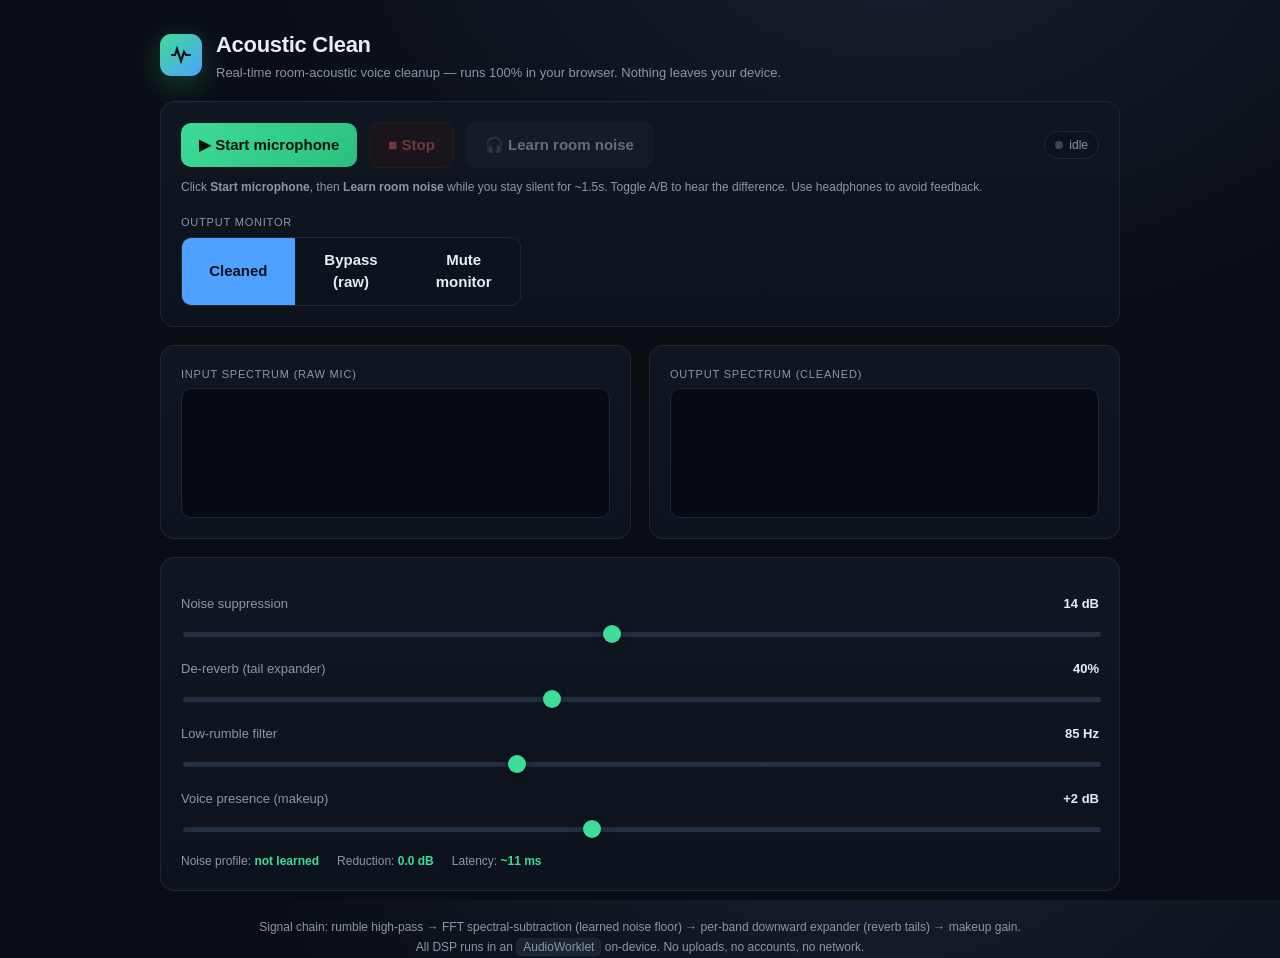
==== index.html @ f669481c "Add files via upload" ====
<!DOCTYPE html>
<html lang="en">
<head>
<meta charset="UTF-8">
<meta name="viewport" content="width=device-width, initial-scale=1.0">
<title>Acoustic Clean — Browser Room-Acoustic Voice Cleanup</title>
<style>
  :root{
    --bg:#0a0e14; --panel:#111722; --panel2:#0d131c; --line:#1e2836;
    --txt:#e6edf3; --dim:#8b97a7; --accent:#3ddc97; --accent2:#4ea1ff;
    --warn:#ff6b6b; --radius:14px;
  }
  *{box-sizing:border-box}
  html,body{margin:0;height:100%}
  body{
    background:radial-gradient(1200px 800px at 70% -10%, #16202e 0%, var(--bg) 55%);
    color:var(--txt); font:15px/1.5 -apple-system,BlinkMacSystemFont,"Segoe UI",Roboto,Helvetica,Arial,sans-serif;
    -webkit-font-smoothing:antialiased; padding:28px 20px 60px;
  }
  .wrap{max-width:960px;margin:0 auto}
  header{display:flex;align-items:center;gap:14px;margin-bottom:6px}
  .logo{width:42px;height:42px;border-radius:11px;background:linear-gradient(135deg,var(--accent),var(--accent2));
    display:grid;place-items:center;box-shadow:0 8px 30px rgba(61,220,151,.25)}
  .logo svg{width:24px;height:24px}
  h1{font-size:22px;margin:0;letter-spacing:-.3px}
  .sub{color:var(--dim);font-size:13px;margin:2px 0 0}
  .card{background:linear-gradient(180deg,var(--panel),var(--panel2));border:1px solid var(--line);
    border-radius:var(--radius);padding:20px;margin-top:18px}
  .row{display:flex;gap:12px;flex-wrap:wrap;align-items:center}
  button{font:inherit;color:var(--txt);background:#1a2432;border:1px solid var(--line);
    padding:11px 18px;border-radius:10px;cursor:pointer;transition:.15s;font-weight:600}
  button:hover{border-color:#2f3e52;transform:translateY(-1px)}
  button:disabled{opacity:.4;cursor:not-allowed;transform:none}
  button.primary{background:linear-gradient(135deg,var(--accent),#2bbf80);color:#04120b;border:none}
  button.danger{background:#2a1518;border-color:#4a2226;color:var(--warn)}
  button.on{outline:2px solid var(--accent);outline-offset:1px}
  .grid{display:grid;grid-template-columns:1fr 1fr;gap:18px}
  @media(max-width:720px){.grid{grid-template-columns:1fr}}
  label.ctl{display:block;margin:16px 0 0}
  label.ctl .lab{display:flex;justify-content:space-between;font-size:13px;color:var(--dim);margin-bottom:7px}
  label.ctl .lab b{color:var(--txt);font-variant-numeric:tabular-nums}
  input[type=range]{width:100%;-webkit-appearance:none;height:5px;border-radius:5px;
    background:#233042;outline:none}
  input[type=range]::-webkit-slider-thumb{-webkit-appearance:none;width:18px;height:18px;border-radius:50%;
    background:var(--accent);cursor:pointer;box-shadow:0 2px 8px rgba(0,0,0,.4)}
  .viz{width:100%;height:130px;background:#070b11;border:1px solid var(--line);border-radius:10px;display:block}
  .vlabel{font-size:11px;color:var(--dim);text-transform:uppercase;letter-spacing:.8px;margin:0 0 6px}
  .toggle{display:flex;background:#0d131c;border:1px solid var(--line);border-radius:10px;overflow:hidden}
  .toggle button{flex:1;border:none;border-radius:0;background:transparent;font-weight:600}
  .toggle button.active{background:var(--accent2);color:#04101f}
  .stat{font-size:12px;color:var(--dim);margin-top:14px;display:flex;gap:18px;flex-wrap:wrap}
  .stat b{color:var(--accent)}
  .pill{display:inline-flex;align-items:center;gap:6px;font-size:12px;color:var(--dim);
    background:#0d131c;border:1px solid var(--line);padding:4px 10px;border-radius:20px}
  .dot{width:8px;height:8px;border-radius:50%;background:#3a4657}
  .dot.live{background:var(--warn);animation:pulse 1.2s infinite}
  @keyframes pulse{0%,100%{opacity:1}50%{opacity:.3}}
  footer{color:var(--dim);font-size:12px;margin-top:26px;text-align:center;line-height:1.7}
  a{color:var(--accent2);text-decoration:none}
  .note{font-size:12px;color:var(--dim);margin-top:10px}
  .kbd{background:#1a2432;border:1px solid var(--line);border-radius:5px;padding:1px 6px;font-size:12px}
</style>
</head>
<body>
<div class="wrap">
  <header>
    <div class="logo">
      <svg viewBox="0 0 24 24" fill="none" stroke="#04120b" stroke-width="2.2" stroke-linecap="round">
        <path d="M3 12h3l2-6 4 12 3-9 2 3h4"/>
      </svg>
    </div>
    <div>
      <h1>Acoustic Clean</h1>
      <p class="sub">Real-time room-acoustic voice cleanup — runs 100% in your browser. Nothing leaves your device.</p>
    </div>
  </header>

  <div class="card">
    <div class="row" style="justify-content:space-between">
      <div class="row">
        <button id="startBtn" class="primary">▶ Start microphone</button>
        <button id="stopBtn" class="danger" disabled>■ Stop</button>
        <button id="learnBtn" disabled title="Stay quiet for a moment while it samples your room's noise floor">🎧 Learn room noise</button>
      </div>
      <span class="pill"><span id="liveDot" class="dot"></span><span id="liveTxt">idle</span></span>
    </div>
    <div class="note" id="hint">Click <b>Start microphone</b>, then <b>Learn room noise</b> while you stay silent for ~1.5s. Toggle A/B to hear the difference. Use headphones to avoid feedback.</div>

    <div style="margin-top:18px">
      <p class="vlabel">Output monitor</p>
      <div class="toggle" style="max-width:340px">
        <button id="btnClean" class="active">Cleaned</button>
        <button id="btnRaw">Bypass (raw)</button>
        <button id="btnMute">Mute monitor</button>
      </div>
    </div>
  </div>

  <div class="grid">
    <div class="card">
      <p class="vlabel">Input spectrum (raw mic)</p>
      <canvas id="vizIn" class="viz"></canvas>
    </div>
    <div class="card">
      <p class="vlabel">Output spectrum (cleaned)</p>
      <canvas id="vizOut" class="viz"></canvas>
    </div>
  </div>

  <div class="card">
    <label class="ctl">
      <span class="lab">Noise suppression <b><span id="vSuppress">14</span> dB</b></span>
      <input id="suppress" type="range" min="0" max="30" step="1" value="14">
    </label>
    <label class="ctl">
      <span class="lab">De-reverb (tail expander) <b><span id="vReverb">40</span>%</b></span>
      <input id="reverb" type="range" min="0" max="100" step="1" value="40">
    </label>
    <label class="ctl">
      <span class="lab">Low-rumble filter <b><span id="vHp">85</span> Hz</b></span>
      <input id="hp" type="range" min="20" max="200" step="5" value="85">
    </label>
    <label class="ctl">
      <span class="lab">Voice presence (makeup) <b><span id="vGain">+2</span> dB</b></span>
      <input id="gain" type="range" min="-6" max="12" step="1" value="2">
    </label>
    <div class="stat">
      <span>Noise profile: <b id="statProfile">not learned</b></span>
      <span>Reduction: <b id="statReduce">0.0 dB</b></span>
      <span>Latency: <b id="statLat">~11 ms</b></span>
    </div>
  </div>

  <footer>
    Signal chain: rumble high-pass → FFT spectral-subtraction (learned noise floor) → per-band downward expander (reverb tails) → makeup gain.<br>
    All DSP runs in an <span class="kbd">AudioWorklet</span> on-device. No uploads, no accounts, no network.
  </footer>
</div>

<script>
// ============ AudioWorklet DSP (STFT spectral subtraction + per-bin expander) ============
const workletCode = `
class SpectralClean extends AudioWorkletProcessor {
  static get parameterDescriptors(){ return []; }
  constructor(){
    super();
    this.N = 1024;                       // FFT size
    this.hop = this.N/4;                  // 75% overlap
    this.win = new Float32Array(this.N);
    for(let i=0;i<this.N;i++) this.win[i] = 0.5-0.5*Math.cos(2*Math.PI*i/this.N); // Hann
    this.inBuf = new Float32Array(this.N);
    this.inPos = 0;
    this.outBuf = new Float32Array(this.N*2);
    this.outPos = 0;
    this.re = new Float32Array(this.N);
    this.im = new Float32Array(this.N);
    this.noiseMag = new Float32Array(this.N/2+1); // learned noise floor
    this.prevGain = new Float32Array(this.N/2+1).fill(1);
    this.learned = false;
    this.learning = false;
    this.learnCount = 0;
    this.learnFrames = 0;
    // controls
    this.suppressDb = 14; this.reverbAmt = 0.4; this.makeup = 1.0; this.bypass = false;
    this.reduceAccum = 0; this.reduceFrames = 0;
    this.port.onmessage = (e)=>{
      const d = e.data;
      if(d.type==='ctl'){
        this.suppressDb = d.suppressDb; this.reverbAmt = d.reverbAmt;
        this.makeup = d.makeup; this.bypass = d.bypass;
      } else if(d.type==='learn'){
        this.learning = true; this.learnCount = 0; this.learnFrames = 0;
        this.noiseMag.fill(0);
      }
    };
    // bit-reversal + trig tables
    this._buildFFT();
  }
  _buildFFT(){
    const N=this.N; this.rev=new Uint32Array(N);
    for(let i=0;i<N;i++){ let x=i,r=0; for(let j=0;j<Math.log2(N);j++){ r=(r<<1)|(x&1); x>>=1;} this.rev[i]=r; }
    this.cos=new Float32Array(N/2); this.sin=new Float32Array(N/2);
    for(let i=0;i<N/2;i++){ this.cos[i]=Math.cos(-2*Math.PI*i/N); this.sin[i]=Math.sin(-2*Math.PI*i/N); }
  }
  _fft(re,im,inv){
    const N=this.N, rev=this.rev;
    for(let i=0;i<N;i++){ const j=rev[i]; if(j>i){ let t=re[i];re[i]=re[j];re[j]=t; t=im[i];im[i]=im[j];im[j]=t; } }
    for(let len=2;len<=N;len<<=1){
      const half=len>>1, step=N/len;
      for(let i=0;i<N;i+=len){
        for(let k=0,idx=0;k<half;k++,idx+=step){
          let c=this.cos[idx], s=this.sin[idx]; if(inv) s=-s;
          const a=i+k, b=i+k+half;
          const tr=re[b]*c-im[b]*s, ti=re[b]*s+im[b]*c;
          re[b]=re[a]-tr; im[b]=im[a]-ti; re[a]+=tr; im[a]+=ti;
        }
      }
    }
    if(inv){ for(let i=0;i<N;i++){ re[i]/=N; im[i]/=N; } }
  }
  _frame(){
    const N=this.N, H=N/2;
    for(let i=0;i<N;i++){ this.re[i]=this.inBuf[i]*this.win[i]; this.im[i]=0; }
    this._fft(this.re,this.im,false);
    const suppLin = Math.pow(10, this.suppressDb/20);
    let reduceSum=0, reduceN=0;
    if(this.learning){
      for(let k=0;k<=H;k++){ this.noiseMag[k]+=Math.hypot(this.re[k],this.im[k]); }
      this.learnCount++;
    } else if(this.learned){
      for(let k=0;k<=H;k++){
        const mag=Math.hypot(this.re[k],this.im[k]);
        const floor=this.noiseMag[k]*suppLin;
        // spectral subtraction gain (Wiener-ish)
        let g = mag>1e-9 ? Math.max(0, (mag-floor)/mag) : 0;
        // per-bin downward expander for reverb tails: pull down low-energy bins further
        const rel = mag/(floor+1e-9);
        if(rel<1.5){ g *= Math.max(0, 1 - this.reverbAmt*(1 - rel/1.5)); }
        // smoothing to reduce musical noise
        g = 0.6*g + 0.4*this.prevGain[k];
        this.prevGain[k]=g;
        if(mag>floor*0.5){ reduceSum += (1-g); reduceN++; }
        this.re[k]*=g; this.im[k]*=g;
        if(k>0&&k<H){ this.re[N-k]=this.re[k]; this.im[N-k]=-this.im[k]; }
      }
      this.re[H]*=this.prevGain[H]; this.im[H]*=this.prevGain[H];
    }
    if(reduceN>0){ this.reduceAccum += reduceSum/reduceN; this.reduceFrames++; }
    this._fft(this.re,this.im,true);
    for(let i=0;i<N;i++){ this.outBuf[(this.outPos+i)%(N*2)] += this.re[i]*this.win[i]*this.makeup; }
  }
  process(inputs,outputs){
    const inp=inputs[0], out=outputs[0];
    if(!inp||!inp[0]){ if(out&&out[0]) out[0].fill(0); return true; }
    const x=inp[0], y=out[0], n=x.length;
    if(this.bypass){ y.set(x); return true; }
    for(let s=0;s<n;s++){
      this.inBuf[this.inPos]=x[s]; this.inPos++;
      // emit
      y[s]=this.outBuf[this.readPos||0];
      this.outBuf[this.readPos||0]=0;
      this.readPos=((this.readPos||0)+1)%(this.N*2);
      if(this.inPos>=this.N){
        // shift by hop
        this._frame();
        this.outPos=(this.outPos+this.hop)%(this.N*2);
        this.inBuf.copyWithin(0,this.hop);
        this.inPos=this.N-this.hop;
      }
    }
    if(this.learning && this.learnCount>=40){
      const inv=1/this.learnCount;
      for(let k=0;k<this.noiseMag.length;k++) this.noiseMag[k]*=inv;
      this.learning=false; this.learned=true;
      this.port.postMessage({type:'learned'});
    }
    if(this.reduceFrames>=20){
      const avg=this.reduceAccum/this.reduceFrames;
      const db=-20*Math.log10(Math.max(1e-3,1-avg));
      this.port.postMessage({type:'reduce', db});
      this.reduceAccum=0; this.reduceFrames=0;
    }
    return true;
  }
}
registerProcessor('spectral-clean', SpectralClean);
`;

// ============ Main thread ============
let ctx, stream, node, srcNode, hpFilter, analyserIn, analyserOut, monitorGain;
let monitor='clean';
const $ = id=>document.getElementById(id);

async function start(){
  ctx = new (window.AudioContext||window.webkitAudioContext)({latencyHint:'interactive'});
  const blob = new Blob([workletCode],{type:'application/javascript'});
  await ctx.audioWorklet.addModule(URL.createObjectURL(blob));
  stream = await navigator.mediaDevices.getUserMedia({audio:{
    echoCancellation:false, noiseSuppression:false, autoGainControl:false
  }});
  srcNode = ctx.createMediaStreamSource(stream);
  hpFilter = ctx.createBiquadFilter(); hpFilter.type='highpass';
  hpFilter.frequency.value = +$('hp').value;
  node = new AudioWorkletNode(ctx,'spectral-clean',{numberOfInputs:1,numberOfOutputs:1});
  analyserIn = ctx.createAnalyser(); analyserIn.fftSize=2048;
  analyserOut = ctx.createAnalyser(); analyserOut.fftSize=2048;
  monitorGain = ctx.createGain(); monitorGain.gain.value=1;

  srcNode.connect(analyserIn);
  srcNode.connect(hpFilter);
  hpFilter.connect(node);
  node.connect(analyserOut);
  node.connect(monitorGain);
  monitorGain.connect(ctx.destination);

  node.port.onmessage = (e)=>{
    const d=e.data;
    if(d.type==='learned'){ $('statProfile').textContent='learned ✓'; $('hint').innerHTML='Noise profile captured. Now talk normally — toggle <b>Bypass</b> to A/B the difference.'; }
    if(d.type==='reduce'){ $('statReduce').textContent = d.db.toFixed(1)+' dB'; }
  };
  pushCtl();
  $('startBtn').disabled=true; $('stopBtn').disabled=false; $('learnBtn').disabled=false;
  $('liveDot').className='dot live'; $('liveTxt').textContent='live';
  const sr=ctx.sampleRate; $('statLat').textContent='~'+Math.round(1024/sr*1000)+' ms';
  draw();
}

function stop(){
  if(stream) stream.getTracks().forEach(t=>t.stop());
  if(ctx) ctx.close();
  ctx=null;
  $('startBtn').disabled=false; $('stopBtn').disabled=true; $('learnBtn').disabled=true;
  $('liveDot').className='dot'; $('liveTxt').textContent='idle';
  $('statProfile').textContent='not learned'; $('statReduce').textContent='0.0 dB';
}

function pushCtl(){
  if(!node) return;
  node.port.postMessage({type:'ctl',
    suppressDb:+$('suppress').value,
    reverbAmt:+$('reverb').value/100,
    makeup:Math.pow(10,(+$('gain').value)/20),
    bypass: monitor==='raw'
  });
  if(hpFilter) hpFilter.frequency.value=+$('hp').value;
}

function setMonitor(m){
  monitor=m;
  $('btnClean').classList.toggle('active',m==='clean');
  $('btnRaw').classList.toggle('active',m==='raw');
  $('btnMute').classList.toggle('active',m==='mute');
  if(monitorGain) monitorGain.gain.value = m==='mute'?0:1;
  pushCtl();
}

// visualizers
function draw(){
  if(!ctx) return;
  requestAnimationFrame(draw);
  spectrum($('vizIn'), analyserIn, '#4ea1ff');
  spectrum($('vizOut'), analyserOut, '#3ddc97');
}
function spectrum(cv, an, color){
  if(!an) return;
  const dpr=window.devicePixelRatio||1;
  const w=cv.clientWidth, h=cv.clientHeight;
  if(cv.width!==w*dpr){ cv.width=w*dpr; cv.height=h*dpr; }
  const g=cv.getContext('2d'); g.setTransform(dpr,0,0,dpr,0,0);
  g.clearRect(0,0,w,h);
  const N=an.frequencyBinCount, data=new Uint8Array(N);
  an.getByteFrequencyData(data);
  const bars=96, step=Math.floor(N*0.6/bars);
  g.fillStyle=color;
  for(let i=0;i<bars;i++){
    let v=0; for(let j=0;j<step;j++) v=Math.max(v,data[i*step+j]);
    const bh=(v/255)*(h-8);
    const x=i*(w/bars);
    g.globalAlpha=0.35+0.65*(v/255);
    g.fillRect(x+1,h-bh,(w/bars)-2,bh);
  }
  g.globalAlpha=1;
}

// wire up
$('startBtn').onclick=()=>start().catch(e=>{$('hint').innerHTML='<span style="color:#ff6b6b">Mic error: '+e.message+'</span>';});
$('stopBtn').onclick=stop;
$('learnBtn').onclick=()=>{ node.port.postMessage({type:'learn'}); $('statProfile').textContent='learning…'; $('hint').textContent='Stay quiet — sampling room noise…'; };
$('btnClean').onclick=()=>setMonitor('clean');
$('btnRaw').onclick=()=>setMonitor('raw');
$('btnMute').onclick=()=>setMonitor('mute');
['suppress','reverb','hp','gain'].forEach(id=>{
  $(id).oninput=()=>{
    $('v'+id.charAt(0).toUpperCase()+id.slice(1)).textContent =
      id==='reverb'?$(id).value : id==='hp'?$(id).value : id==='gain'?(($(id).value>0?'+':'')+$(id).value):$(id).value;
    pushCtl();
  };
});
</script>
</body>
</html>
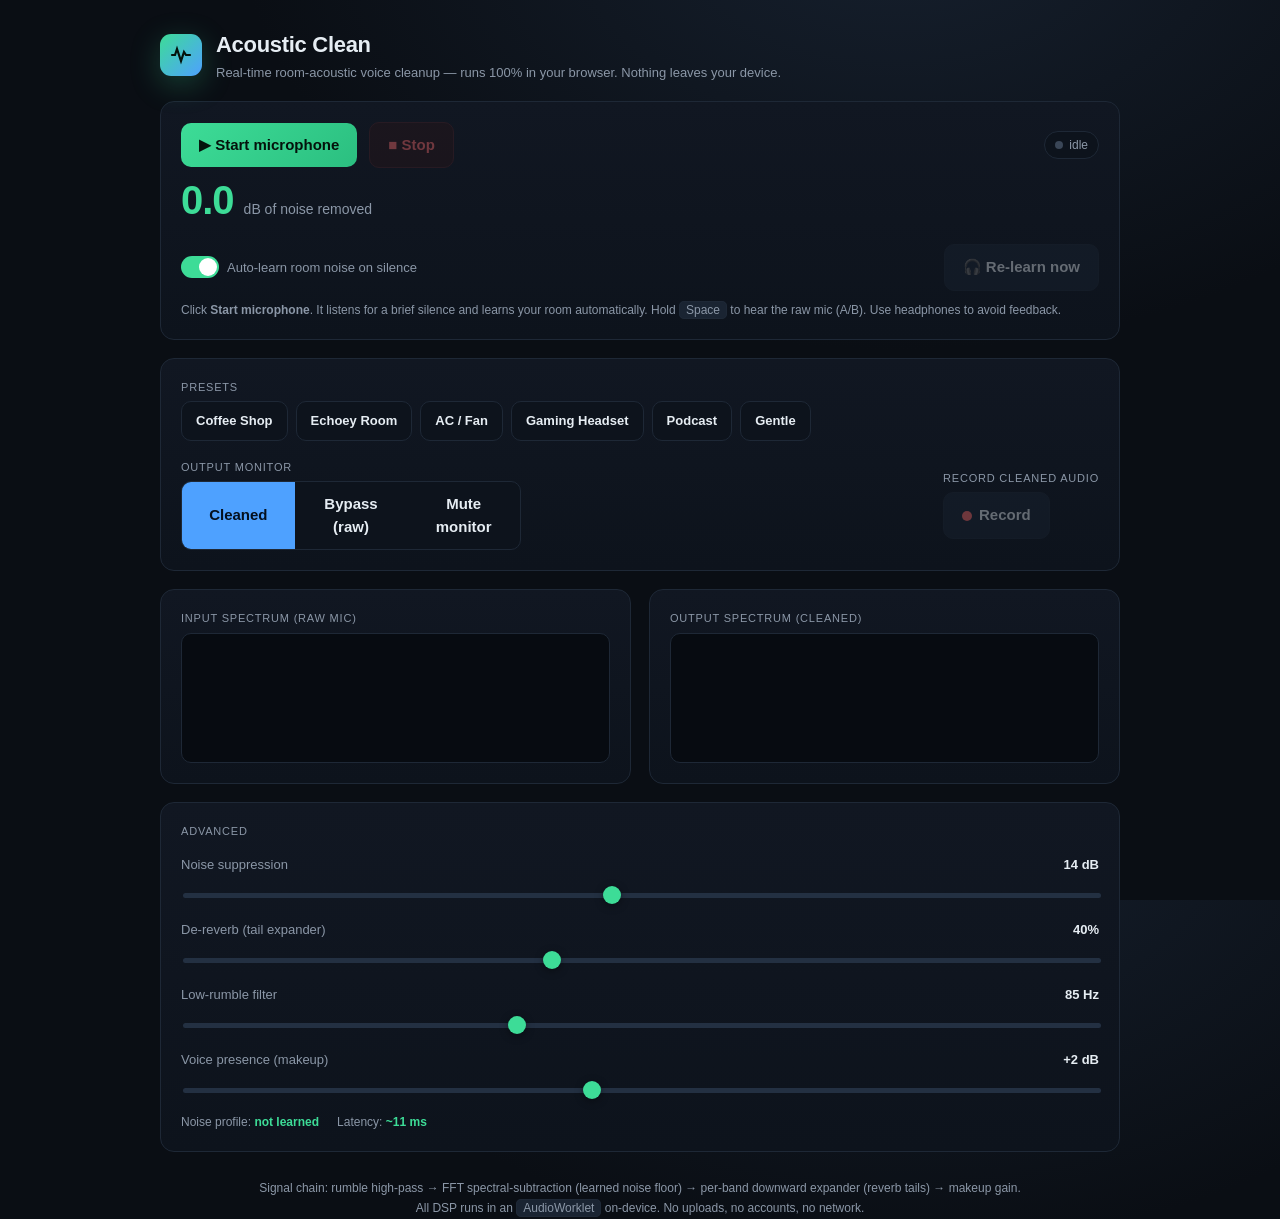
==== commit fdb68925: "Add files via upload" ====
--- a/index.html
+++ b/index.html
@@ -29,18 +29,16 @@
   .row{display:flex;gap:12px;flex-wrap:wrap;align-items:center}
   button{font:inherit;color:var(--txt);background:#1a2432;border:1px solid var(--line);
     padding:11px 18px;border-radius:10px;cursor:pointer;transition:.15s;font-weight:600}
-  button:hover{border-color:#2f3e52;transform:translateY(-1px)}
+  button:hover:not(:disabled){border-color:#2f3e52;transform:translateY(-1px)}
   button:disabled{opacity:.4;cursor:not-allowed;transform:none}
   button.primary{background:linear-gradient(135deg,var(--accent),#2bbf80);color:#04120b;border:none}
   button.danger{background:#2a1518;border-color:#4a2226;color:var(--warn)}
-  button.on{outline:2px solid var(--accent);outline-offset:1px}
   .grid{display:grid;grid-template-columns:1fr 1fr;gap:18px}
   @media(max-width:720px){.grid{grid-template-columns:1fr}}
   label.ctl{display:block;margin:16px 0 0}
   label.ctl .lab{display:flex;justify-content:space-between;font-size:13px;color:var(--dim);margin-bottom:7px}
   label.ctl .lab b{color:var(--txt);font-variant-numeric:tabular-nums}
-  input[type=range]{width:100%;-webkit-appearance:none;height:5px;border-radius:5px;
-    background:#233042;outline:none}
+  input[type=range]{width:100%;-webkit-appearance:none;height:5px;border-radius:5px;background:#233042;outline:none}
   input[type=range]::-webkit-slider-thumb{-webkit-appearance:none;width:18px;height:18px;border-radius:50%;
     background:var(--accent);cursor:pointer;box-shadow:0 2px 8px rgba(0,0,0,.4)}
   .viz{width:100%;height:130px;background:#070b11;border:1px solid var(--line);border-radius:10px;display:block}
@@ -59,6 +57,21 @@
   a{color:var(--accent2);text-decoration:none}
   .note{font-size:12px;color:var(--dim);margin-top:10px}
   .kbd{background:#1a2432;border:1px solid var(--line);border-radius:5px;padding:1px 6px;font-size:12px}
+  .presets{display:flex;gap:8px;flex-wrap:wrap;margin-top:4px}
+  .preset{padding:9px 14px;font-size:13px;background:#0d131c}
+  .preset.active{outline:2px solid var(--accent);outline-offset:1px;background:#132018}
+  .hero{display:flex;align-items:baseline;gap:10px;margin-top:2px}
+  .hero .big{font-size:40px;font-weight:800;color:var(--accent);font-variant-numeric:tabular-nums;letter-spacing:-1px}
+  .hero .unit{color:var(--dim);font-size:14px}
+  .switch{display:inline-flex;align-items:center;gap:8px;font-size:13px;color:var(--dim);cursor:pointer;user-select:none}
+  .switch input{display:none}
+  .track{width:38px;height:22px;border-radius:20px;background:#233042;position:relative;transition:.15s}
+  .track::after{content:"";position:absolute;top:2px;left:2px;width:18px;height:18px;border-radius:50%;background:#fff;transition:.15s}
+  .switch input:checked + .track{background:var(--accent)}
+  .switch input:checked + .track::after{transform:translateX(16px)}
+  .rec{display:inline-flex;align-items:center;gap:7px}
+  .rec .rd{width:10px;height:10px;border-radius:50%;background:var(--warn)}
+  .recording .rd{animation:pulse 1s infinite}
 </style>
 </head>
 <body>
@@ -80,18 +93,40 @@
       <div class="row">
         <button id="startBtn" class="primary">▶ Start microphone</button>
         <button id="stopBtn" class="danger" disabled>■ Stop</button>
-        <button id="learnBtn" disabled title="Stay quiet for a moment while it samples your room's noise floor">🎧 Learn room noise</button>
       </div>
       <span class="pill"><span id="liveDot" class="dot"></span><span id="liveTxt">idle</span></span>
     </div>
-    <div class="note" id="hint">Click <b>Start microphone</b>, then <b>Learn room noise</b> while you stay silent for ~1.5s. Toggle A/B to hear the difference. Use headphones to avoid feedback.</div>
-
-    <div style="margin-top:18px">
-      <p class="vlabel">Output monitor</p>
-      <div class="toggle" style="max-width:340px">
-        <button id="btnClean" class="active">Cleaned</button>
-        <button id="btnRaw">Bypass (raw)</button>
-        <button id="btnMute">Mute monitor</button>
+
+    <div class="hero">
+      <span class="big" id="heroDb">0.0</span><span class="unit">dB of noise removed</span>
+    </div>
+
+    <div class="row" style="justify-content:space-between;margin-top:14px">
+      <label class="switch"><input type="checkbox" id="autoLearn" checked><span class="track"></span>Auto-learn room noise on silence</label>
+      <button id="learnBtn" disabled title="Manually resample the room noise floor">🎧 Re-learn now</button>
+    </div>
+    <div class="note" id="hint">Click <b>Start microphone</b>. It listens for a brief silence and learns your room automatically. Hold <span class="kbd">Space</span> to hear the raw mic (A/B). Use headphones to avoid feedback.</div>
+  </div>
+
+  <div class="card">
+    <p class="vlabel">Presets</p>
+    <div class="presets" id="presets"></div>
+
+    <div style="margin-top:18px" class="row">
+      <div style="flex:1;min-width:240px">
+        <p class="vlabel">Output monitor</p>
+        <div class="toggle" style="max-width:340px">
+          <button id="btnClean" class="active">Cleaned</button>
+          <button id="btnRaw">Bypass (raw)</button>
+          <button id="btnMute">Mute monitor</button>
+        </div>
+      </div>
+      <div>
+        <p class="vlabel">Record cleaned audio</p>
+        <div class="row">
+          <button id="recBtn" class="rec" disabled><span class="rd"></span><span id="recTxt">Record</span></button>
+          <span class="pill" id="recTime" style="display:none">00:00</span>
+        </div>
       </div>
     </div>
   </div>
@@ -108,6 +143,7 @@
   </div>
 
   <div class="card">
+    <p class="vlabel" style="margin-bottom:14px">Advanced</p>
     <label class="ctl">
       <span class="lab">Noise suppression <b><span id="vSuppress">14</span> dB</b></span>
       <input id="suppress" type="range" min="0" max="30" step="1" value="14">
@@ -126,7 +162,6 @@
     </label>
     <div class="stat">
       <span>Noise profile: <b id="statProfile">not learned</b></span>
-      <span>Reduction: <b id="statReduce">0.0 dB</b></span>
       <span>Latency: <b id="statLat">~11 ms</b></span>
     </div>
   </div>
@@ -141,44 +176,30 @@
 // ============ AudioWorklet DSP (STFT spectral subtraction + per-bin expander) ============
 const workletCode = `
 class SpectralClean extends AudioWorkletProcessor {
-  static get parameterDescriptors(){ return []; }
   constructor(){
     super();
-    this.N = 1024;                       // FFT size
-    this.hop = this.N/4;                  // 75% overlap
+    this.N = 1024; this.hop = this.N/4;
     this.win = new Float32Array(this.N);
-    for(let i=0;i<this.N;i++) this.win[i] = 0.5-0.5*Math.cos(2*Math.PI*i/this.N); // Hann
-    this.inBuf = new Float32Array(this.N);
-    this.inPos = 0;
-    this.outBuf = new Float32Array(this.N*2);
-    this.outPos = 0;
-    this.re = new Float32Array(this.N);
-    this.im = new Float32Array(this.N);
-    this.noiseMag = new Float32Array(this.N/2+1); // learned noise floor
+    for(let i=0;i<this.N;i++) this.win[i] = 0.5-0.5*Math.cos(2*Math.PI*i/this.N);
+    this.inBuf = new Float32Array(this.N); this.inPos = 0;
+    this.outBuf = new Float32Array(this.N*2); this.outPos = 0; this.readPos = 0;
+    this.re = new Float32Array(this.N); this.im = new Float32Array(this.N);
+    this.noiseMag = new Float32Array(this.N/2+1);
     this.prevGain = new Float32Array(this.N/2+1).fill(1);
-    this.learned = false;
-    this.learning = false;
-    this.learnCount = 0;
-    this.learnFrames = 0;
-    // controls
-    this.suppressDb = 14; this.reverbAmt = 0.4; this.makeup = 1.0; this.bypass = false;
-    this.reduceAccum = 0; this.reduceFrames = 0;
-    this.port.onmessage = (e)=>{
-      const d = e.data;
-      if(d.type==='ctl'){
-        this.suppressDb = d.suppressDb; this.reverbAmt = d.reverbAmt;
-        this.makeup = d.makeup; this.bypass = d.bypass;
-      } else if(d.type==='learn'){
-        this.learning = true; this.learnCount = 0; this.learnFrames = 0;
-        this.noiseMag.fill(0);
-      }
+    this.learned=false; this.learning=false; this.learnCount=0;
+    this.suppressDb=14; this.reverbAmt=0.4; this.makeup=1.0; this.bypass=false;
+    this.reduceAccum=0; this.reduceFrames=0;
+    this.port.onmessage=(e)=>{
+      const d=e.data;
+      if(d.type==='ctl'){ this.suppressDb=d.suppressDb; this.reverbAmt=d.reverbAmt; this.makeup=d.makeup; this.bypass=d.bypass; }
+      else if(d.type==='learn'){ this.learning=true; this.learnCount=0; this.noiseMag.fill(0); }
     };
-    // bit-reversal + trig tables
     this._buildFFT();
   }
   _buildFFT(){
     const N=this.N; this.rev=new Uint32Array(N);
-    for(let i=0;i<N;i++){ let x=i,r=0; for(let j=0;j<Math.log2(N);j++){ r=(r<<1)|(x&1); x>>=1;} this.rev[i]=r; }
+    const bits=Math.log2(N);
+    for(let i=0;i<N;i++){ let x=i,r=0; for(let j=0;j<bits;j++){ r=(r<<1)|(x&1); x>>=1;} this.rev[i]=r; }
     this.cos=new Float32Array(N/2); this.sin=new Float32Array(N/2);
     for(let i=0;i<N/2;i++){ this.cos[i]=Math.cos(-2*Math.PI*i/N); this.sin[i]=Math.sin(-2*Math.PI*i/N); }
   }
@@ -190,7 +211,7 @@
       for(let i=0;i<N;i+=len){
         for(let k=0,idx=0;k<half;k++,idx+=step){
           let c=this.cos[idx], s=this.sin[idx]; if(inv) s=-s;
-          const a=i+k, b=i+k+half;
+          const a=i+k,b=i+k+half;
           const tr=re[b]*c-im[b]*s, ti=re[b]*s+im[b]*c;
           re[b]=re[a]-tr; im[b]=im[a]-ti; re[a]+=tr; im[a]+=ti;
         }
@@ -202,32 +223,27 @@
     const N=this.N, H=N/2;
     for(let i=0;i<N;i++){ this.re[i]=this.inBuf[i]*this.win[i]; this.im[i]=0; }
     this._fft(this.re,this.im,false);
-    const suppLin = Math.pow(10, this.suppressDb/20);
+    const suppLin=Math.pow(10,this.suppressDb/20);
     let reduceSum=0, reduceN=0;
     if(this.learning){
-      for(let k=0;k<=H;k++){ this.noiseMag[k]+=Math.hypot(this.re[k],this.im[k]); }
+      for(let k=0;k<=H;k++) this.noiseMag[k]+=Math.hypot(this.re[k],this.im[k]);
       this.learnCount++;
     } else if(this.learned){
       for(let k=0;k<=H;k++){
         const mag=Math.hypot(this.re[k],this.im[k]);
         const floor=this.noiseMag[k]*suppLin;
-        // spectral subtraction gain (Wiener-ish)
-        let g = mag>1e-9 ? Math.max(0, (mag-floor)/mag) : 0;
-        // per-bin downward expander for reverb tails: pull down low-energy bins further
-        const rel = mag/(floor+1e-9);
-        if(rel<1.5){ g *= Math.max(0, 1 - this.reverbAmt*(1 - rel/1.5)); }
-        // smoothing to reduce musical noise
-        g = 0.6*g + 0.4*this.prevGain[k];
-        this.prevGain[k]=g;
-        if(mag>floor*0.5){ reduceSum += (1-g); reduceN++; }
+        let g=mag>1e-9?Math.max(0,(mag-floor)/mag):0;
+        const rel=mag/(floor+1e-9);
+        if(rel<1.5) g*=Math.max(0,1-this.reverbAmt*(1-rel/1.5));
+        g=0.6*g+0.4*this.prevGain[k]; this.prevGain[k]=g;
+        if(mag>floor*0.5){ reduceSum+=(1-g); reduceN++; }
         this.re[k]*=g; this.im[k]*=g;
         if(k>0&&k<H){ this.re[N-k]=this.re[k]; this.im[N-k]=-this.im[k]; }
       }
-      this.re[H]*=this.prevGain[H]; this.im[H]*=this.prevGain[H];
     }
-    if(reduceN>0){ this.reduceAccum += reduceSum/reduceN; this.reduceFrames++; }
+    if(reduceN>0){ this.reduceAccum+=reduceSum/reduceN; this.reduceFrames++; }
     this._fft(this.re,this.im,true);
-    for(let i=0;i<N;i++){ this.outBuf[(this.outPos+i)%(N*2)] += this.re[i]*this.win[i]*this.makeup; }
+    for(let i=0;i<N;i++) this.outBuf[(this.outPos+i)%(N*2)] += this.re[i]*this.win[i]*this.makeup;
   }
   process(inputs,outputs){
     const inp=inputs[0], out=outputs[0];
@@ -235,13 +251,10 @@
     const x=inp[0], y=out[0], n=x.length;
     if(this.bypass){ y.set(x); return true; }
     for(let s=0;s<n;s++){
-      this.inBuf[this.inPos]=x[s]; this.inPos++;
-      // emit
-      y[s]=this.outBuf[this.readPos||0];
-      this.outBuf[this.readPos||0]=0;
-      this.readPos=((this.readPos||0)+1)%(this.N*2);
+      this.inBuf[this.inPos++]=x[s];
+      y[s]=this.outBuf[this.readPos]; this.outBuf[this.readPos]=0;
+      this.readPos=(this.readPos+1)%(this.N*2);
       if(this.inPos>=this.N){
-        // shift by hop
         this._frame();
         this.outPos=(this.outPos+this.hop)%(this.N*2);
         this.inBuf.copyWithin(0,this.hop);
@@ -266,116 +279,193 @@
 registerProcessor('spectral-clean', SpectralClean);
 `;
 
+// ============ Presets ============
+const PRESETS = {
+  'Coffee Shop':   {suppress:16, reverb:35, hp:90,  gain:3},
+  'Echoey Room':   {suppress:12, reverb:75, hp:100, gain:2},
+  'AC / Fan':      {suppress:22, reverb:25, hp:120, gain:2},
+  'Gaming Headset':{suppress:18, reverb:30, hp:85,  gain:4},
+  'Podcast':       {suppress:10, reverb:20, hp:75,  gain:2},
+  'Gentle':        {suppress:7,  reverb:15, hp:60,  gain:1},
+};
+
 // ============ Main thread ============
 let ctx, stream, node, srcNode, hpFilter, analyserIn, analyserOut, monitorGain;
-let monitor='clean';
+let recDest, mediaRec, recChunks=[], recTimer, recStart;
+let monitor='clean', heldRaw=false;
+let silenceMs=0, lastLearnT=0;
 const $ = id=>document.getElementById(id);
 
+const pc=$('presets');
+Object.keys(PRESETS).forEach(name=>{
+  const b=document.createElement('button');
+  b.className='preset'; b.textContent=name; b.dataset.name=name;
+  b.onclick=()=>applyPreset(name);
+  pc.appendChild(b);
+});
+function applyPreset(name){
+  const p=PRESETS[name];
+  $('suppress').value=p.suppress; $('reverb').value=p.reverb; $('hp').value=p.hp; $('gain').value=p.gain;
+  syncLabels(); pushCtl();
+  [...pc.children].forEach(c=>c.classList.toggle('active',c.dataset.name===name));
+}
+
 async function start(){
-  ctx = new (window.AudioContext||window.webkitAudioContext)({latencyHint:'interactive'});
-  const blob = new Blob([workletCode],{type:'application/javascript'});
+  ctx=new (window.AudioContext||window.webkitAudioContext)({latencyHint:'interactive'});
+  const blob=new Blob([workletCode],{type:'application/javascript'});
   await ctx.audioWorklet.addModule(URL.createObjectURL(blob));
-  stream = await navigator.mediaDevices.getUserMedia({audio:{
-    echoCancellation:false, noiseSuppression:false, autoGainControl:false
-  }});
-  srcNode = ctx.createMediaStreamSource(stream);
-  hpFilter = ctx.createBiquadFilter(); hpFilter.type='highpass';
-  hpFilter.frequency.value = +$('hp').value;
-  node = new AudioWorkletNode(ctx,'spectral-clean',{numberOfInputs:1,numberOfOutputs:1});
-  analyserIn = ctx.createAnalyser(); analyserIn.fftSize=2048;
-  analyserOut = ctx.createAnalyser(); analyserOut.fftSize=2048;
-  monitorGain = ctx.createGain(); monitorGain.gain.value=1;
+  stream=await navigator.mediaDevices.getUserMedia({audio:{echoCancellation:false,noiseSuppression:false,autoGainControl:false}});
+  srcNode=ctx.createMediaStreamSource(stream);
+  hpFilter=ctx.createBiquadFilter(); hpFilter.type='highpass'; hpFilter.frequency.value=+$('hp').value;
+  node=new AudioWorkletNode(ctx,'spectral-clean',{numberOfInputs:1,numberOfOutputs:1});
+  analyserIn=ctx.createAnalyser(); analyserIn.fftSize=2048;
+  analyserOut=ctx.createAnalyser(); analyserOut.fftSize=2048;
+  monitorGain=ctx.createGain(); monitorGain.gain.value=1;
+  recDest=ctx.createMediaStreamDestination();
 
   srcNode.connect(analyserIn);
   srcNode.connect(hpFilter);
   hpFilter.connect(node);
   node.connect(analyserOut);
   node.connect(monitorGain);
+  node.connect(recDest);        // recording always taps the CLEANED signal
   monitorGain.connect(ctx.destination);
 
-  node.port.onmessage = (e)=>{
+  node.port.onmessage=(e)=>{
     const d=e.data;
-    if(d.type==='learned'){ $('statProfile').textContent='learned ✓'; $('hint').innerHTML='Noise profile captured. Now talk normally — toggle <b>Bypass</b> to A/B the difference.'; }
-    if(d.type==='reduce'){ $('statReduce').textContent = d.db.toFixed(1)+' dB'; }
+    if(d.type==='learned'){ $('statProfile').textContent='learned ✓'; $('hint').innerHTML='Room learned. Talk normally — hold <span class="kbd">Space</span> to A/B against the raw mic.'; }
+    if(d.type==='reduce'){ $('heroDb').textContent=d.db.toFixed(1); }
   };
   pushCtl();
-  $('startBtn').disabled=true; $('stopBtn').disabled=false; $('learnBtn').disabled=false;
+  $('startBtn').disabled=true; $('stopBtn').disabled=false; $('learnBtn').disabled=false; $('recBtn').disabled=false;
   $('liveDot').className='dot live'; $('liveTxt').textContent='live';
-  const sr=ctx.sampleRate; $('statLat').textContent='~'+Math.round(1024/sr*1000)+' ms';
+  $('statLat').textContent='~'+Math.round(1024/ctx.sampleRate*1000)+' ms';
   draw();
 }
 
 function stop(){
+  if(mediaRec && mediaRec.state==='recording') stopRec();
   if(stream) stream.getTracks().forEach(t=>t.stop());
-  if(ctx) ctx.close();
-  ctx=null;
-  $('startBtn').disabled=false; $('stopBtn').disabled=true; $('learnBtn').disabled=true;
+  if(ctx) ctx.close(); ctx=null;
+  $('startBtn').disabled=false; $('stopBtn').disabled=true; $('learnBtn').disabled=true; $('recBtn').disabled=true;
   $('liveDot').className='dot'; $('liveTxt').textContent='idle';
-  $('statProfile').textContent='not learned'; $('statReduce').textContent='0.0 dB';
+  $('statProfile').textContent='not learned'; $('heroDb').textContent='0.0';
 }
 
 function pushCtl(){
   if(!node) return;
   node.port.postMessage({type:'ctl',
-    suppressDb:+$('suppress').value,
-    reverbAmt:+$('reverb').value/100,
+    suppressDb:+$('suppress').value, reverbAmt:+$('reverb').value/100,
     makeup:Math.pow(10,(+$('gain').value)/20),
-    bypass: monitor==='raw'
-  });
+    bypass: (monitor==='raw'||heldRaw)});
   if(hpFilter) hpFilter.frequency.value=+$('hp').value;
 }
+function doLearn(){ node.port.postMessage({type:'learn'}); $('statProfile').textContent='learning…'; }
 
 function setMonitor(m){
   monitor=m;
   $('btnClean').classList.toggle('active',m==='clean');
   $('btnRaw').classList.toggle('active',m==='raw');
   $('btnMute').classList.toggle('active',m==='mute');
-  if(monitorGain) monitorGain.gain.value = m==='mute'?0:1;
+  if(monitorGain) monitorGain.gain.value=m==='mute'?0:1;
   pushCtl();
 }
 
-// visualizers
+// ===== Recording -> WAV =====
+function startRec(){
+  recChunks=[];
+  mediaRec=new MediaRecorder(recDest.stream);
+  mediaRec.ondataavailable=e=>{ if(e.data.size) recChunks.push(e.data); };
+  mediaRec.onstop=encodeAndDownload;
+  mediaRec.start();
+  recStart=Date.now();
+  $('recBtn').classList.add('recording'); $('recTxt').textContent='Stop';
+  $('recTime').style.display='inline-flex';
+  recTimer=setInterval(()=>{
+    const s=Math.floor((Date.now()-recStart)/1000);
+    $('recTime').textContent=String(Math.floor(s/60)).padStart(2,'0')+':'+String(s%60).padStart(2,'0');
+  },500);
+}
+function stopRec(){ clearInterval(recTimer); if(mediaRec&&mediaRec.state==='recording') mediaRec.stop();
+  $('recBtn').classList.remove('recording'); $('recTxt').textContent='Record'; }
+
+async function encodeAndDownload(){
+  const blob=new Blob(recChunks,{type:recChunks[0]?.type||'audio/webm'});
+  const arr=await blob.arrayBuffer();
+  const tmp=new (window.AudioContext||window.webkitAudioContext)();
+  const audio=await tmp.decodeAudioData(arr);
+  const wav=encodeWAV(audio);
+  tmp.close();
+  const url=URL.createObjectURL(new Blob([wav],{type:'audio/wav'}));
+  const a=document.createElement('a');
+  a.href=url; a.download='acoustic-clean-'+Date.now()+'.wav'; a.click();
+  setTimeout(()=>URL.revokeObjectURL(url),1000);
+}
+function encodeWAV(buf){
+  const numCh=buf.numberOfChannels, sr=buf.sampleRate, len=buf.length;
+  const data=new Float32Array(len*numCh);
+  for(let c=0;c<numCh;c++){ const ch=buf.getChannelData(c); for(let i=0;i<len;i++) data[i*numCh+c]=ch[i]; }
+  const ab=new ArrayBuffer(44+data.length*2), v=new DataView(ab);
+  const wr=(o,s)=>{ for(let i=0;i<s.length;i++) v.setUint8(o+i,s.charCodeAt(i)); };
+  wr(0,'RIFF'); v.setUint32(4,36+data.length*2,true); wr(8,'WAVE'); wr(12,'fmt ');
+  v.setUint32(16,16,true); v.setUint16(20,1,true); v.setUint16(22,numCh,true);
+  v.setUint32(24,sr,true); v.setUint32(28,sr*numCh*2,true); v.setUint16(32,numCh*2,true);
+  v.setUint16(34,16,true); wr(36,'data'); v.setUint32(40,data.length*2,true);
+  let o=44; for(let i=0;i<data.length;i++){ let s=Math.max(-1,Math.min(1,data[i])); v.setInt16(o,s<0?s*0x8000:s*0x7FFF,true); o+=2; }
+  return ab;
+}
+
+// ===== visualizers + auto-learn silence detection =====
 function draw(){
   if(!ctx) return;
   requestAnimationFrame(draw);
-  spectrum($('vizIn'), analyserIn, '#4ea1ff');
-  spectrum($('vizOut'), analyserOut, '#3ddc97');
-}
-function spectrum(cv, an, color){
-  if(!an) return;
-  const dpr=window.devicePixelRatio||1;
-  const w=cv.clientWidth, h=cv.clientHeight;
+  const rms=spectrum($('vizIn'),analyserIn,'#4ea1ff',true);
+  spectrum($('vizOut'),analyserOut,'#3ddc97',false);
+  if($('autoLearn').checked && node){
+    if(rms<0.012){ silenceMs+=16; } else { silenceMs=0; }
+    const now=performance.now();
+    if(silenceMs>1200 && now-lastLearnT>8000){ doLearn(); lastLearnT=now; silenceMs=0; }
+  }
+}
+function spectrum(cv,an,color,returnRms){
+  if(!an) return 0;
+  const dpr=window.devicePixelRatio||1, w=cv.clientWidth, h=cv.clientHeight;
   if(cv.width!==w*dpr){ cv.width=w*dpr; cv.height=h*dpr; }
-  const g=cv.getContext('2d'); g.setTransform(dpr,0,0,dpr,0,0);
-  g.clearRect(0,0,w,h);
-  const N=an.frequencyBinCount, data=new Uint8Array(N);
-  an.getByteFrequencyData(data);
-  const bars=96, step=Math.floor(N*0.6/bars);
-  g.fillStyle=color;
+  const g=cv.getContext('2d'); g.setTransform(dpr,0,0,dpr,0,0); g.clearRect(0,0,w,h);
+  const N=an.frequencyBinCount, data=new Uint8Array(N); an.getByteFrequencyData(data);
+  const bars=96, step=Math.floor(N*0.6/bars); g.fillStyle=color;
   for(let i=0;i<bars;i++){
-    let v=0; for(let j=0;j<step;j++) v=Math.max(v,data[i*step+j]);
-    const bh=(v/255)*(h-8);
-    const x=i*(w/bars);
-    g.globalAlpha=0.35+0.65*(v/255);
-    g.fillRect(x+1,h-bh,(w/bars)-2,bh);
+    let vv=0; for(let j=0;j<step;j++) vv=Math.max(vv,data[i*step+j]);
+    const bh=(vv/255)*(h-8), x=i*(w/bars);
+    g.globalAlpha=0.35+0.65*(vv/255); g.fillRect(x+1,h-bh,(w/bars)-2,bh);
   }
   g.globalAlpha=1;
-}
-
-// wire up
+  if(returnRms){ const td=new Uint8Array(an.fftSize); an.getByteTimeDomainData(td);
+    let s=0; for(let i=0;i<td.length;i++){ const x=(td[i]-128)/128; s+=x*x; } return Math.sqrt(s/td.length); }
+  return 0;
+}
+
+// ===== labels + wiring =====
+function syncLabels(){
+  $('vSuppress').textContent=$('suppress').value;
+  $('vReverb').textContent=$('reverb').value;
+  $('vHp').textContent=$('hp').value;
+  $('vGain').textContent=($('gain').value>0?'+':'')+$('gain').value;
+}
 $('startBtn').onclick=()=>start().catch(e=>{$('hint').innerHTML='<span style="color:#ff6b6b">Mic error: '+e.message+'</span>';});
 $('stopBtn').onclick=stop;
-$('learnBtn').onclick=()=>{ node.port.postMessage({type:'learn'}); $('statProfile').textContent='learning…'; $('hint').textContent='Stay quiet — sampling room noise…'; };
+$('learnBtn').onclick=()=>{ doLearn(); lastLearnT=performance.now(); };
 $('btnClean').onclick=()=>setMonitor('clean');
 $('btnRaw').onclick=()=>setMonitor('raw');
 $('btnMute').onclick=()=>setMonitor('mute');
+$('recBtn').onclick=()=>{ if(mediaRec&&mediaRec.state==='recording') stopRec(); else startRec(); };
 ['suppress','reverb','hp','gain'].forEach(id=>{
-  $(id).oninput=()=>{
-    $('v'+id.charAt(0).toUpperCase()+id.slice(1)).textContent =
-      id==='reverb'?$(id).value : id==='hp'?$(id).value : id==='gain'?(($(id).value>0?'+':'')+$(id).value):$(id).value;
-    pushCtl();
-  };
+  $(id).oninput=()=>{ syncLabels(); pushCtl(); [...pc.children].forEach(c=>c.classList.remove('active')); };
 });
+// hold-Space to A/B raw
+addEventListener('keydown',e=>{ if(e.code==='Space'&&!heldRaw&&node&&e.target.tagName!=='INPUT'){ e.preventDefault(); heldRaw=true; pushCtl(); $('liveTxt').textContent='RAW'; }});
+addEventListener('keyup',e=>{ if(e.code==='Space'&&heldRaw){ heldRaw=false; pushCtl(); $('liveTxt').textContent='live'; }});
+syncLabels();
 </script>
 </body>
 </html>
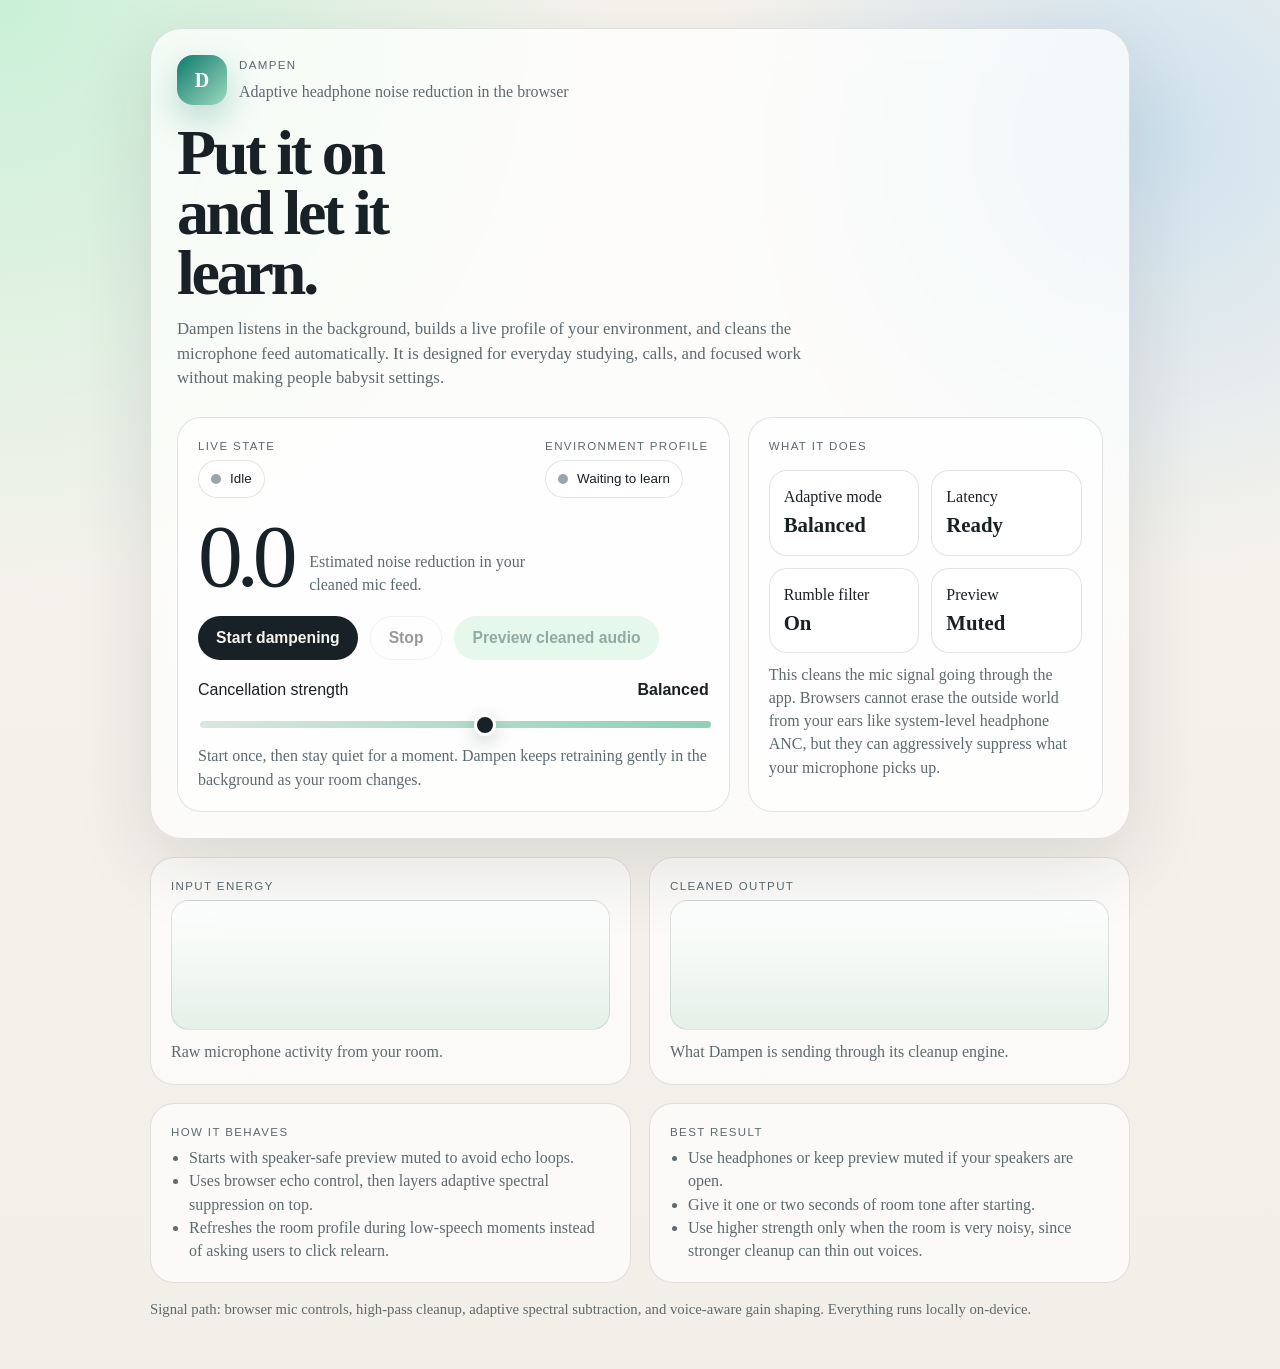
==== commit 720c3b8d: "Add files via upload" ====
--- a/index.html
+++ b/index.html
@@ -3,469 +3,717 @@
 <head>
 <meta charset="UTF-8">
 <meta name="viewport" content="width=device-width, initial-scale=1.0">
-<title>Acoustic Clean — Browser Room-Acoustic Voice Cleanup</title>
+<title>Dampen — Adaptive Headphone Noise Reduction</title>
 <style>
   :root{
-    --bg:#0a0e14; --panel:#111722; --panel2:#0d131c; --line:#1e2836;
-    --txt:#e6edf3; --dim:#8b97a7; --accent:#3ddc97; --accent2:#4ea1ff;
-    --warn:#ff6b6b; --radius:14px;
+    --bg:#f2efe8;
+    --ink:#172126;
+    --muted:#5d6a6f;
+    --panel:rgba(255,255,255,0.72);
+    --line:rgba(23,33,38,0.12);
+    --accent:#0f7b6c;
+    --accent-2:#c7f0d6;
+    --danger:#c45151;
+    --shadow:0 24px 80px rgba(23,33,38,0.12);
+    --radius:24px;
   }
   *{box-sizing:border-box}
-  html,body{margin:0;height:100%}
+  html,body{margin:0;min-height:100%}
   body{
-    background:radial-gradient(1200px 800px at 70% -10%, #16202e 0%, var(--bg) 55%);
-    color:var(--txt); font:15px/1.5 -apple-system,BlinkMacSystemFont,"Segoe UI",Roboto,Helvetica,Arial,sans-serif;
-    -webkit-font-smoothing:antialiased; padding:28px 20px 60px;
-  }
-  .wrap{max-width:960px;margin:0 auto}
-  header{display:flex;align-items:center;gap:14px;margin-bottom:6px}
-  .logo{width:42px;height:42px;border-radius:11px;background:linear-gradient(135deg,var(--accent),var(--accent2));
-    display:grid;place-items:center;box-shadow:0 8px 30px rgba(61,220,151,.25)}
-  .logo svg{width:24px;height:24px}
-  h1{font-size:22px;margin:0;letter-spacing:-.3px}
-  .sub{color:var(--dim);font-size:13px;margin:2px 0 0}
-  .card{background:linear-gradient(180deg,var(--panel),var(--panel2));border:1px solid var(--line);
-    border-radius:var(--radius);padding:20px;margin-top:18px}
-  .row{display:flex;gap:12px;flex-wrap:wrap;align-items:center}
-  button{font:inherit;color:var(--txt);background:#1a2432;border:1px solid var(--line);
-    padding:11px 18px;border-radius:10px;cursor:pointer;transition:.15s;font-weight:600}
-  button:hover:not(:disabled){border-color:#2f3e52;transform:translateY(-1px)}
-  button:disabled{opacity:.4;cursor:not-allowed;transform:none}
-  button.primary{background:linear-gradient(135deg,var(--accent),#2bbf80);color:#04120b;border:none}
-  button.danger{background:#2a1518;border-color:#4a2226;color:var(--warn)}
-  .grid{display:grid;grid-template-columns:1fr 1fr;gap:18px}
-  @media(max-width:720px){.grid{grid-template-columns:1fr}}
-  label.ctl{display:block;margin:16px 0 0}
-  label.ctl .lab{display:flex;justify-content:space-between;font-size:13px;color:var(--dim);margin-bottom:7px}
-  label.ctl .lab b{color:var(--txt);font-variant-numeric:tabular-nums}
-  input[type=range]{width:100%;-webkit-appearance:none;height:5px;border-radius:5px;background:#233042;outline:none}
-  input[type=range]::-webkit-slider-thumb{-webkit-appearance:none;width:18px;height:18px;border-radius:50%;
-    background:var(--accent);cursor:pointer;box-shadow:0 2px 8px rgba(0,0,0,.4)}
-  .viz{width:100%;height:130px;background:#070b11;border:1px solid var(--line);border-radius:10px;display:block}
-  .vlabel{font-size:11px;color:var(--dim);text-transform:uppercase;letter-spacing:.8px;margin:0 0 6px}
-  .toggle{display:flex;background:#0d131c;border:1px solid var(--line);border-radius:10px;overflow:hidden}
-  .toggle button{flex:1;border:none;border-radius:0;background:transparent;font-weight:600}
-  .toggle button.active{background:var(--accent2);color:#04101f}
-  .stat{font-size:12px;color:var(--dim);margin-top:14px;display:flex;gap:18px;flex-wrap:wrap}
-  .stat b{color:var(--accent)}
-  .pill{display:inline-flex;align-items:center;gap:6px;font-size:12px;color:var(--dim);
-    background:#0d131c;border:1px solid var(--line);padding:4px 10px;border-radius:20px}
-  .dot{width:8px;height:8px;border-radius:50%;background:#3a4657}
-  .dot.live{background:var(--warn);animation:pulse 1.2s infinite}
-  @keyframes pulse{0%,100%{opacity:1}50%{opacity:.3}}
-  footer{color:var(--dim);font-size:12px;margin-top:26px;text-align:center;line-height:1.7}
-  a{color:var(--accent2);text-decoration:none}
-  .note{font-size:12px;color:var(--dim);margin-top:10px}
-  .kbd{background:#1a2432;border:1px solid var(--line);border-radius:5px;padding:1px 6px;font-size:12px}
-  .presets{display:flex;gap:8px;flex-wrap:wrap;margin-top:4px}
-  .preset{padding:9px 14px;font-size:13px;background:#0d131c}
-  .preset.active{outline:2px solid var(--accent);outline-offset:1px;background:#132018}
-  .hero{display:flex;align-items:baseline;gap:10px;margin-top:2px}
-  .hero .big{font-size:40px;font-weight:800;color:var(--accent);font-variant-numeric:tabular-nums;letter-spacing:-1px}
-  .hero .unit{color:var(--dim);font-size:14px}
-  .switch{display:inline-flex;align-items:center;gap:8px;font-size:13px;color:var(--dim);cursor:pointer;user-select:none}
-  .switch input{display:none}
-  .track{width:38px;height:22px;border-radius:20px;background:#233042;position:relative;transition:.15s}
-  .track::after{content:"";position:absolute;top:2px;left:2px;width:18px;height:18px;border-radius:50%;background:#fff;transition:.15s}
-  .switch input:checked + .track{background:var(--accent)}
-  .switch input:checked + .track::after{transform:translateX(16px)}
-  .rec{display:inline-flex;align-items:center;gap:7px}
-  .rec .rd{width:10px;height:10px;border-radius:50%;background:var(--warn)}
-  .recording .rd{animation:pulse 1s infinite}
+    font:16px/1.45 Georgia, "Times New Roman", serif;
+    color:var(--ink);
+    background:
+      radial-gradient(circle at top left, rgba(199,240,214,0.95), transparent 32%),
+      radial-gradient(circle at 90% 10%, rgba(203,224,239,0.9), transparent 26%),
+      linear-gradient(180deg, #f7f4ee 0%, var(--bg) 100%);
+    padding:28px 18px 48px;
+  }
+  .shell{max-width:980px;margin:0 auto}
+  .hero{
+    padding:26px;
+    border:1px solid var(--line);
+    border-radius:32px;
+    background:var(--panel);
+    box-shadow:var(--shadow);
+    backdrop-filter:blur(18px);
+  }
+  .brand{
+    display:inline-flex;
+    align-items:center;
+    gap:12px;
+    margin-bottom:18px;
+  }
+  .mark{
+    width:50px;
+    height:50px;
+    border-radius:16px;
+    background:linear-gradient(135deg, var(--accent), #9dd8bf);
+    display:grid;
+    place-items:center;
+    color:white;
+    box-shadow:0 14px 35px rgba(15,123,108,0.28);
+    font:700 20px/1 Georgia, serif;
+  }
+  h1{
+    margin:0;
+    font-size:clamp(2.4rem, 5vw, 4.7rem);
+    line-height:0.94;
+    letter-spacing:-0.05em;
+    max-width:8ch;
+  }
+  .lede{
+    max-width:42rem;
+    margin:14px 0 0;
+    color:var(--muted);
+    font-size:1.05rem;
+  }
+  .hero-grid{
+    display:grid;
+    grid-template-columns:1.4fr 0.9fr;
+    gap:18px;
+    margin-top:26px;
+  }
+  .panel{
+    border:1px solid var(--line);
+    border-radius:var(--radius);
+    background:rgba(255,255,255,0.68);
+    padding:20px;
+  }
+  .status-row{
+    display:flex;
+    align-items:center;
+    justify-content:space-between;
+    gap:14px;
+    flex-wrap:wrap;
+  }
+  .eyebrow{
+    margin:0 0 6px;
+    color:var(--muted);
+    text-transform:uppercase;
+    letter-spacing:0.12em;
+    font-size:0.72rem;
+    font-family:"Trebuchet MS", sans-serif;
+  }
+  .state{
+    display:inline-flex;
+    align-items:center;
+    gap:9px;
+    border-radius:999px;
+    padding:8px 12px;
+    border:1px solid var(--line);
+    background:rgba(255,255,255,0.84);
+    font-family:"Trebuchet MS", sans-serif;
+    font-size:0.84rem;
+  }
+  .dot{
+    width:10px;
+    height:10px;
+    border-radius:50%;
+    background:#98a6ab;
+  }
+  .dot.live{background:var(--accent); animation:pulse 1.2s infinite}
+  .dot.warn{background:var(--danger)}
+  @keyframes pulse{50%{opacity:.35}}
+  .meter{
+    display:flex;
+    align-items:flex-end;
+    gap:18px;
+    margin-top:18px;
+  }
+  .db{
+    font-size:clamp(3rem, 8vw, 5.6rem);
+    line-height:0.9;
+    letter-spacing:-0.07em;
+  }
+  .db-note{
+    max-width:16rem;
+    color:var(--muted);
+  }
+  .buttons{
+    display:flex;
+    gap:12px;
+    flex-wrap:wrap;
+    margin-top:20px;
+  }
+  button{
+    appearance:none;
+    border:none;
+    border-radius:999px;
+    padding:13px 18px;
+    font:600 0.98rem/1 "Trebuchet MS", sans-serif;
+    cursor:pointer;
+    transition:transform .15s ease, opacity .15s ease, background .15s ease;
+  }
+  button:hover:not(:disabled){transform:translateY(-1px)}
+  button:disabled{opacity:.45;cursor:not-allowed;transform:none}
+  .primary{background:var(--ink);color:#f7f4ee}
+  .secondary{background:transparent;color:var(--ink);border:1px solid var(--line)}
+  .soft{background:var(--accent-2);color:#0a433a}
+  .section{
+    margin-top:18px;
+    display:grid;
+    grid-template-columns:1fr 1fr;
+    gap:18px;
+  }
+  .slider-wrap{margin-top:18px}
+  .slider-row{
+    display:flex;
+    justify-content:space-between;
+    align-items:center;
+    gap:12px;
+    margin-bottom:10px;
+    font-family:"Trebuchet MS", sans-serif;
+  }
+  input[type=range]{
+    width:100%;
+    -webkit-appearance:none;
+    appearance:none;
+    height:7px;
+    border-radius:999px;
+    background:linear-gradient(90deg, #d9e7df, #8fd0b4);
+    outline:none;
+  }
+  input[type=range]::-webkit-slider-thumb{
+    -webkit-appearance:none;
+    width:22px;
+    height:22px;
+    border-radius:50%;
+    background:var(--ink);
+    border:3px solid #fff;
+    box-shadow:0 6px 18px rgba(23,33,38,0.2);
+  }
+  .mini{
+    color:var(--muted);
+    margin:10px 0 0;
+  }
+  .stat-list{
+    display:grid;
+    grid-template-columns:repeat(2,minmax(0,1fr));
+    gap:12px;
+    margin-top:16px;
+  }
+  .stat{
+    padding:14px;
+    border-radius:18px;
+    background:rgba(255,255,255,0.74);
+    border:1px solid var(--line);
+  }
+  .stat b{
+    display:block;
+    font-size:1.3rem;
+    margin-top:2px;
+  }
+  .canvas{
+    width:100%;
+    height:130px;
+    display:block;
+    border-radius:18px;
+    border:1px solid var(--line);
+    background:linear-gradient(180deg, rgba(255,255,255,0.92), rgba(221,236,227,0.72));
+  }
+  .tips{
+    margin:0;
+    padding-left:18px;
+    color:var(--muted);
+  }
+  footer{
+    margin-top:16px;
+    color:var(--muted);
+    font-size:0.92rem;
+  }
+  @media (max-width:820px){
+    .hero-grid,.section{grid-template-columns:1fr}
+    .db-note{max-width:none}
+  }
 </style>
 </head>
 <body>
-<div class="wrap">
-  <header>
-    <div class="logo">
-      <svg viewBox="0 0 24 24" fill="none" stroke="#04120b" stroke-width="2.2" stroke-linecap="round">
-        <path d="M3 12h3l2-6 4 12 3-9 2 3h4"/>
-      </svg>
+<div class="shell">
+  <section class="hero">
+    <div class="brand">
+      <div class="mark">D</div>
+      <div>
+        <p class="eyebrow">Dampen</p>
+        <p style="margin:0;color:var(--muted)">Adaptive headphone noise reduction in the browser</p>
+      </div>
     </div>
-    <div>
-      <h1>Acoustic Clean</h1>
-      <p class="sub">Real-time room-acoustic voice cleanup — runs 100% in your browser. Nothing leaves your device.</p>
-    </div>
-  </header>
-
-  <div class="card">
-    <div class="row" style="justify-content:space-between">
-      <div class="row">
-        <button id="startBtn" class="primary">▶ Start microphone</button>
-        <button id="stopBtn" class="danger" disabled>■ Stop</button>
-      </div>
-      <span class="pill"><span id="liveDot" class="dot"></span><span id="liveTxt">idle</span></span>
-    </div>
-
-    <div class="hero">
-      <span class="big" id="heroDb">0.0</span><span class="unit">dB of noise removed</span>
-    </div>
-
-    <div class="row" style="justify-content:space-between;margin-top:14px">
-      <label class="switch"><input type="checkbox" id="autoLearn" checked><span class="track"></span>Auto-learn room noise on silence</label>
-      <button id="learnBtn" disabled title="Manually resample the room noise floor">🎧 Re-learn now</button>
-    </div>
-    <div class="note" id="hint">Click <b>Start microphone</b>. It listens for a brief silence and learns your room automatically. Hold <span class="kbd">Space</span> to hear the raw mic (A/B). Use headphones to avoid feedback.</div>
-  </div>
-
-  <div class="card">
-    <p class="vlabel">Presets</p>
-    <div class="presets" id="presets"></div>
-
-    <div style="margin-top:18px" class="row">
-      <div style="flex:1;min-width:240px">
-        <p class="vlabel">Output monitor</p>
-        <div class="toggle" style="max-width:340px">
-          <button id="btnClean" class="active">Cleaned</button>
-          <button id="btnRaw">Bypass (raw)</button>
-          <button id="btnMute">Mute monitor</button>
+
+    <h1>Put it on and let it learn.</h1>
+    <p class="lede">Dampen listens in the background, builds a live profile of your environment, and cleans the microphone feed automatically. It is designed for everyday studying, calls, and focused work without making people babysit settings.</p>
+
+    <div class="hero-grid">
+      <div class="panel">
+        <div class="status-row">
+          <div>
+            <p class="eyebrow">Live state</p>
+            <div class="state"><span id="liveDot" class="dot"></span><span id="liveText">Idle</span></div>
+          </div>
+          <div>
+            <p class="eyebrow">Environment profile</p>
+            <div class="state"><span id="learnDot" class="dot"></span><span id="learnText">Waiting to learn</span></div>
+          </div>
+        </div>
+
+        <div class="meter">
+          <div class="db" id="heroDb">0.0</div>
+          <div class="db-note">Estimated noise reduction in your cleaned mic feed.</div>
+        </div>
+
+        <div class="buttons">
+          <button id="startBtn" class="primary">Start dampening</button>
+          <button id="stopBtn" class="secondary" disabled>Stop</button>
+          <button id="monitorBtn" class="soft" disabled>Preview cleaned audio</button>
+        </div>
+
+        <div class="slider-wrap">
+          <div class="slider-row">
+            <span>Cancellation strength</span>
+            <strong id="strengthLabel">Balanced</strong>
+          </div>
+          <input id="strength" type="range" min="0" max="100" step="1" value="56">
+          <p class="mini" id="hint">Start once, then stay quiet for a moment. Dampen keeps retraining gently in the background as your room changes.</p>
         </div>
       </div>
-      <div>
-        <p class="vlabel">Record cleaned audio</p>
-        <div class="row">
-          <button id="recBtn" class="rec" disabled><span class="rd"></span><span id="recTxt">Record</span></button>
-          <span class="pill" id="recTime" style="display:none">00:00</span>
+
+      <div class="panel">
+        <p class="eyebrow">What it does</p>
+        <div class="stat-list">
+          <div class="stat">Adaptive mode<b id="modeText">Balanced</b></div>
+          <div class="stat">Latency<b id="latencyText">Ready</b></div>
+          <div class="stat">Rumble filter<b id="filterText">On</b></div>
+          <div class="stat">Preview<b id="previewText">Muted</b></div>
         </div>
+        <p class="mini">This cleans the mic signal going through the app. Browsers cannot erase the outside world from your ears like system-level headphone ANC, but they can aggressively suppress what your microphone picks up.</p>
       </div>
     </div>
-  </div>
-
-  <div class="grid">
-    <div class="card">
-      <p class="vlabel">Input spectrum (raw mic)</p>
-      <canvas id="vizIn" class="viz"></canvas>
+  </section>
+
+  <section class="section">
+    <div class="panel">
+      <p class="eyebrow">Input energy</p>
+      <canvas id="vizIn" class="canvas"></canvas>
+      <p class="mini">Raw microphone activity from your room.</p>
     </div>
-    <div class="card">
-      <p class="vlabel">Output spectrum (cleaned)</p>
-      <canvas id="vizOut" class="viz"></canvas>
+    <div class="panel">
+      <p class="eyebrow">Cleaned output</p>
+      <canvas id="vizOut" class="canvas"></canvas>
+      <p class="mini">What Dampen is sending through its cleanup engine.</p>
     </div>
-  </div>
-
-  <div class="card">
-    <p class="vlabel" style="margin-bottom:14px">Advanced</p>
-    <label class="ctl">
-      <span class="lab">Noise suppression <b><span id="vSuppress">14</span> dB</b></span>
-      <input id="suppress" type="range" min="0" max="30" step="1" value="14">
-    </label>
-    <label class="ctl">
-      <span class="lab">De-reverb (tail expander) <b><span id="vReverb">40</span>%</b></span>
-      <input id="reverb" type="range" min="0" max="100" step="1" value="40">
-    </label>
-    <label class="ctl">
-      <span class="lab">Low-rumble filter <b><span id="vHp">85</span> Hz</b></span>
-      <input id="hp" type="range" min="20" max="200" step="5" value="85">
-    </label>
-    <label class="ctl">
-      <span class="lab">Voice presence (makeup) <b><span id="vGain">+2</span> dB</b></span>
-      <input id="gain" type="range" min="-6" max="12" step="1" value="2">
-    </label>
-    <div class="stat">
-      <span>Noise profile: <b id="statProfile">not learned</b></span>
-      <span>Latency: <b id="statLat">~11 ms</b></span>
+  </section>
+
+  <section class="section">
+    <div class="panel">
+      <p class="eyebrow">How it behaves</p>
+      <ul class="tips">
+        <li>Starts with speaker-safe preview muted to avoid echo loops.</li>
+        <li>Uses browser echo control, then layers adaptive spectral suppression on top.</li>
+        <li>Refreshes the room profile during low-speech moments instead of asking users to click relearn.</li>
+      </ul>
     </div>
-  </div>
+    <div class="panel">
+      <p class="eyebrow">Best result</p>
+      <ul class="tips">
+        <li>Use headphones or keep preview muted if your speakers are open.</li>
+        <li>Give it one or two seconds of room tone after starting.</li>
+        <li>Use higher strength only when the room is very noisy, since stronger cleanup can thin out voices.</li>
+      </ul>
+    </div>
+  </section>
 
   <footer>
-    Signal chain: rumble high-pass → FFT spectral-subtraction (learned noise floor) → per-band downward expander (reverb tails) → makeup gain.<br>
-    All DSP runs in an <span class="kbd">AudioWorklet</span> on-device. No uploads, no accounts, no network.
+    Signal path: browser mic controls, high-pass cleanup, adaptive spectral subtraction, and voice-aware gain shaping. Everything runs locally on-device.
   </footer>
 </div>
 
 <script>
-// ============ AudioWorklet DSP (STFT spectral subtraction + per-bin expander) ============
 const workletCode = `
-class SpectralClean extends AudioWorkletProcessor {
+class AdaptiveDampen extends AudioWorkletProcessor {
   constructor(){
     super();
-    this.N = 1024; this.hop = this.N/4;
+    this.N = 1024;
+    this.hop = this.N / 4;
     this.win = new Float32Array(this.N);
-    for(let i=0;i<this.N;i++) this.win[i] = 0.5-0.5*Math.cos(2*Math.PI*i/this.N);
-    this.inBuf = new Float32Array(this.N); this.inPos = 0;
-    this.outBuf = new Float32Array(this.N*2); this.outPos = 0; this.readPos = 0;
-    this.re = new Float32Array(this.N); this.im = new Float32Array(this.N);
-    this.noiseMag = new Float32Array(this.N/2+1);
-    this.prevGain = new Float32Array(this.N/2+1).fill(1);
-    this.learned=false; this.learning=false; this.learnCount=0;
-    this.suppressDb=14; this.reverbAmt=0.4; this.makeup=1.0; this.bypass=false;
-    this.reduceAccum=0; this.reduceFrames=0;
-    this.port.onmessage=(e)=>{
-      const d=e.data;
-      if(d.type==='ctl'){ this.suppressDb=d.suppressDb; this.reverbAmt=d.reverbAmt; this.makeup=d.makeup; this.bypass=d.bypass; }
-      else if(d.type==='learn'){ this.learning=true; this.learnCount=0; this.noiseMag.fill(0); }
+    for (let i = 0; i < this.N; i++) this.win[i] = 0.5 - 0.5 * Math.cos(2 * Math.PI * i / this.N);
+
+    this.inBuf = new Float32Array(this.N);
+    this.inPos = 0;
+    this.outBuf = new Float32Array(this.N * 2);
+    this.readPos = 0;
+    this.writePos = 0;
+
+    this.re = new Float32Array(this.N);
+    this.im = new Float32Array(this.N);
+    this.noiseMag = new Float32Array(this.N / 2 + 1);
+    this.prevGain = new Float32Array(this.N / 2 + 1).fill(1);
+
+    this.learned = false;
+    this.learningFrames = 0;
+    this.silentFrames = 0;
+    this.minFloor = 1e-6;
+
+    this.strength = 0.56;
+    this.suppressDb = 15;
+    this.reverbAmt = 0.42;
+    this.makeup = 1.09;
+    this.reduceAccum = 0;
+    this.reduceFrames = 0;
+
+    this.port.onmessage = (event) => {
+      const data = event.data;
+      if (data.type === 'ctl') {
+        this.strength = data.strength;
+        this.suppressDb = 8 + this.strength * 18;
+        this.reverbAmt = 0.18 + this.strength * 0.62;
+        this.makeup = 1 + this.strength * 0.18;
+      }
     };
-    this._buildFFT();
-  }
-  _buildFFT(){
-    const N=this.N; this.rev=new Uint32Array(N);
-    const bits=Math.log2(N);
-    for(let i=0;i<N;i++){ let x=i,r=0; for(let j=0;j<bits;j++){ r=(r<<1)|(x&1); x>>=1;} this.rev[i]=r; }
-    this.cos=new Float32Array(N/2); this.sin=new Float32Array(N/2);
-    for(let i=0;i<N/2;i++){ this.cos[i]=Math.cos(-2*Math.PI*i/N); this.sin[i]=Math.sin(-2*Math.PI*i/N); }
-  }
-  _fft(re,im,inv){
-    const N=this.N, rev=this.rev;
-    for(let i=0;i<N;i++){ const j=rev[i]; if(j>i){ let t=re[i];re[i]=re[j];re[j]=t; t=im[i];im[i]=im[j];im[j]=t; } }
-    for(let len=2;len<=N;len<<=1){
-      const half=len>>1, step=N/len;
-      for(let i=0;i<N;i+=len){
-        for(let k=0,idx=0;k<half;k++,idx+=step){
-          let c=this.cos[idx], s=this.sin[idx]; if(inv) s=-s;
-          const a=i+k,b=i+k+half;
-          const tr=re[b]*c-im[b]*s, ti=re[b]*s+im[b]*c;
-          re[b]=re[a]-tr; im[b]=im[a]-ti; re[a]+=tr; im[a]+=ti;
+
+    this.buildFFT();
+  }
+
+  buildFFT(){
+    const N = this.N;
+    this.rev = new Uint32Array(N);
+    const bits = Math.log2(N);
+    for (let i = 0; i < N; i++) {
+      let x = i;
+      let r = 0;
+      for (let j = 0; j < bits; j++) {
+        r = (r << 1) | (x & 1);
+        x >>= 1;
+      }
+      this.rev[i] = r;
+    }
+    this.cos = new Float32Array(N / 2);
+    this.sin = new Float32Array(N / 2);
+    for (let i = 0; i < N / 2; i++) {
+      this.cos[i] = Math.cos(-2 * Math.PI * i / N);
+      this.sin[i] = Math.sin(-2 * Math.PI * i / N);
+    }
+  }
+
+  fft(re, im, inv){
+    const N = this.N;
+    for (let i = 0; i < N; i++) {
+      const j = this.rev[i];
+      if (j > i) {
+        let t = re[i]; re[i] = re[j]; re[j] = t;
+        t = im[i]; im[i] = im[j]; im[j] = t;
+      }
+    }
+    for (let len = 2; len <= N; len <<= 1) {
+      const half = len >> 1;
+      const step = N / len;
+      for (let i = 0; i < N; i += len) {
+        for (let k = 0, idx = 0; k < half; k++, idx += step) {
+          let c = this.cos[idx];
+          let s = this.sin[idx];
+          if (inv) s = -s;
+          const a = i + k;
+          const b = i + k + half;
+          const tr = re[b] * c - im[b] * s;
+          const ti = re[b] * s + im[b] * c;
+          re[b] = re[a] - tr;
+          im[b] = im[a] - ti;
+          re[a] += tr;
+          im[a] += ti;
         }
       }
     }
-    if(inv){ for(let i=0;i<N;i++){ re[i]/=N; im[i]/=N; } }
-  }
-  _frame(){
-    const N=this.N, H=N/2;
-    for(let i=0;i<N;i++){ this.re[i]=this.inBuf[i]*this.win[i]; this.im[i]=0; }
-    this._fft(this.re,this.im,false);
-    const suppLin=Math.pow(10,this.suppressDb/20);
-    let reduceSum=0, reduceN=0;
-    if(this.learning){
-      for(let k=0;k<=H;k++) this.noiseMag[k]+=Math.hypot(this.re[k],this.im[k]);
-      this.learnCount++;
-    } else if(this.learned){
-      for(let k=0;k<=H;k++){
-        const mag=Math.hypot(this.re[k],this.im[k]);
-        const floor=this.noiseMag[k]*suppLin;
-        let g=mag>1e-9?Math.max(0,(mag-floor)/mag):0;
-        const rel=mag/(floor+1e-9);
-        if(rel<1.5) g*=Math.max(0,1-this.reverbAmt*(1-rel/1.5));
-        g=0.6*g+0.4*this.prevGain[k]; this.prevGain[k]=g;
-        if(mag>floor*0.5){ reduceSum+=(1-g); reduceN++; }
-        this.re[k]*=g; this.im[k]*=g;
-        if(k>0&&k<H){ this.re[N-k]=this.re[k]; this.im[N-k]=-this.im[k]; }
+    if (inv) {
+      for (let i = 0; i < N; i++) {
+        re[i] /= N;
+        im[i] /= N;
       }
     }
-    if(reduceN>0){ this.reduceAccum+=reduceSum/reduceN; this.reduceFrames++; }
-    this._fft(this.re,this.im,true);
-    for(let i=0;i<N;i++) this.outBuf[(this.outPos+i)%(N*2)] += this.re[i]*this.win[i]*this.makeup;
-  }
-  process(inputs,outputs){
-    const inp=inputs[0], out=outputs[0];
-    if(!inp||!inp[0]){ if(out&&out[0]) out[0].fill(0); return true; }
-    const x=inp[0], y=out[0], n=x.length;
-    if(this.bypass){ y.set(x); return true; }
-    for(let s=0;s<n;s++){
-      this.inBuf[this.inPos++]=x[s];
-      y[s]=this.outBuf[this.readPos]; this.outBuf[this.readPos]=0;
-      this.readPos=(this.readPos+1)%(this.N*2);
-      if(this.inPos>=this.N){
-        this._frame();
-        this.outPos=(this.outPos+this.hop)%(this.N*2);
-        this.inBuf.copyWithin(0,this.hop);
-        this.inPos=this.N-this.hop;
+  }
+
+  updateNoiseProfile(magnitudes, frameEnergy){
+    const alpha = this.learned ? 0.985 : 0.9;
+    const noiseAlpha = frameEnergy < 0.0018 ? alpha : 0.9995;
+    for (let k = 0; k < magnitudes.length; k++) {
+      const current = magnitudes[k];
+      const existing = this.noiseMag[k] || current;
+      const blended = existing * noiseAlpha + current * (1 - noiseAlpha);
+      this.noiseMag[k] = Math.max(this.minFloor, blended);
+    }
+    this.learningFrames++;
+    if (!this.learned && this.learningFrames > 20) {
+      this.learned = true;
+      this.port.postMessage({ type: 'learned' });
+    }
+  }
+
+  processFrame(){
+    const N = this.N;
+    const H = N / 2;
+    let frameEnergy = 0;
+    for (let i = 0; i < N; i++) {
+      const sample = this.inBuf[i] * this.win[i];
+      this.re[i] = sample;
+      this.im[i] = 0;
+      frameEnergy += sample * sample;
+    }
+    frameEnergy /= N;
+
+    this.fft(this.re, this.im, false);
+
+    const mags = new Float32Array(H + 1);
+    for (let k = 0; k <= H; k++) mags[k] = Math.hypot(this.re[k], this.im[k]);
+
+    if (frameEnergy < 0.0018) this.silentFrames++;
+    else this.silentFrames = 0;
+
+    if (this.silentFrames > 1 || !this.learned) this.updateNoiseProfile(mags, frameEnergy);
+
+    const floorBoost = Math.pow(10, this.suppressDb / 20);
+    let reduceSum = 0;
+    let reduceCount = 0;
+
+    for (let k = 0; k <= H; k++) {
+      const mag = mags[k];
+      const noiseFloor = Math.max(this.minFloor, this.noiseMag[k] * floorBoost);
+      let gain = mag > 1e-9 ? Math.max(0.03, (mag - noiseFloor) / (mag + 1e-9)) : 0.03;
+      const ratio = mag / (noiseFloor + 1e-9);
+      if (ratio < 1.7) gain *= Math.max(0.08, 1 - this.reverbAmt * (1 - ratio / 1.7));
+      gain = 0.72 * gain + 0.28 * this.prevGain[k];
+      this.prevGain[k] = gain;
+
+      this.re[k] *= gain;
+      this.im[k] *= gain;
+      if (k > 0 && k < H) {
+        this.re[N - k] = this.re[k];
+        this.im[N - k] = -this.im[k];
       }
-    }
-    if(this.learning && this.learnCount>=40){
-      const inv=1/this.learnCount;
-      for(let k=0;k<this.noiseMag.length;k++) this.noiseMag[k]*=inv;
-      this.learning=false; this.learned=true;
-      this.port.postMessage({type:'learned'});
-    }
-    if(this.reduceFrames>=20){
-      const avg=this.reduceAccum/this.reduceFrames;
-      const db=-20*Math.log10(Math.max(1e-3,1-avg));
-      this.port.postMessage({type:'reduce', db});
-      this.reduceAccum=0; this.reduceFrames=0;
+
+      if (mag > noiseFloor * 0.45) {
+        reduceSum += 1 - gain;
+        reduceCount++;
+      }
+    }
+
+    if (reduceCount) {
+      this.reduceAccum += reduceSum / reduceCount;
+      this.reduceFrames++;
+    }
+
+    this.fft(this.re, this.im, true);
+    for (let i = 0; i < N; i++) {
+      this.outBuf[(this.writePos + i) % (N * 2)] += this.re[i] * this.win[i] * this.makeup;
+    }
+  }
+
+  process(inputs, outputs){
+    const input = inputs[0];
+    const output = outputs[0];
+    if (!input || !input[0] || !output || !output[0]) return true;
+
+    const x = input[0];
+    const y = output[0];
+    for (let i = 0; i < x.length; i++) {
+      this.inBuf[this.inPos++] = x[i];
+      y[i] = this.outBuf[this.readPos];
+      this.outBuf[this.readPos] = 0;
+      this.readPos = (this.readPos + 1) % (this.N * 2);
+
+      if (this.inPos >= this.N) {
+        this.processFrame();
+        this.writePos = (this.writePos + this.hop) % (this.N * 2);
+        this.inBuf.copyWithin(0, this.hop);
+        this.inPos = this.N - this.hop;
+      }
+    }
+
+    if (this.reduceFrames >= 18) {
+      const avg = this.reduceAccum / this.reduceFrames;
+      const db = -20 * Math.log10(Math.max(1e-3, 1 - avg));
+      this.port.postMessage({ type: 'reduce', db });
+      this.reduceAccum = 0;
+      this.reduceFrames = 0;
     }
     return true;
   }
 }
-registerProcessor('spectral-clean', SpectralClean);
+
+registerProcessor('adaptive-dampen', AdaptiveDampen);
 `;
 
-// ============ Presets ============
-const PRESETS = {
-  'Coffee Shop':   {suppress:16, reverb:35, hp:90,  gain:3},
-  'Echoey Room':   {suppress:12, reverb:75, hp:100, gain:2},
-  'AC / Fan':      {suppress:22, reverb:25, hp:120, gain:2},
-  'Gaming Headset':{suppress:18, reverb:30, hp:85,  gain:4},
-  'Podcast':       {suppress:10, reverb:20, hp:75,  gain:2},
-  'Gentle':        {suppress:7,  reverb:15, hp:60,  gain:1},
+let ctx, stream, sourceNode, hpFilter, workletNode, analyserIn, analyserOut, previewGain;
+let previewEnabled = false;
+
+const $ = (id) => document.getElementById(id);
+
+function strengthProfile(value){
+  if (value < 34) return { label: 'Light', filter: 'Gentle', strength: value / 100 };
+  if (value < 67) return { label: 'Balanced', filter: 'On', strength: value / 100 };
+  return { label: 'Strong', filter: 'Aggressive', strength: value / 100 };
+}
+
+function updateStrengthUI(){
+  const profile = strengthProfile(+$('strength').value);
+  $('strengthLabel').textContent = profile.label;
+  $('modeText').textContent = profile.label;
+  $('filterText').textContent = profile.filter;
+  if (workletNode) {
+    workletNode.port.postMessage({ type: 'ctl', strength: profile.strength });
+  }
+}
+
+function updatePreviewUI(){
+  $('previewText').textContent = previewEnabled ? 'Live' : 'Muted';
+  $('monitorBtn').textContent = previewEnabled ? 'Mute preview' : 'Preview cleaned audio';
+  if (previewGain) previewGain.gain.value = previewEnabled ? 1 : 0;
+}
+
+function updateLiveState(text, dotClass){
+  $('liveText').textContent = text;
+  $('liveDot').className = dotClass;
+}
+
+function updateLearnState(text, dotClass){
+  $('learnText').textContent = text;
+  $('learnDot').className = dotClass;
+}
+
+async function start(){
+  ctx = new (window.AudioContext || window.webkitAudioContext)({ latencyHint: 'interactive' });
+  const blob = new Blob([workletCode], { type: 'application/javascript' });
+  await ctx.audioWorklet.addModule(URL.createObjectURL(blob));
+
+  stream = await navigator.mediaDevices.getUserMedia({
+    audio: {
+      echoCancellation: true,
+      noiseSuppression: true,
+      autoGainControl: true,
+      channelCount: 1
+    }
+  });
+
+  sourceNode = ctx.createMediaStreamSource(stream);
+  hpFilter = ctx.createBiquadFilter();
+  hpFilter.type = 'highpass';
+  hpFilter.frequency.value = 85;
+
+  workletNode = new AudioWorkletNode(ctx, 'adaptive-dampen', {
+    numberOfInputs: 1,
+    numberOfOutputs: 1,
+    channelCount: 1
+  });
+
+  analyserIn = ctx.createAnalyser();
+  analyserOut = ctx.createAnalyser();
+  analyserIn.fftSize = 2048;
+  analyserOut.fftSize = 2048;
+
+  previewGain = ctx.createGain();
+  previewGain.gain.value = 0;
+
+  sourceNode.connect(analyserIn);
+  sourceNode.connect(hpFilter);
+  hpFilter.connect(workletNode);
+  workletNode.connect(analyserOut);
+  workletNode.connect(previewGain);
+  previewGain.connect(ctx.destination);
+
+  workletNode.port.onmessage = (event) => {
+    const data = event.data;
+    if (data.type === 'learned') updateLearnState('Actively adapting', 'dot live');
+    if (data.type === 'reduce') $('heroDb').textContent = data.db.toFixed(1);
+  };
+
+  updateStrengthUI();
+  updatePreviewUI();
+
+  $('startBtn').disabled = true;
+  $('stopBtn').disabled = false;
+  $('monitorBtn').disabled = false;
+  $('strength').disabled = false;
+  $('latencyText').textContent = '~' + Math.round(1024 / ctx.sampleRate * 1000) + ' ms';
+  $('hint').textContent = 'Dampen is learning the room now and will keep refreshing the noise profile quietly in the background.';
+  updateLiveState('Dampening live', 'dot live');
+  updateLearnState('Learning room tone', 'dot warn');
+  draw();
+}
+
+function stop(){
+  previewEnabled = false;
+  updatePreviewUI();
+  if (stream) stream.getTracks().forEach((track) => track.stop());
+  if (ctx) ctx.close();
+
+  ctx = null;
+  stream = null;
+  sourceNode = null;
+  hpFilter = null;
+  workletNode = null;
+  analyserIn = null;
+  analyserOut = null;
+  previewGain = null;
+
+  $('startBtn').disabled = false;
+  $('stopBtn').disabled = true;
+  $('monitorBtn').disabled = true;
+  $('heroDb').textContent = '0.0';
+  $('latencyText').textContent = 'Ready';
+  $('hint').textContent = 'Start once, then stay quiet for a moment. Dampen keeps retraining gently in the background as your room changes.';
+  updateLiveState('Idle', 'dot');
+  updateLearnState('Waiting to learn', 'dot');
+}
+
+function draw(){
+  if (!ctx) return;
+  requestAnimationFrame(draw);
+  spectrum($('vizIn'), analyserIn, '#6da9da');
+  spectrum($('vizOut'), analyserOut, '#0f7b6c');
+}
+
+function spectrum(canvas, analyser, color){
+  if (!analyser) return;
+  const width = canvas.clientWidth;
+  const height = canvas.clientHeight;
+  const dpr = window.devicePixelRatio || 1;
+  if (canvas.width !== width * dpr || canvas.height !== height * dpr) {
+    canvas.width = width * dpr;
+    canvas.height = height * dpr;
+  }
+
+  const ctx2d = canvas.getContext('2d');
+  ctx2d.setTransform(dpr, 0, 0, dpr, 0, 0);
+  ctx2d.clearRect(0, 0, width, height);
+
+  const data = new Uint8Array(analyser.frequencyBinCount);
+  analyser.getByteFrequencyData(data);
+  const bars = 72;
+  const step = Math.max(1, Math.floor((data.length * 0.6) / bars));
+
+  for (let i = 0; i < bars; i++) {
+    let value = 0;
+    for (let j = 0; j < step; j++) value = Math.max(value, data[i * step + j] || 0);
+    const barHeight = (value / 255) * (height - 12);
+    const x = i * (width / bars);
+    ctx2d.fillStyle = color;
+    ctx2d.globalAlpha = 0.22 + (value / 255) * 0.78;
+    ctx2d.fillRect(x + 1.5, height - barHeight - 4, (width / bars) - 3, barHeight);
+  }
+  ctx2d.globalAlpha = 1;
+}
+
+$('startBtn').onclick = () => {
+  start().catch((error) => {
+    $('hint').textContent = 'Microphone access failed: ' + error.message;
+    updateLiveState('Mic blocked', 'dot warn');
+  });
 };
 
-// ============ Main thread ============
-let ctx, stream, node, srcNode, hpFilter, analyserIn, analyserOut, monitorGain;
-let recDest, mediaRec, recChunks=[], recTimer, recStart;
-let monitor='clean', heldRaw=false;
-let silenceMs=0, lastLearnT=0;
-const $ = id=>document.getElementById(id);
-
-const pc=$('presets');
-Object.keys(PRESETS).forEach(name=>{
-  const b=document.createElement('button');
-  b.className='preset'; b.textContent=name; b.dataset.name=name;
-  b.onclick=()=>applyPreset(name);
-  pc.appendChild(b);
-});
-function applyPreset(name){
-  const p=PRESETS[name];
-  $('suppress').value=p.suppress; $('reverb').value=p.reverb; $('hp').value=p.hp; $('gain').value=p.gain;
-  syncLabels(); pushCtl();
-  [...pc.children].forEach(c=>c.classList.toggle('active',c.dataset.name===name));
-}
-
-async function start(){
-  ctx=new (window.AudioContext||window.webkitAudioContext)({latencyHint:'interactive'});
-  const blob=new Blob([workletCode],{type:'application/javascript'});
-  await ctx.audioWorklet.addModule(URL.createObjectURL(blob));
-  stream=await navigator.mediaDevices.getUserMedia({audio:{echoCancellation:false,noiseSuppression:false,autoGainControl:false}});
-  srcNode=ctx.createMediaStreamSource(stream);
-  hpFilter=ctx.createBiquadFilter(); hpFilter.type='highpass'; hpFilter.frequency.value=+$('hp').value;
-  node=new AudioWorkletNode(ctx,'spectral-clean',{numberOfInputs:1,numberOfOutputs:1});
-  analyserIn=ctx.createAnalyser(); analyserIn.fftSize=2048;
-  analyserOut=ctx.createAnalyser(); analyserOut.fftSize=2048;
-  monitorGain=ctx.createGain(); monitorGain.gain.value=1;
-  recDest=ctx.createMediaStreamDestination();
-
-  srcNode.connect(analyserIn);
-  srcNode.connect(hpFilter);
-  hpFilter.connect(node);
-  node.connect(analyserOut);
-  node.connect(monitorGain);
-  node.connect(recDest);        // recording always taps the CLEANED signal
-  monitorGain.connect(ctx.destination);
-
-  node.port.onmessage=(e)=>{
-    const d=e.data;
-    if(d.type==='learned'){ $('statProfile').textContent='learned ✓'; $('hint').innerHTML='Room learned. Talk normally — hold <span class="kbd">Space</span> to A/B against the raw mic.'; }
-    if(d.type==='reduce'){ $('heroDb').textContent=d.db.toFixed(1); }
-  };
-  pushCtl();
-  $('startBtn').disabled=true; $('stopBtn').disabled=false; $('learnBtn').disabled=false; $('recBtn').disabled=false;
-  $('liveDot').className='dot live'; $('liveTxt').textContent='live';
-  $('statLat').textContent='~'+Math.round(1024/ctx.sampleRate*1000)+' ms';
-  draw();
-}
-
-function stop(){
-  if(mediaRec && mediaRec.state==='recording') stopRec();
-  if(stream) stream.getTracks().forEach(t=>t.stop());
-  if(ctx) ctx.close(); ctx=null;
-  $('startBtn').disabled=false; $('stopBtn').disabled=true; $('learnBtn').disabled=true; $('recBtn').disabled=true;
-  $('liveDot').className='dot'; $('liveTxt').textContent='idle';
-  $('statProfile').textContent='not learned'; $('heroDb').textContent='0.0';
-}
-
-function pushCtl(){
-  if(!node) return;
-  node.port.postMessage({type:'ctl',
-    suppressDb:+$('suppress').value, reverbAmt:+$('reverb').value/100,
-    makeup:Math.pow(10,(+$('gain').value)/20),
-    bypass: (monitor==='raw'||heldRaw)});
-  if(hpFilter) hpFilter.frequency.value=+$('hp').value;
-}
-function doLearn(){ node.port.postMessage({type:'learn'}); $('statProfile').textContent='learning…'; }
-
-function setMonitor(m){
-  monitor=m;
-  $('btnClean').classList.toggle('active',m==='clean');
-  $('btnRaw').classList.toggle('active',m==='raw');
-  $('btnMute').classList.toggle('active',m==='mute');
-  if(monitorGain) monitorGain.gain.value=m==='mute'?0:1;
-  pushCtl();
-}
-
-// ===== Recording -> WAV =====
-function startRec(){
-  recChunks=[];
-  mediaRec=new MediaRecorder(recDest.stream);
-  mediaRec.ondataavailable=e=>{ if(e.data.size) recChunks.push(e.data); };
-  mediaRec.onstop=encodeAndDownload;
-  mediaRec.start();
-  recStart=Date.now();
-  $('recBtn').classList.add('recording'); $('recTxt').textContent='Stop';
-  $('recTime').style.display='inline-flex';
-  recTimer=setInterval(()=>{
-    const s=Math.floor((Date.now()-recStart)/1000);
-    $('recTime').textContent=String(Math.floor(s/60)).padStart(2,'0')+':'+String(s%60).padStart(2,'0');
-  },500);
-}
-function stopRec(){ clearInterval(recTimer); if(mediaRec&&mediaRec.state==='recording') mediaRec.stop();
-  $('recBtn').classList.remove('recording'); $('recTxt').textContent='Record'; }
-
-async function encodeAndDownload(){
-  const blob=new Blob(recChunks,{type:recChunks[0]?.type||'audio/webm'});
-  const arr=await blob.arrayBuffer();
-  const tmp=new (window.AudioContext||window.webkitAudioContext)();
-  const audio=await tmp.decodeAudioData(arr);
-  const wav=encodeWAV(audio);
-  tmp.close();
-  const url=URL.createObjectURL(new Blob([wav],{type:'audio/wav'}));
-  const a=document.createElement('a');
-  a.href=url; a.download='acoustic-clean-'+Date.now()+'.wav'; a.click();
-  setTimeout(()=>URL.revokeObjectURL(url),1000);
-}
-function encodeWAV(buf){
-  const numCh=buf.numberOfChannels, sr=buf.sampleRate, len=buf.length;
-  const data=new Float32Array(len*numCh);
-  for(let c=0;c<numCh;c++){ const ch=buf.getChannelData(c); for(let i=0;i<len;i++) data[i*numCh+c]=ch[i]; }
-  const ab=new ArrayBuffer(44+data.length*2), v=new DataView(ab);
-  const wr=(o,s)=>{ for(let i=0;i<s.length;i++) v.setUint8(o+i,s.charCodeAt(i)); };
-  wr(0,'RIFF'); v.setUint32(4,36+data.length*2,true); wr(8,'WAVE'); wr(12,'fmt ');
-  v.setUint32(16,16,true); v.setUint16(20,1,true); v.setUint16(22,numCh,true);
-  v.setUint32(24,sr,true); v.setUint32(28,sr*numCh*2,true); v.setUint16(32,numCh*2,true);
-  v.setUint16(34,16,true); wr(36,'data'); v.setUint32(40,data.length*2,true);
-  let o=44; for(let i=0;i<data.length;i++){ let s=Math.max(-1,Math.min(1,data[i])); v.setInt16(o,s<0?s*0x8000:s*0x7FFF,true); o+=2; }
-  return ab;
-}
-
-// ===== visualizers + auto-learn silence detection =====
-function draw(){
-  if(!ctx) return;
-  requestAnimationFrame(draw);
-  const rms=spectrum($('vizIn'),analyserIn,'#4ea1ff',true);
-  spectrum($('vizOut'),analyserOut,'#3ddc97',false);
-  if($('autoLearn').checked && node){
-    if(rms<0.012){ silenceMs+=16; } else { silenceMs=0; }
-    const now=performance.now();
-    if(silenceMs>1200 && now-lastLearnT>8000){ doLearn(); lastLearnT=now; silenceMs=0; }
-  }
-}
-function spectrum(cv,an,color,returnRms){
-  if(!an) return 0;
-  const dpr=window.devicePixelRatio||1, w=cv.clientWidth, h=cv.clientHeight;
-  if(cv.width!==w*dpr){ cv.width=w*dpr; cv.height=h*dpr; }
-  const g=cv.getContext('2d'); g.setTransform(dpr,0,0,dpr,0,0); g.clearRect(0,0,w,h);
-  const N=an.frequencyBinCount, data=new Uint8Array(N); an.getByteFrequencyData(data);
-  const bars=96, step=Math.floor(N*0.6/bars); g.fillStyle=color;
-  for(let i=0;i<bars;i++){
-    let vv=0; for(let j=0;j<step;j++) vv=Math.max(vv,data[i*step+j]);
-    const bh=(vv/255)*(h-8), x=i*(w/bars);
-    g.globalAlpha=0.35+0.65*(vv/255); g.fillRect(x+1,h-bh,(w/bars)-2,bh);
-  }
-  g.globalAlpha=1;
-  if(returnRms){ const td=new Uint8Array(an.fftSize); an.getByteTimeDomainData(td);
-    let s=0; for(let i=0;i<td.length;i++){ const x=(td[i]-128)/128; s+=x*x; } return Math.sqrt(s/td.length); }
-  return 0;
-}
-
-// ===== labels + wiring =====
-function syncLabels(){
-  $('vSuppress').textContent=$('suppress').value;
-  $('vReverb').textContent=$('reverb').value;
-  $('vHp').textContent=$('hp').value;
-  $('vGain').textContent=($('gain').value>0?'+':'')+$('gain').value;
-}
-$('startBtn').onclick=()=>start().catch(e=>{$('hint').innerHTML='<span style="color:#ff6b6b">Mic error: '+e.message+'</span>';});
-$('stopBtn').onclick=stop;
-$('learnBtn').onclick=()=>{ doLearn(); lastLearnT=performance.now(); };
-$('btnClean').onclick=()=>setMonitor('clean');
-$('btnRaw').onclick=()=>setMonitor('raw');
-$('btnMute').onclick=()=>setMonitor('mute');
-$('recBtn').onclick=()=>{ if(mediaRec&&mediaRec.state==='recording') stopRec(); else startRec(); };
-['suppress','reverb','hp','gain'].forEach(id=>{
-  $(id).oninput=()=>{ syncLabels(); pushCtl(); [...pc.children].forEach(c=>c.classList.remove('active')); };
-});
-// hold-Space to A/B raw
-addEventListener('keydown',e=>{ if(e.code==='Space'&&!heldRaw&&node&&e.target.tagName!=='INPUT'){ e.preventDefault(); heldRaw=true; pushCtl(); $('liveTxt').textContent='RAW'; }});
-addEventListener('keyup',e=>{ if(e.code==='Space'&&heldRaw){ heldRaw=false; pushCtl(); $('liveTxt').textContent='live'; }});
-syncLabels();
+$('stopBtn').onclick = stop;
+$('monitorBtn').onclick = () => {
+  previewEnabled = !previewEnabled;
+  updatePreviewUI();
+};
+$('strength').oninput = updateStrengthUI;
+$('strength').disabled = false;
+updateStrengthUI();
+updatePreviewUI();
 </script>
 </body>
 </html>
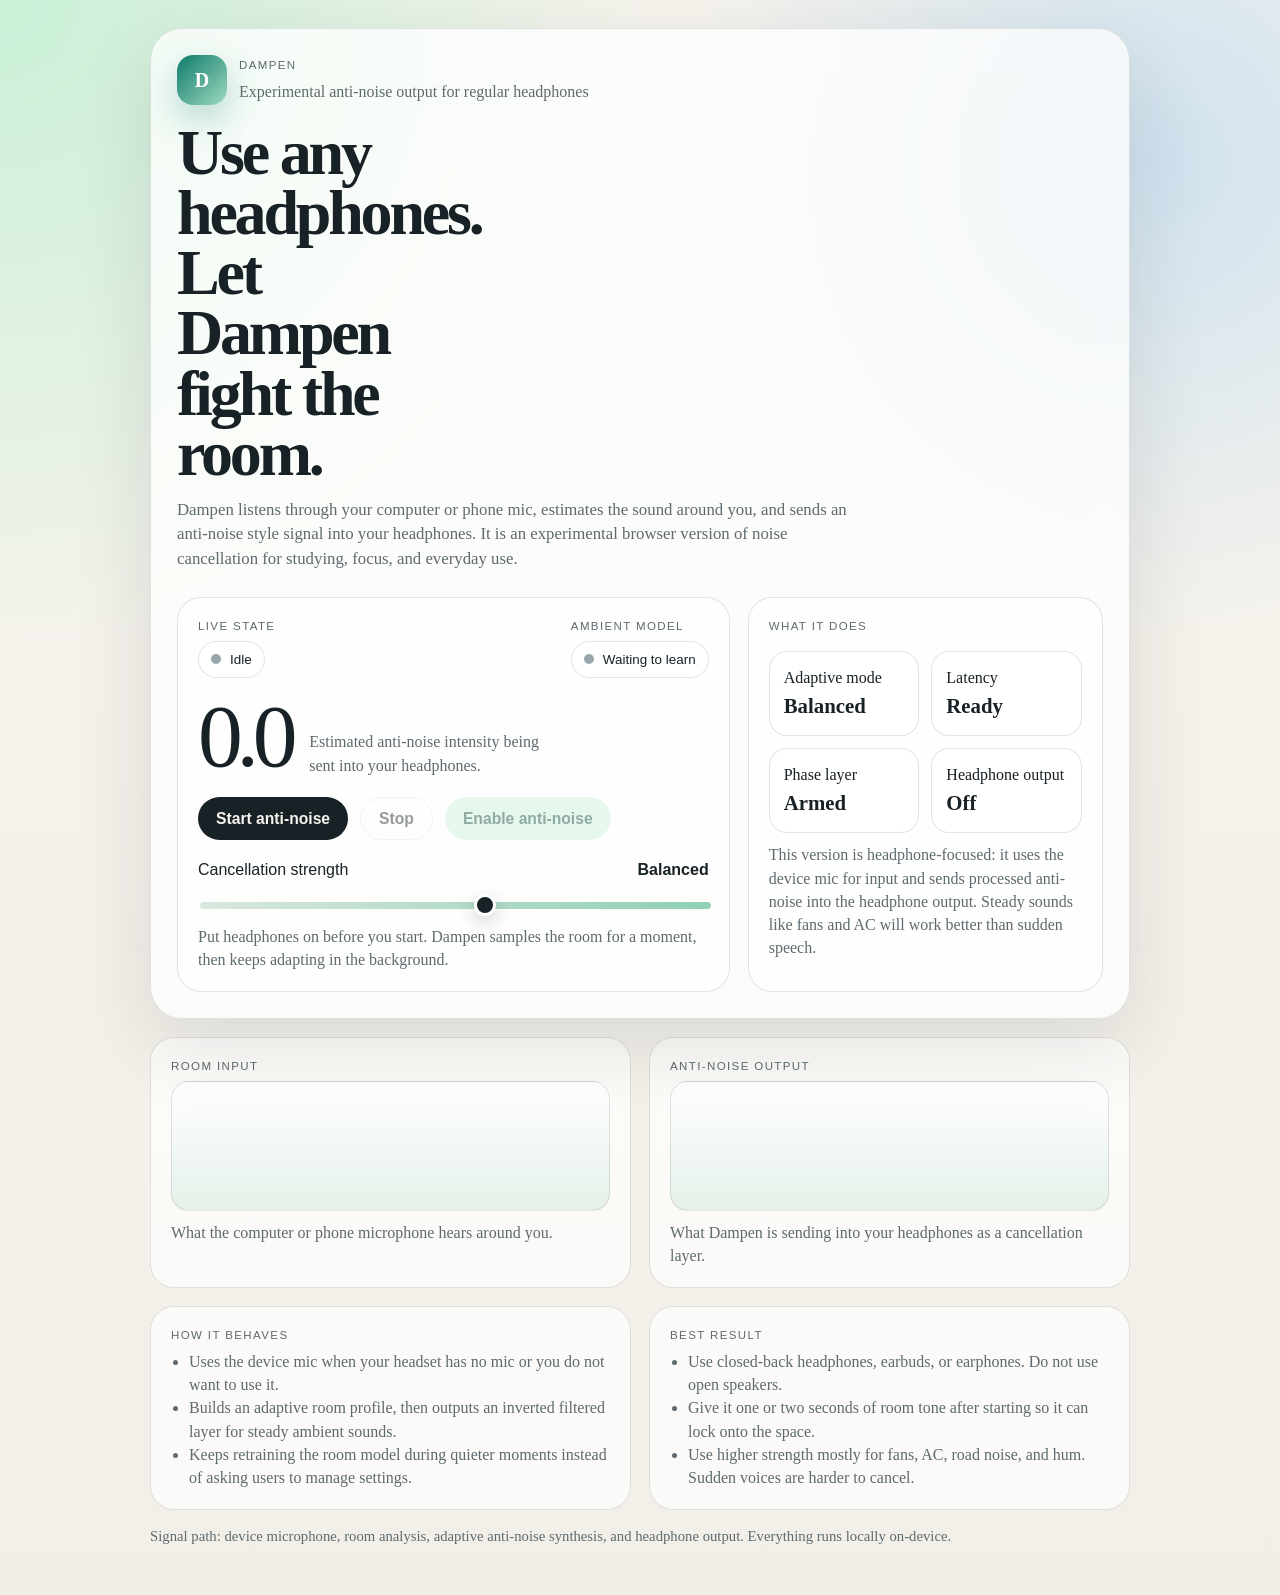
==== commit 91999556: "Add files via upload" ====
--- a/index.html
+++ b/index.html
@@ -3,7 +3,7 @@
 <head>
 <meta charset="UTF-8">
 <meta name="viewport" content="width=device-width, initial-scale=1.0">
-<title>Dampen — Adaptive Headphone Noise Reduction</title>
+<title>Dampen — Experimental Anti-Noise for Any Headphones</title>
 <style>
   :root{
     --bg:#f2efe8;
@@ -234,12 +234,12 @@
       <div class="mark">D</div>
       <div>
         <p class="eyebrow">Dampen</p>
-        <p style="margin:0;color:var(--muted)">Adaptive headphone noise reduction in the browser</p>
+        <p style="margin:0;color:var(--muted)">Experimental anti-noise output for regular headphones</p>
       </div>
     </div>
 
-    <h1>Put it on and let it learn.</h1>
-    <p class="lede">Dampen listens in the background, builds a live profile of your environment, and cleans the microphone feed automatically. It is designed for everyday studying, calls, and focused work without making people babysit settings.</p>
+    <h1>Use any headphones. Let Dampen fight the room.</h1>
+    <p class="lede">Dampen listens through your computer or phone mic, estimates the sound around you, and sends an anti-noise style signal into your headphones. It is an experimental browser version of noise cancellation for studying, focus, and everyday use.</p>
 
     <div class="hero-grid">
       <div class="panel">
@@ -249,20 +249,20 @@
             <div class="state"><span id="liveDot" class="dot"></span><span id="liveText">Idle</span></div>
           </div>
           <div>
-            <p class="eyebrow">Environment profile</p>
+            <p class="eyebrow">Ambient model</p>
             <div class="state"><span id="learnDot" class="dot"></span><span id="learnText">Waiting to learn</span></div>
           </div>
         </div>
 
         <div class="meter">
           <div class="db" id="heroDb">0.0</div>
-          <div class="db-note">Estimated noise reduction in your cleaned mic feed.</div>
+          <div class="db-note">Estimated anti-noise intensity being sent into your headphones.</div>
         </div>
 
         <div class="buttons">
-          <button id="startBtn" class="primary">Start dampening</button>
+          <button id="startBtn" class="primary">Start anti-noise</button>
           <button id="stopBtn" class="secondary" disabled>Stop</button>
-          <button id="monitorBtn" class="soft" disabled>Preview cleaned audio</button>
+          <button id="monitorBtn" class="soft" disabled>Disable anti-noise</button>
         </div>
 
         <div class="slider-wrap">
@@ -271,7 +271,7 @@
             <strong id="strengthLabel">Balanced</strong>
           </div>
           <input id="strength" type="range" min="0" max="100" step="1" value="56">
-          <p class="mini" id="hint">Start once, then stay quiet for a moment. Dampen keeps retraining gently in the background as your room changes.</p>
+          <p class="mini" id="hint">Put headphones on before you start. Dampen samples the room for a moment, then keeps adapting in the background.</p>
         </div>
       </div>
 
@@ -280,24 +280,24 @@
         <div class="stat-list">
           <div class="stat">Adaptive mode<b id="modeText">Balanced</b></div>
           <div class="stat">Latency<b id="latencyText">Ready</b></div>
-          <div class="stat">Rumble filter<b id="filterText">On</b></div>
-          <div class="stat">Preview<b id="previewText">Muted</b></div>
+          <div class="stat">Phase layer<b id="filterText">Armed</b></div>
+          <div class="stat">Headphone output<b id="previewText">Off</b></div>
         </div>
-        <p class="mini">This cleans the mic signal going through the app. Browsers cannot erase the outside world from your ears like system-level headphone ANC, but they can aggressively suppress what your microphone picks up.</p>
+        <p class="mini">This version is headphone-focused: it uses the device mic for input and sends processed anti-noise into the headphone output. Steady sounds like fans and AC will work better than sudden speech.</p>
       </div>
     </div>
   </section>
 
   <section class="section">
     <div class="panel">
-      <p class="eyebrow">Input energy</p>
+      <p class="eyebrow">Room input</p>
       <canvas id="vizIn" class="canvas"></canvas>
-      <p class="mini">Raw microphone activity from your room.</p>
+      <p class="mini">What the computer or phone microphone hears around you.</p>
     </div>
     <div class="panel">
-      <p class="eyebrow">Cleaned output</p>
+      <p class="eyebrow">Anti-noise output</p>
       <canvas id="vizOut" class="canvas"></canvas>
-      <p class="mini">What Dampen is sending through its cleanup engine.</p>
+      <p class="mini">What Dampen is sending into your headphones as a cancellation layer.</p>
     </div>
   </section>
 
@@ -305,23 +305,23 @@
     <div class="panel">
       <p class="eyebrow">How it behaves</p>
       <ul class="tips">
-        <li>Starts with speaker-safe preview muted to avoid echo loops.</li>
-        <li>Uses browser echo control, then layers adaptive spectral suppression on top.</li>
-        <li>Refreshes the room profile during low-speech moments instead of asking users to click relearn.</li>
+        <li>Uses the device mic when your headset has no mic or you do not want to use it.</li>
+        <li>Builds an adaptive room profile, then outputs an inverted filtered layer for steady ambient sounds.</li>
+        <li>Keeps retraining the room model during quieter moments instead of asking users to manage settings.</li>
       </ul>
     </div>
     <div class="panel">
       <p class="eyebrow">Best result</p>
       <ul class="tips">
-        <li>Use headphones or keep preview muted if your speakers are open.</li>
-        <li>Give it one or two seconds of room tone after starting.</li>
-        <li>Use higher strength only when the room is very noisy, since stronger cleanup can thin out voices.</li>
+        <li>Use closed-back headphones, earbuds, or earphones. Do not use open speakers.</li>
+        <li>Give it one or two seconds of room tone after starting so it can lock onto the space.</li>
+        <li>Use higher strength mostly for fans, AC, road noise, and hum. Sudden voices are harder to cancel.</li>
       </ul>
     </div>
   </section>
 
   <footer>
-    Signal path: browser mic controls, high-pass cleanup, adaptive spectral subtraction, and voice-aware gain shaping. Everything runs locally on-device.
+    Signal path: device microphone, room analysis, adaptive anti-noise synthesis, and headphone output. Everything runs locally on-device.
   </footer>
 </div>
 
@@ -355,6 +355,7 @@
     this.suppressDb = 15;
     this.reverbAmt = 0.42;
     this.makeup = 1.09;
+    this.outputMix = 0.7;
     this.reduceAccum = 0;
     this.reduceFrames = 0;
 
@@ -364,7 +365,8 @@
         this.strength = data.strength;
         this.suppressDb = 8 + this.strength * 18;
         this.reverbAmt = 0.18 + this.strength * 0.62;
-        this.makeup = 1 + this.strength * 0.18;
+        this.makeup = 0.8 + this.strength * 0.3;
+        this.outputMix = 0.28 + this.strength * 0.62;
       }
     };
 
@@ -479,8 +481,8 @@
       gain = 0.72 * gain + 0.28 * this.prevGain[k];
       this.prevGain[k] = gain;
 
-      this.re[k] *= gain;
-      this.im[k] *= gain;
+      this.re[k] *= -gain;
+      this.im[k] *= -gain;
       if (k > 0 && k < H) {
         this.re[N - k] = this.re[k];
         this.im[N - k] = -this.im[k];
@@ -499,7 +501,7 @@
 
     this.fft(this.re, this.im, true);
     for (let i = 0; i < N; i++) {
-      this.outBuf[(this.writePos + i) % (N * 2)] += this.re[i] * this.win[i] * this.makeup;
+      this.outBuf[(this.writePos + i) % (N * 2)] += this.re[i] * this.win[i] * this.makeup * this.outputMix;
     }
   }
 
@@ -539,14 +541,14 @@
 `;
 
 let ctx, stream, sourceNode, hpFilter, workletNode, analyserIn, analyserOut, previewGain;
-let previewEnabled = false;
+let outputEnabled = false;
 
 const $ = (id) => document.getElementById(id);
 
 function strengthProfile(value){
   if (value < 34) return { label: 'Light', filter: 'Gentle', strength: value / 100 };
-  if (value < 67) return { label: 'Balanced', filter: 'On', strength: value / 100 };
-  return { label: 'Strong', filter: 'Aggressive', strength: value / 100 };
+  if (value < 67) return { label: 'Balanced', filter: 'Armed', strength: value / 100 };
+  return { label: 'Strong', filter: 'Locked', strength: value / 100 };
 }
 
 function updateStrengthUI(){
@@ -560,9 +562,9 @@
 }
 
 function updatePreviewUI(){
-  $('previewText').textContent = previewEnabled ? 'Live' : 'Muted';
-  $('monitorBtn').textContent = previewEnabled ? 'Mute preview' : 'Preview cleaned audio';
-  if (previewGain) previewGain.gain.value = previewEnabled ? 1 : 0;
+  $('previewText').textContent = outputEnabled ? 'Live' : 'Off';
+  $('monitorBtn').textContent = outputEnabled ? 'Disable anti-noise' : 'Enable anti-noise';
+  if (previewGain) previewGain.gain.value = outputEnabled ? 1 : 0;
 }
 
 function updateLiveState(text, dotClass){
@@ -583,8 +585,8 @@
   stream = await navigator.mediaDevices.getUserMedia({
     audio: {
       echoCancellation: true,
-      noiseSuppression: true,
-      autoGainControl: true,
+      noiseSuppression: false,
+      autoGainControl: false,
       channelCount: 1
     }
   });
@@ -606,7 +608,8 @@
   analyserOut.fftSize = 2048;
 
   previewGain = ctx.createGain();
-  previewGain.gain.value = 0;
+  previewGain.gain.value = 1;
+  outputEnabled = true;
 
   sourceNode.connect(analyserIn);
   sourceNode.connect(hpFilter);
@@ -629,14 +632,14 @@
   $('monitorBtn').disabled = false;
   $('strength').disabled = false;
   $('latencyText').textContent = '~' + Math.round(1024 / ctx.sampleRate * 1000) + ' ms';
-  $('hint').textContent = 'Dampen is learning the room now and will keep refreshing the noise profile quietly in the background.';
-  updateLiveState('Dampening live', 'dot live');
+  $('hint').textContent = 'Anti-noise is feeding your headphones now. Give it a moment of steady room sound so it can tune itself.';
+  updateLiveState('Anti-noise live', 'dot live');
   updateLearnState('Learning room tone', 'dot warn');
   draw();
 }
 
 function stop(){
-  previewEnabled = false;
+  outputEnabled = false;
   updatePreviewUI();
   if (stream) stream.getTracks().forEach((track) => track.stop());
   if (ctx) ctx.close();
@@ -655,7 +658,7 @@
   $('monitorBtn').disabled = true;
   $('heroDb').textContent = '0.0';
   $('latencyText').textContent = 'Ready';
-  $('hint').textContent = 'Start once, then stay quiet for a moment. Dampen keeps retraining gently in the background as your room changes.';
+  $('hint').textContent = 'Put headphones on before you start. Dampen samples the room for a moment, then keeps adapting in the background.';
   updateLiveState('Idle', 'dot');
   updateLearnState('Waiting to learn', 'dot');
 }
@@ -707,7 +710,7 @@
 
 $('stopBtn').onclick = stop;
 $('monitorBtn').onclick = () => {
-  previewEnabled = !previewEnabled;
+  outputEnabled = !outputEnabled;
   updatePreviewUI();
 };
 $('strength').oninput = updateStrengthUI;
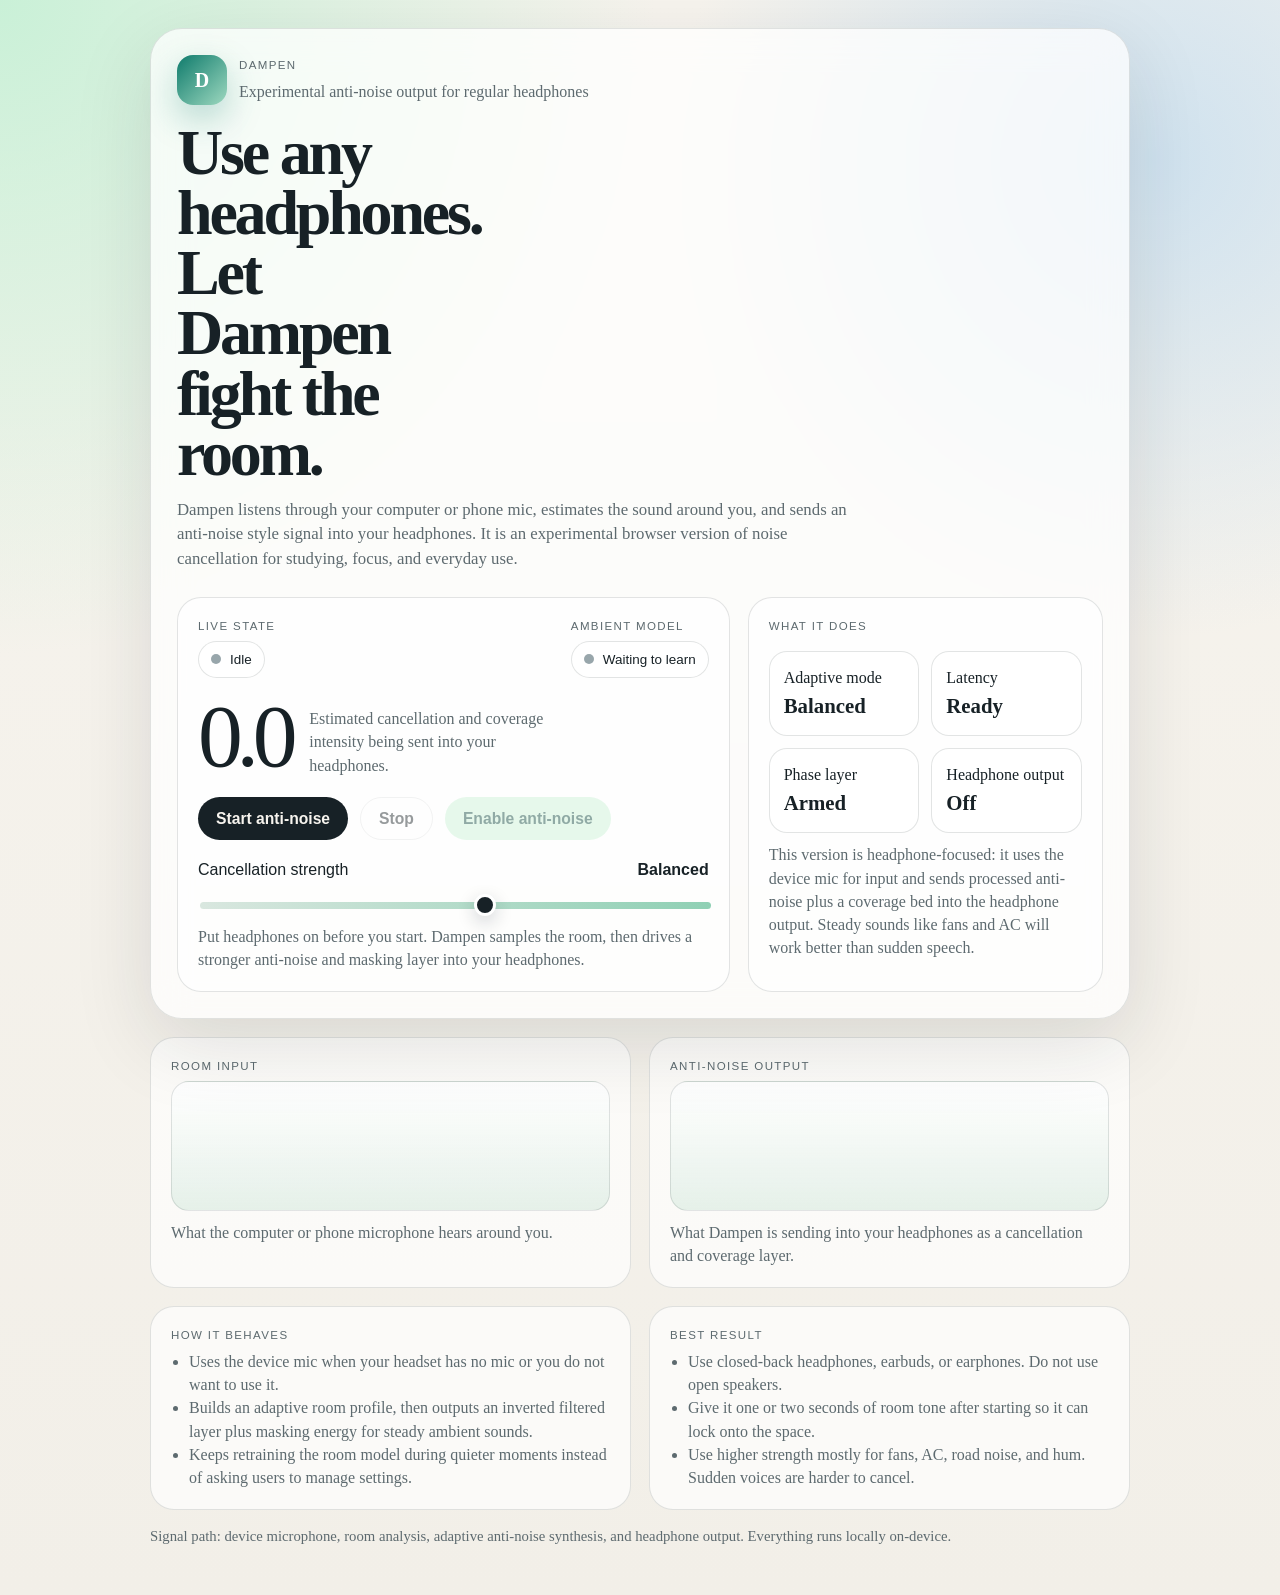
==== commit f71e96fa: "Add files via upload" ====
--- a/index.html
+++ b/index.html
@@ -256,7 +256,7 @@
 
         <div class="meter">
           <div class="db" id="heroDb">0.0</div>
-          <div class="db-note">Estimated anti-noise intensity being sent into your headphones.</div>
+          <div class="db-note">Estimated cancellation and coverage intensity being sent into your headphones.</div>
         </div>
 
         <div class="buttons">
@@ -271,7 +271,7 @@
             <strong id="strengthLabel">Balanced</strong>
           </div>
           <input id="strength" type="range" min="0" max="100" step="1" value="56">
-          <p class="mini" id="hint">Put headphones on before you start. Dampen samples the room for a moment, then keeps adapting in the background.</p>
+          <p class="mini" id="hint">Put headphones on before you start. Dampen samples the room, then drives a stronger anti-noise and masking layer into your headphones.</p>
         </div>
       </div>
 
@@ -283,7 +283,7 @@
           <div class="stat">Phase layer<b id="filterText">Armed</b></div>
           <div class="stat">Headphone output<b id="previewText">Off</b></div>
         </div>
-        <p class="mini">This version is headphone-focused: it uses the device mic for input and sends processed anti-noise into the headphone output. Steady sounds like fans and AC will work better than sudden speech.</p>
+        <p class="mini">This version is headphone-focused: it uses the device mic for input and sends processed anti-noise plus a coverage bed into the headphone output. Steady sounds like fans and AC will work better than sudden speech.</p>
       </div>
     </div>
   </section>
@@ -297,7 +297,7 @@
     <div class="panel">
       <p class="eyebrow">Anti-noise output</p>
       <canvas id="vizOut" class="canvas"></canvas>
-      <p class="mini">What Dampen is sending into your headphones as a cancellation layer.</p>
+      <p class="mini">What Dampen is sending into your headphones as a cancellation and coverage layer.</p>
     </div>
   </section>
 
@@ -306,7 +306,7 @@
       <p class="eyebrow">How it behaves</p>
       <ul class="tips">
         <li>Uses the device mic when your headset has no mic or you do not want to use it.</li>
-        <li>Builds an adaptive room profile, then outputs an inverted filtered layer for steady ambient sounds.</li>
+        <li>Builds an adaptive room profile, then outputs an inverted filtered layer plus masking energy for steady ambient sounds.</li>
         <li>Keeps retraining the room model during quieter moments instead of asking users to manage settings.</li>
       </ul>
     </div>
@@ -356,6 +356,9 @@
     this.reverbAmt = 0.42;
     this.makeup = 1.09;
     this.outputMix = 0.7;
+    this.maskingMix = 0.22;
+    this.directLeak = 0.14;
+    this.phaseJitter = 0;
     this.reduceAccum = 0;
     this.reduceFrames = 0;
 
@@ -365,12 +368,19 @@
         this.strength = data.strength;
         this.suppressDb = 8 + this.strength * 18;
         this.reverbAmt = 0.18 + this.strength * 0.62;
-        this.makeup = 0.8 + this.strength * 0.3;
-        this.outputMix = 0.28 + this.strength * 0.62;
+        this.makeup = 0.95 + this.strength * 0.65;
+        this.outputMix = 0.75 + this.strength * 1.35;
+        this.maskingMix = 0.12 + this.strength * 0.5;
+        this.directLeak = 0.06 + this.strength * 0.22;
       }
     };
 
     this.buildFFT();
+  }
+
+  rand(){
+    this.phaseJitter = (1664525 * (this.phaseJitter + 1013904223) + 1013904223) >>> 0;
+    return (this.phaseJitter / 4294967295) * 2 - 1;
   }
 
   buildFFT(){
@@ -481,8 +491,10 @@
       gain = 0.72 * gain + 0.28 * this.prevGain[k];
       this.prevGain[k] = gain;
 
-      this.re[k] *= -gain;
-      this.im[k] *= -gain;
+      const emphasis = 1 + this.strength * 0.9;
+      const antiGain = Math.min(2.4, (1 - gain) * emphasis + this.directLeak);
+      this.re[k] *= -antiGain;
+      this.im[k] *= -antiGain;
       if (k > 0 && k < H) {
         this.re[N - k] = this.re[k];
         this.im[N - k] = -this.im[k];
@@ -501,7 +513,14 @@
 
     this.fft(this.re, this.im, true);
     for (let i = 0; i < N; i++) {
-      this.outBuf[(this.writePos + i) % (N * 2)] += this.re[i] * this.win[i] * this.makeup * this.outputMix;
+      const t = i / N;
+      const shapedNoise =
+        this.rand() * 0.55 +
+        Math.sin(2 * Math.PI * (110 + 220 * this.strength) * t) * 0.18 +
+        Math.sin(2 * Math.PI * (420 + 380 * this.strength) * t) * 0.08;
+      const masking = shapedNoise * this.maskingMix * (0.55 + this.strength);
+      const sample = this.re[i] * this.win[i] * this.makeup * this.outputMix + masking;
+      this.outBuf[(this.writePos + i) % (N * 2)] += Math.max(-1, Math.min(1, sample));
     }
   }
 
@@ -514,7 +533,7 @@
     const y = output[0];
     for (let i = 0; i < x.length; i++) {
       this.inBuf[this.inPos++] = x[i];
-      y[i] = this.outBuf[this.readPos];
+      y[i] = Math.max(-1, Math.min(1, this.outBuf[this.readPos]));
       this.outBuf[this.readPos] = 0;
       this.readPos = (this.readPos + 1) % (this.N * 2);
 
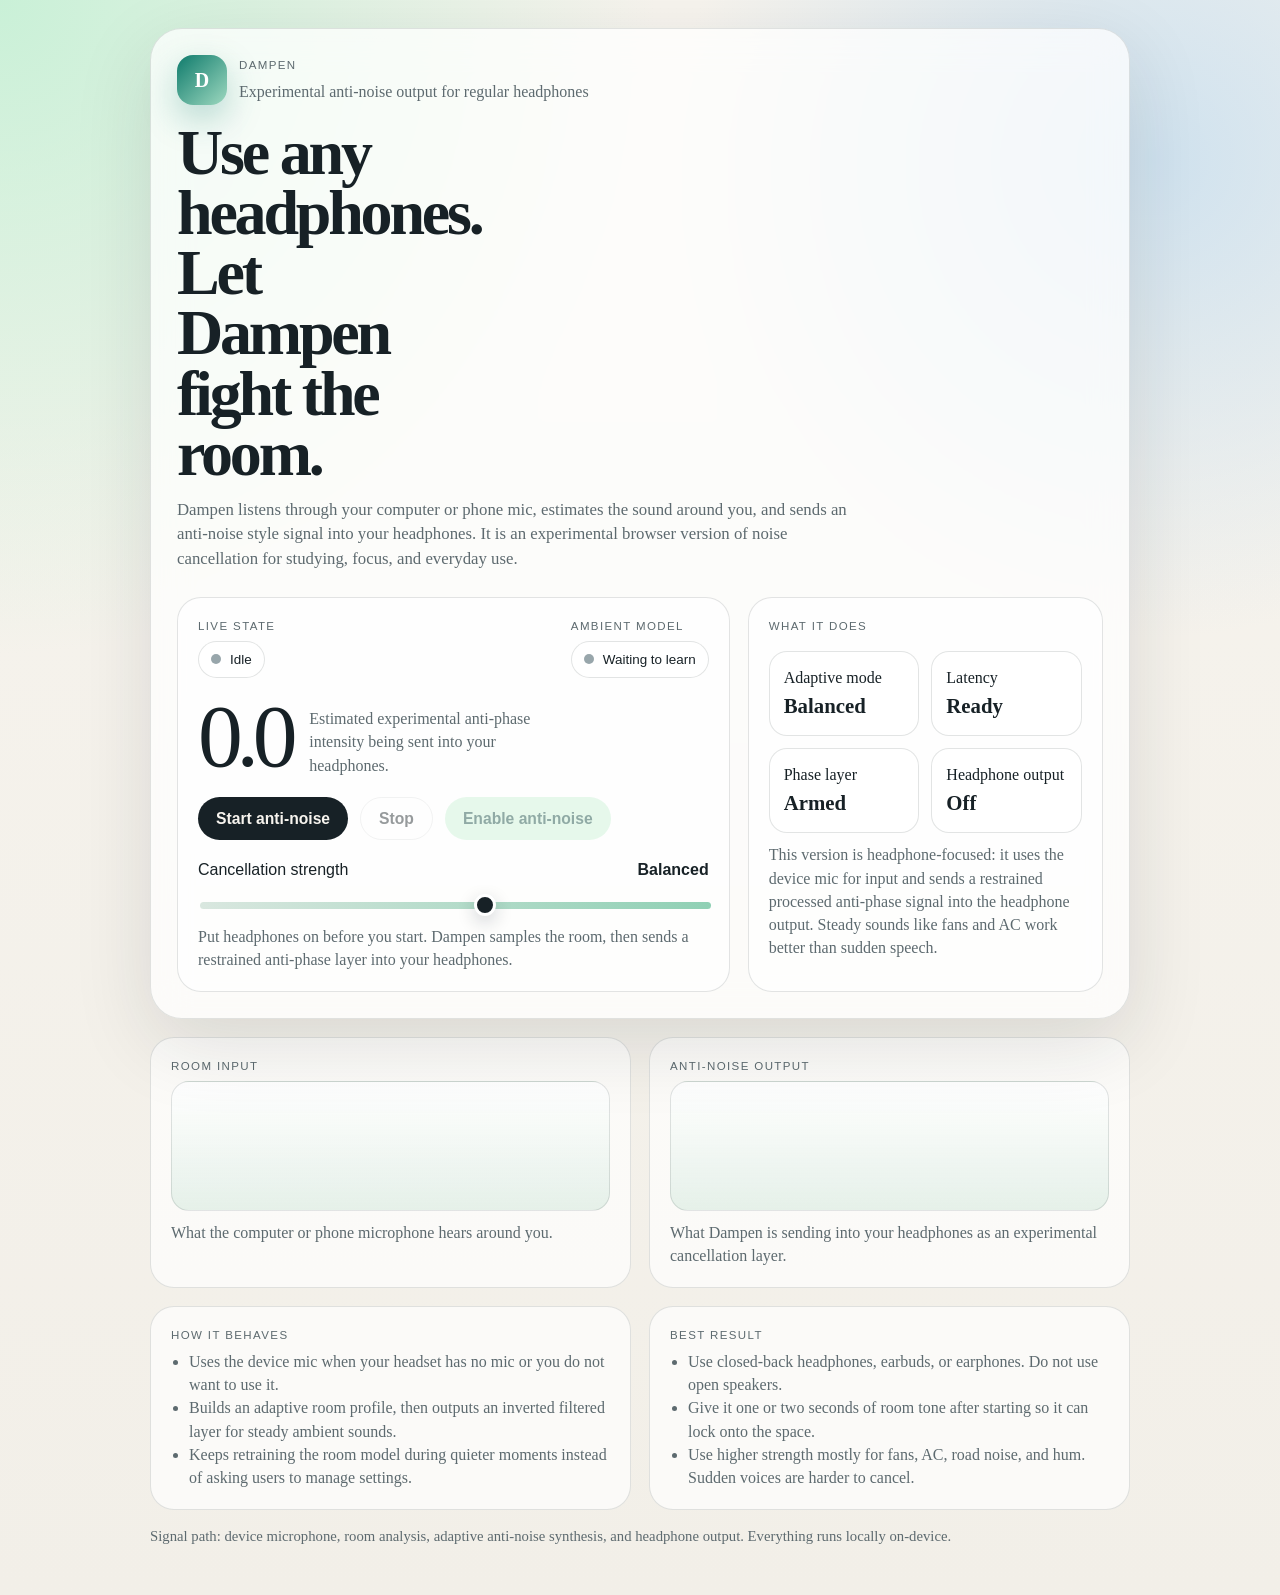
==== commit 12fb80b1: "Add files via upload" ====
--- a/index.html
+++ b/index.html
@@ -256,7 +256,7 @@
 
         <div class="meter">
           <div class="db" id="heroDb">0.0</div>
-          <div class="db-note">Estimated cancellation and coverage intensity being sent into your headphones.</div>
+          <div class="db-note">Estimated experimental anti-phase intensity being sent into your headphones.</div>
         </div>
 
         <div class="buttons">
@@ -271,7 +271,7 @@
             <strong id="strengthLabel">Balanced</strong>
           </div>
           <input id="strength" type="range" min="0" max="100" step="1" value="56">
-          <p class="mini" id="hint">Put headphones on before you start. Dampen samples the room, then drives a stronger anti-noise and masking layer into your headphones.</p>
+          <p class="mini" id="hint">Put headphones on before you start. Dampen samples the room, then sends a restrained anti-phase layer into your headphones.</p>
         </div>
       </div>
 
@@ -283,7 +283,7 @@
           <div class="stat">Phase layer<b id="filterText">Armed</b></div>
           <div class="stat">Headphone output<b id="previewText">Off</b></div>
         </div>
-        <p class="mini">This version is headphone-focused: it uses the device mic for input and sends processed anti-noise plus a coverage bed into the headphone output. Steady sounds like fans and AC will work better than sudden speech.</p>
+        <p class="mini">This version is headphone-focused: it uses the device mic for input and sends a restrained processed anti-phase signal into the headphone output. Steady sounds like fans and AC work better than sudden speech.</p>
       </div>
     </div>
   </section>
@@ -297,7 +297,7 @@
     <div class="panel">
       <p class="eyebrow">Anti-noise output</p>
       <canvas id="vizOut" class="canvas"></canvas>
-      <p class="mini">What Dampen is sending into your headphones as a cancellation and coverage layer.</p>
+      <p class="mini">What Dampen is sending into your headphones as an experimental cancellation layer.</p>
     </div>
   </section>
 
@@ -306,7 +306,7 @@
       <p class="eyebrow">How it behaves</p>
       <ul class="tips">
         <li>Uses the device mic when your headset has no mic or you do not want to use it.</li>
-        <li>Builds an adaptive room profile, then outputs an inverted filtered layer plus masking energy for steady ambient sounds.</li>
+        <li>Builds an adaptive room profile, then outputs an inverted filtered layer for steady ambient sounds.</li>
         <li>Keeps retraining the room model during quieter moments instead of asking users to manage settings.</li>
       </ul>
     </div>
@@ -355,10 +355,8 @@
     this.suppressDb = 15;
     this.reverbAmt = 0.42;
     this.makeup = 1.09;
-    this.outputMix = 0.7;
-    this.maskingMix = 0.22;
-    this.directLeak = 0.14;
-    this.phaseJitter = 0;
+    this.outputMix = 0.38;
+    this.directLeak = 0.02;
     this.reduceAccum = 0;
     this.reduceFrames = 0;
 
@@ -368,19 +366,13 @@
         this.strength = data.strength;
         this.suppressDb = 8 + this.strength * 18;
         this.reverbAmt = 0.18 + this.strength * 0.62;
-        this.makeup = 0.95 + this.strength * 0.65;
-        this.outputMix = 0.75 + this.strength * 1.35;
-        this.maskingMix = 0.12 + this.strength * 0.5;
-        this.directLeak = 0.06 + this.strength * 0.22;
+        this.makeup = 0.72 + this.strength * 0.22;
+        this.outputMix = 0.18 + this.strength * 0.34;
+        this.directLeak = 0.01 + this.strength * 0.06;
       }
     };
 
     this.buildFFT();
-  }
-
-  rand(){
-    this.phaseJitter = (1664525 * (this.phaseJitter + 1013904223) + 1013904223) >>> 0;
-    return (this.phaseJitter / 4294967295) * 2 - 1;
   }
 
   buildFFT(){
@@ -491,8 +483,8 @@
       gain = 0.72 * gain + 0.28 * this.prevGain[k];
       this.prevGain[k] = gain;
 
-      const emphasis = 1 + this.strength * 0.9;
-      const antiGain = Math.min(2.4, (1 - gain) * emphasis + this.directLeak);
+      const emphasis = 0.55 + this.strength * 0.45;
+      const antiGain = Math.min(0.85, (1 - gain) * emphasis + this.directLeak);
       this.re[k] *= -antiGain;
       this.im[k] *= -antiGain;
       if (k > 0 && k < H) {
@@ -513,14 +505,8 @@
 
     this.fft(this.re, this.im, true);
     for (let i = 0; i < N; i++) {
-      const t = i / N;
-      const shapedNoise =
-        this.rand() * 0.55 +
-        Math.sin(2 * Math.PI * (110 + 220 * this.strength) * t) * 0.18 +
-        Math.sin(2 * Math.PI * (420 + 380 * this.strength) * t) * 0.08;
-      const masking = shapedNoise * this.maskingMix * (0.55 + this.strength);
-      const sample = this.re[i] * this.win[i] * this.makeup * this.outputMix + masking;
-      this.outBuf[(this.writePos + i) % (N * 2)] += Math.max(-1, Math.min(1, sample));
+      const sample = this.re[i] * this.win[i] * this.makeup * this.outputMix;
+      this.outBuf[(this.writePos + i) % (N * 2)] += Math.max(-0.45, Math.min(0.45, sample));
     }
   }
 
@@ -533,7 +519,7 @@
     const y = output[0];
     for (let i = 0; i < x.length; i++) {
       this.inBuf[this.inPos++] = x[i];
-      y[i] = Math.max(-1, Math.min(1, this.outBuf[this.readPos]));
+      y[i] = Math.max(-0.45, Math.min(0.45, this.outBuf[this.readPos]));
       this.outBuf[this.readPos] = 0;
       this.readPos = (this.readPos + 1) % (this.N * 2);
 
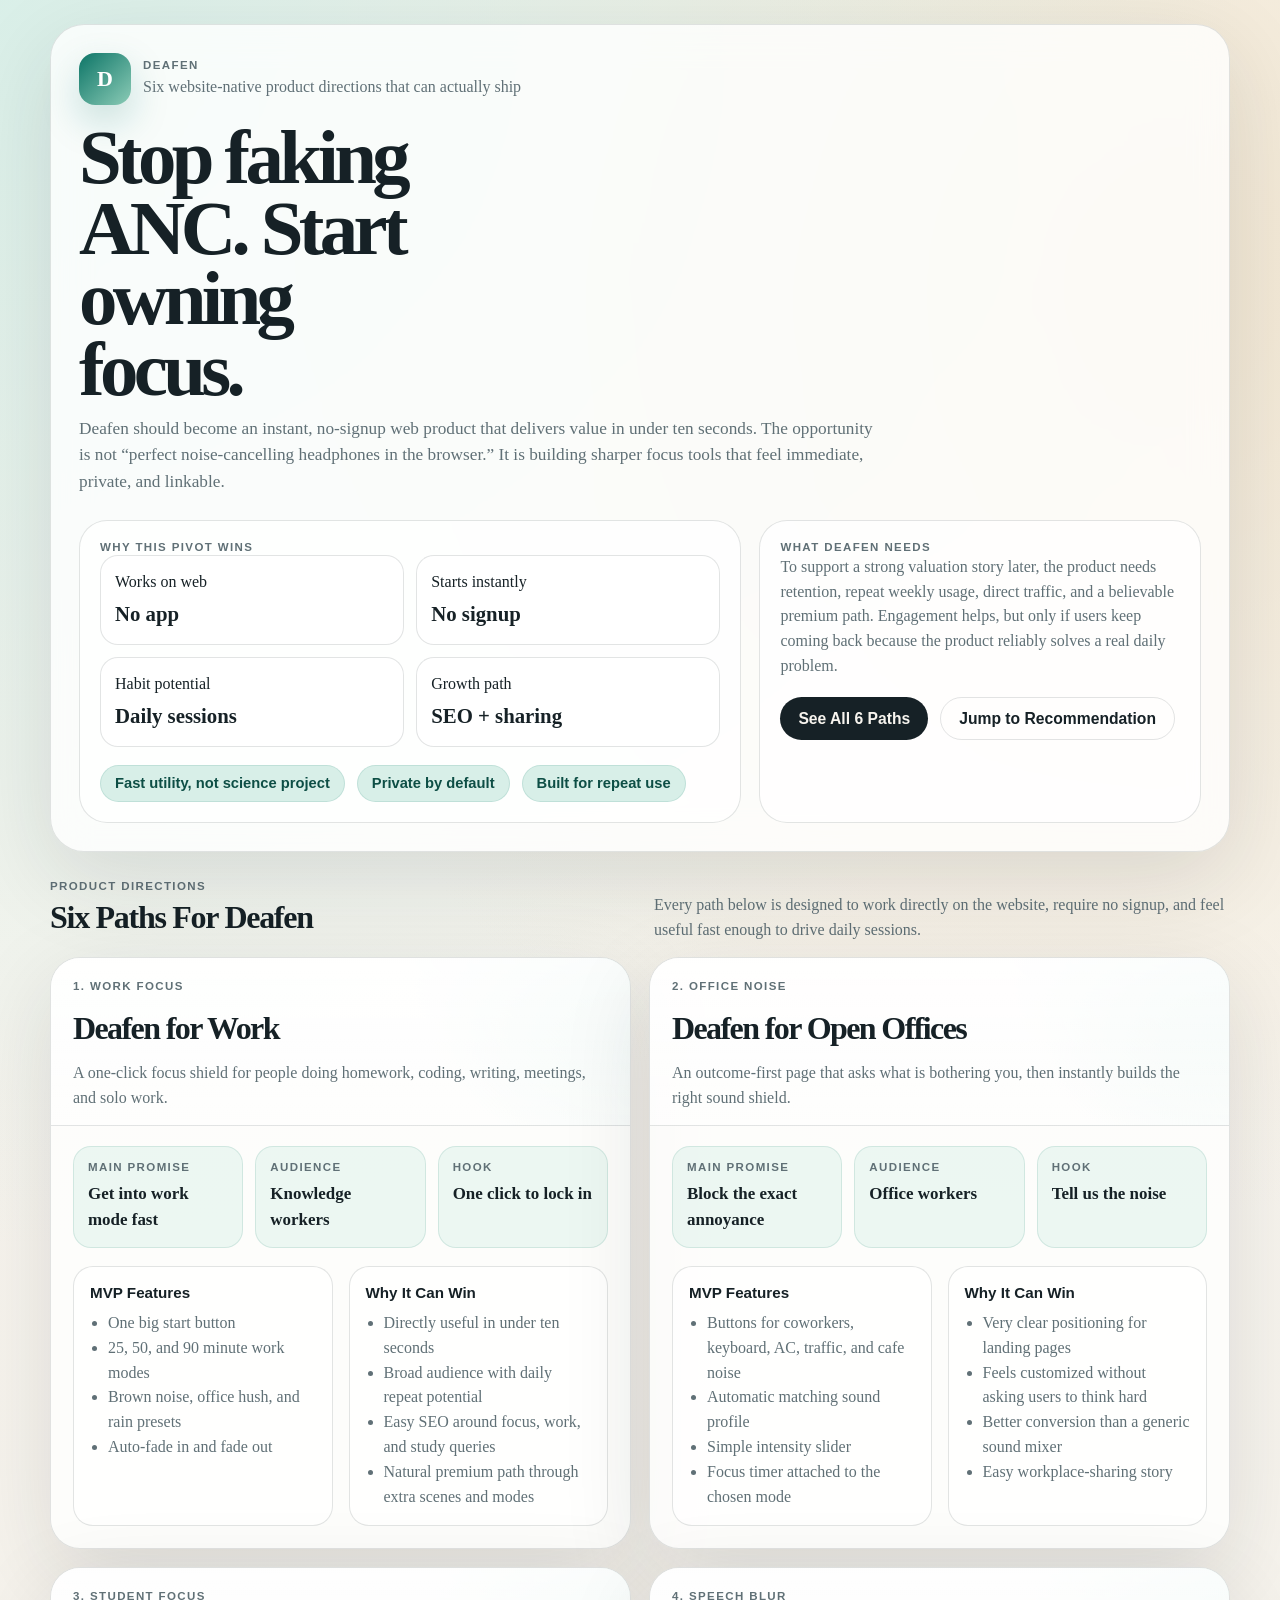
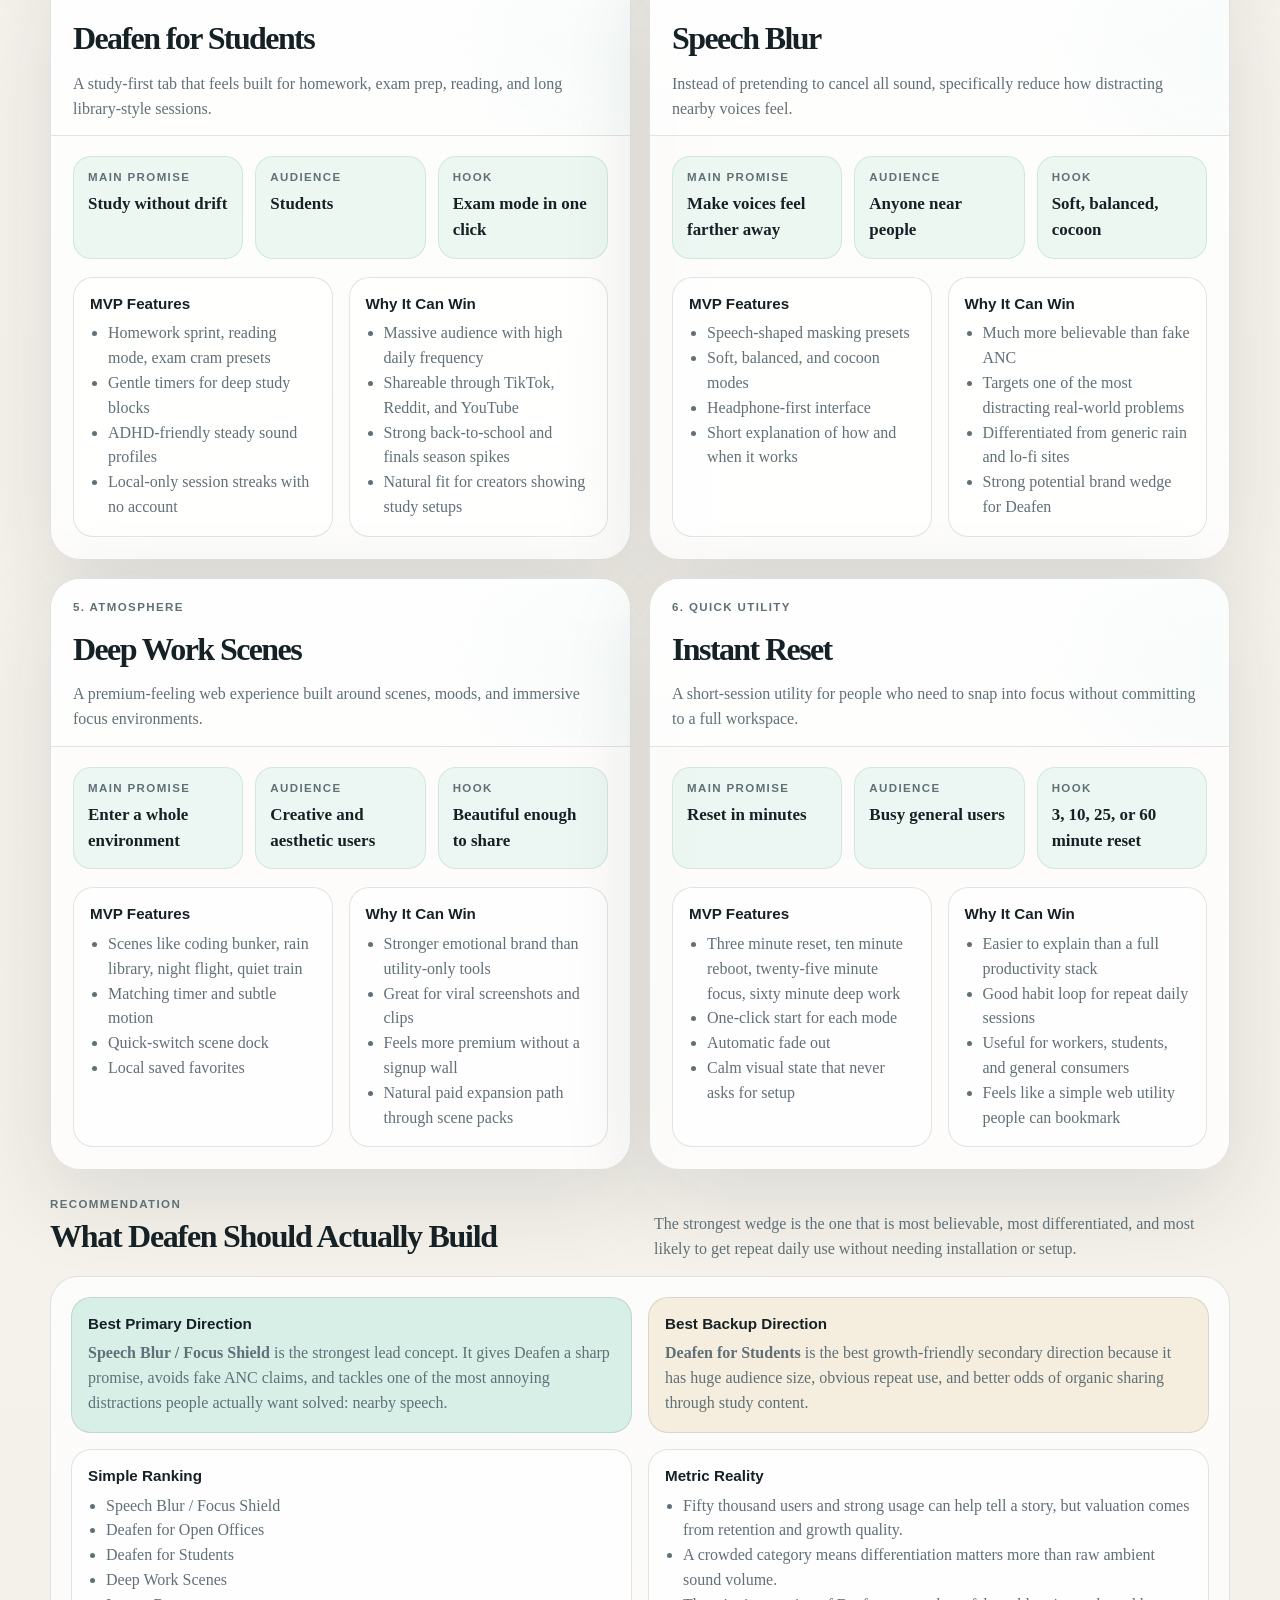
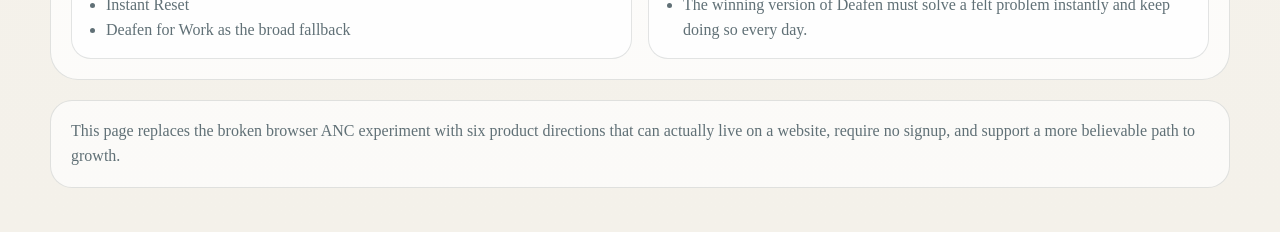
==== commit c0833b25: "Add files via upload" ====
--- a/index.html
+++ b/index.html
@@ -3,227 +3,254 @@
 <head>
 <meta charset="UTF-8">
 <meta name="viewport" content="width=device-width, initial-scale=1.0">
-<title>Dampen — Experimental Anti-Noise for Any Headphones</title>
+<title>Deafen — Six Website Paths That Can Actually Work</title>
 <style>
   :root{
-    --bg:#f2efe8;
-    --ink:#172126;
-    --muted:#5d6a6f;
-    --panel:rgba(255,255,255,0.72);
-    --line:rgba(23,33,38,0.12);
-    --accent:#0f7b6c;
-    --accent-2:#c7f0d6;
-    --danger:#c45151;
-    --shadow:0 24px 80px rgba(23,33,38,0.12);
-    --radius:24px;
+    --bg:#f4f1ea;
+    --paper:rgba(255,255,255,0.78);
+    --ink:#162126;
+    --muted:#607076;
+    --line:rgba(22,33,38,0.12);
+    --accent:#0d7567;
+    --accent-soft:#d8efe8;
+    --warm:#f1e5cf;
+    --shadow:0 26px 90px rgba(22,33,38,0.12);
+    --radius:28px;
   }
   *{box-sizing:border-box}
   html,body{margin:0;min-height:100%}
   body{
-    font:16px/1.45 Georgia, "Times New Roman", serif;
+    font:16px/1.55 Georgia, "Times New Roman", serif;
     color:var(--ink);
     background:
-      radial-gradient(circle at top left, rgba(199,240,214,0.95), transparent 32%),
-      radial-gradient(circle at 90% 10%, rgba(203,224,239,0.9), transparent 26%),
-      linear-gradient(180deg, #f7f4ee 0%, var(--bg) 100%);
-    padding:28px 18px 48px;
-  }
-  .shell{max-width:980px;margin:0 auto}
+      radial-gradient(circle at top left, rgba(216,239,232,0.95), transparent 34%),
+      radial-gradient(circle at 90% 8%, rgba(241,229,207,0.88), transparent 28%),
+      linear-gradient(180deg, #f8f5ef 0%, var(--bg) 100%);
+    padding:24px 16px 44px;
+  }
+  .shell{max-width:1180px;margin:0 auto}
   .hero{
-    padding:26px;
-    border:1px solid var(--line);
-    border-radius:32px;
-    background:var(--panel);
+    background:var(--paper);
+    border:1px solid var(--line);
+    border-radius:34px;
     box-shadow:var(--shadow);
+    padding:28px;
     backdrop-filter:blur(18px);
   }
   .brand{
     display:inline-flex;
     align-items:center;
     gap:12px;
-    margin-bottom:18px;
   }
   .mark{
-    width:50px;
-    height:50px;
+    width:52px;
+    height:52px;
     border-radius:16px;
-    background:linear-gradient(135deg, var(--accent), #9dd8bf);
     display:grid;
     place-items:center;
-    color:white;
-    box-shadow:0 14px 35px rgba(15,123,108,0.28);
-    font:700 20px/1 Georgia, serif;
-  }
-  h1{
-    margin:0;
-    font-size:clamp(2.4rem, 5vw, 4.7rem);
-    line-height:0.94;
-    letter-spacing:-0.05em;
-    max-width:8ch;
-  }
-  .lede{
-    max-width:42rem;
-    margin:14px 0 0;
-    color:var(--muted);
-    font-size:1.05rem;
-  }
-  .hero-grid{
-    display:grid;
-    grid-template-columns:1.4fr 0.9fr;
-    gap:18px;
-    margin-top:26px;
-  }
-  .panel{
-    border:1px solid var(--line);
-    border-radius:var(--radius);
-    background:rgba(255,255,255,0.68);
-    padding:20px;
-  }
-  .status-row{
-    display:flex;
-    align-items:center;
-    justify-content:space-between;
-    gap:14px;
-    flex-wrap:wrap;
+    background:linear-gradient(135deg, var(--accent), #8bcbb6);
+    color:#fff;
+    font:700 22px/1 Georgia, serif;
+    box-shadow:0 16px 38px rgba(13,117,103,0.22);
   }
   .eyebrow{
-    margin:0 0 6px;
+    margin:0;
     color:var(--muted);
     text-transform:uppercase;
     letter-spacing:0.12em;
-    font-size:0.72rem;
-    font-family:"Trebuchet MS", sans-serif;
-  }
-  .state{
-    display:inline-flex;
-    align-items:center;
-    gap:9px;
-    border-radius:999px;
-    padding:8px 12px;
-    border:1px solid var(--line);
-    background:rgba(255,255,255,0.84);
-    font-family:"Trebuchet MS", sans-serif;
-    font-size:0.84rem;
-  }
-  .dot{
-    width:10px;
-    height:10px;
-    border-radius:50%;
-    background:#98a6ab;
-  }
-  .dot.live{background:var(--accent); animation:pulse 1.2s infinite}
-  .dot.warn{background:var(--danger)}
-  @keyframes pulse{50%{opacity:.35}}
-  .meter{
-    display:flex;
-    align-items:flex-end;
+    font:700 0.72rem/1.2 "Trebuchet MS", sans-serif;
+  }
+  h1{
+    margin:18px 0 10px;
+    font-size:clamp(2.8rem, 6vw, 5.8rem);
+    line-height:0.92;
+    letter-spacing:-0.06em;
+    max-width:10ch;
+  }
+  .lede{
+    max-width:50rem;
+    margin:0;
+    color:var(--muted);
+    font-size:1.08rem;
+  }
+  .hero-grid{
+    display:grid;
+    grid-template-columns:1.2fr 0.8fr;
     gap:18px;
-    margin-top:18px;
-  }
-  .db{
-    font-size:clamp(3rem, 8vw, 5.6rem);
-    line-height:0.9;
-    letter-spacing:-0.07em;
-  }
-  .db-note{
-    max-width:16rem;
-    color:var(--muted);
-  }
-  .buttons{
+    margin-top:24px;
+  }
+  .panel{
+    background:rgba(255,255,255,0.72);
+    border:1px solid var(--line);
+    border-radius:var(--radius);
+    padding:20px;
+  }
+  .stat-grid{
+    display:grid;
+    grid-template-columns:repeat(2,minmax(0,1fr));
+    gap:12px;
+  }
+  .stat{
+    padding:14px;
+    border-radius:18px;
+    border:1px solid var(--line);
+    background:rgba(255,255,255,0.78);
+  }
+  .stat b{
+    display:block;
+    margin-top:3px;
+    font-size:1.3rem;
+  }
+  .cta-row{
     display:flex;
     gap:12px;
     flex-wrap:wrap;
-    margin-top:20px;
-  }
-  button{
+    margin-top:18px;
+  }
+  .pill{
+    display:inline-flex;
+    align-items:center;
+    gap:8px;
+    padding:10px 14px;
+    border-radius:999px;
+    background:var(--accent-soft);
+    color:#0d4e45;
+    border:1px solid rgba(13,117,103,0.12);
+    font:600 0.92rem/1 "Trebuchet MS", sans-serif;
+  }
+  .button{
     appearance:none;
     border:none;
     border-radius:999px;
     padding:13px 18px;
+    background:var(--ink);
+    color:#f7f4ee;
+    cursor:pointer;
     font:600 0.98rem/1 "Trebuchet MS", sans-serif;
-    cursor:pointer;
-    transition:transform .15s ease, opacity .15s ease, background .15s ease;
-  }
-  button:hover:not(:disabled){transform:translateY(-1px)}
-  button:disabled{opacity:.45;cursor:not-allowed;transform:none}
-  .primary{background:var(--ink);color:#f7f4ee}
-  .secondary{background:transparent;color:var(--ink);border:1px solid var(--line)}
-  .soft{background:var(--accent-2);color:#0a433a}
-  .section{
-    margin-top:18px;
+    transition:transform .15s ease, opacity .15s ease;
+  }
+  .button:hover{transform:translateY(-1px)}
+  .button.secondary{
+    background:transparent;
+    color:var(--ink);
+    border:1px solid var(--line);
+  }
+  .section-head{
+    margin:28px 0 14px;
+    display:flex;
+    align-items:end;
+    justify-content:space-between;
+    gap:12px;
+    flex-wrap:wrap;
+  }
+  .section-head h2{
+    margin:0;
+    font-size:2rem;
+    letter-spacing:-0.04em;
+  }
+  .section-head p{
+    margin:0;
+    color:var(--muted);
+    max-width:36rem;
+  }
+  .grid{
+    display:grid;
+    grid-template-columns:repeat(2,minmax(0,1fr));
+    gap:18px;
+  }
+  .card{
+    background:var(--paper);
+    border:1px solid var(--line);
+    border-radius:30px;
+    box-shadow:var(--shadow);
+    overflow:hidden;
+  }
+  .card-top{
+    padding:22px 22px 14px;
+    border-bottom:1px solid var(--line);
+    background:
+      linear-gradient(180deg, rgba(255,255,255,0.88), rgba(255,255,255,0.52)),
+      radial-gradient(circle at top right, rgba(216,239,232,0.9), transparent 36%);
+  }
+  .kicker{
+    margin:0 0 10px;
+    color:var(--muted);
+    font:700 0.72rem/1.2 "Trebuchet MS", sans-serif;
+    letter-spacing:0.12em;
+    text-transform:uppercase;
+  }
+  .card h3{
+    margin:0;
+    font-size:2rem;
+    letter-spacing:-0.05em;
+  }
+  .tagline{
+    margin:8px 0 0;
+    color:var(--muted);
+    max-width:33rem;
+  }
+  .card-body{
+    padding:20px 22px 22px;
+    display:grid;
+    gap:18px;
+  }
+  .columns{
     display:grid;
     grid-template-columns:1fr 1fr;
-    gap:18px;
-  }
-  .slider-wrap{margin-top:18px}
-  .slider-row{
-    display:flex;
-    justify-content:space-between;
-    align-items:center;
+    gap:16px;
+  }
+  .box{
+    padding:16px;
+    border-radius:20px;
+    border:1px solid var(--line);
+    background:rgba(255,255,255,0.72);
+  }
+  .box h4{
+    margin:0 0 8px;
+    font:700 0.95rem/1.3 "Trebuchet MS", sans-serif;
+  }
+  ul{
+    margin:0;
+    padding-left:18px;
+    color:var(--muted);
+  }
+  .mini-grid{
+    display:grid;
+    grid-template-columns:repeat(3,minmax(0,1fr));
     gap:12px;
-    margin-bottom:10px;
-    font-family:"Trebuchet MS", sans-serif;
-  }
-  input[type=range]{
-    width:100%;
-    -webkit-appearance:none;
-    appearance:none;
-    height:7px;
-    border-radius:999px;
-    background:linear-gradient(90deg, #d9e7df, #8fd0b4);
-    outline:none;
-  }
-  input[type=range]::-webkit-slider-thumb{
-    -webkit-appearance:none;
-    width:22px;
-    height:22px;
-    border-radius:50%;
-    background:var(--ink);
-    border:3px solid #fff;
-    box-shadow:0 6px 18px rgba(23,33,38,0.2);
   }
   .mini{
-    color:var(--muted);
-    margin:10px 0 0;
-  }
-  .stat-list{
-    display:grid;
-    grid-template-columns:repeat(2,minmax(0,1fr));
-    gap:12px;
-    margin-top:16px;
-  }
-  .stat{
     padding:14px;
     border-radius:18px;
-    background:rgba(255,255,255,0.74);
-    border:1px solid var(--line);
-  }
-  .stat b{
+    background:rgba(216,239,232,0.46);
+    border:1px solid rgba(13,117,103,0.12);
+  }
+  .mini span{
     display:block;
-    font-size:1.3rem;
-    margin-top:2px;
-  }
-  .canvas{
-    width:100%;
-    height:130px;
+    color:var(--muted);
+    font:700 0.72rem/1.2 "Trebuchet MS", sans-serif;
+    letter-spacing:0.12em;
+    text-transform:uppercase;
+  }
+  .mini strong{
     display:block;
-    border-radius:18px;
-    border:1px solid var(--line);
-    background:linear-gradient(180deg, rgba(255,255,255,0.92), rgba(221,236,227,0.72));
-  }
-  .tips{
-    margin:0;
-    padding-left:18px;
-    color:var(--muted);
-  }
-  footer{
-    margin-top:16px;
-    color:var(--muted);
-    font-size:0.92rem;
-  }
-  @media (max-width:820px){
-    .hero-grid,.section{grid-template-columns:1fr}
-    .db-note{max-width:none}
+    margin-top:6px;
+    font-size:1.06rem;
+  }
+  .note{
+    color:var(--muted);
+    margin:0;
+  }
+  .footer{
+    margin-top:20px;
+    padding:18px 20px;
+    border-radius:22px;
+    border:1px solid var(--line);
+    background:rgba(255,255,255,0.65);
+    color:var(--muted);
+  }
+  @media (max-width:900px){
+    .hero-grid,.grid,.columns,.mini-grid{grid-template-columns:1fr}
   }
 </style>
 </head>
@@ -233,495 +260,305 @@
     <div class="brand">
       <div class="mark">D</div>
       <div>
-        <p class="eyebrow">Dampen</p>
-        <p style="margin:0;color:var(--muted)">Experimental anti-noise output for regular headphones</p>
+        <p class="eyebrow">Deafen</p>
+        <p style="margin:2px 0 0;color:var(--muted)">Six website-native product directions that can actually ship</p>
       </div>
     </div>
 
-    <h1>Use any headphones. Let Dampen fight the room.</h1>
-    <p class="lede">Dampen listens through your computer or phone mic, estimates the sound around you, and sends an anti-noise style signal into your headphones. It is an experimental browser version of noise cancellation for studying, focus, and everyday use.</p>
+    <h1>Stop faking ANC. Start owning focus.</h1>
+    <p class="lede">Deafen should become an instant, no-signup web product that delivers value in under ten seconds. The opportunity is not “perfect noise-cancelling headphones in the browser.” It is building sharper focus tools that feel immediate, private, and linkable.</p>
 
     <div class="hero-grid">
       <div class="panel">
-        <div class="status-row">
-          <div>
-            <p class="eyebrow">Live state</p>
-            <div class="state"><span id="liveDot" class="dot"></span><span id="liveText">Idle</span></div>
-          </div>
-          <div>
-            <p class="eyebrow">Ambient model</p>
-            <div class="state"><span id="learnDot" class="dot"></span><span id="learnText">Waiting to learn</span></div>
-          </div>
-        </div>
-
-        <div class="meter">
-          <div class="db" id="heroDb">0.0</div>
-          <div class="db-note">Estimated experimental anti-phase intensity being sent into your headphones.</div>
-        </div>
-
-        <div class="buttons">
-          <button id="startBtn" class="primary">Start anti-noise</button>
-          <button id="stopBtn" class="secondary" disabled>Stop</button>
-          <button id="monitorBtn" class="soft" disabled>Disable anti-noise</button>
-        </div>
-
-        <div class="slider-wrap">
-          <div class="slider-row">
-            <span>Cancellation strength</span>
-            <strong id="strengthLabel">Balanced</strong>
-          </div>
-          <input id="strength" type="range" min="0" max="100" step="1" value="56">
-          <p class="mini" id="hint">Put headphones on before you start. Dampen samples the room, then sends a restrained anti-phase layer into your headphones.</p>
-        </div>
-      </div>
-
+        <p class="eyebrow">Why This Pivot Wins</p>
+        <div class="stat-grid">
+          <div class="stat">Works on web<b>No app</b></div>
+          <div class="stat">Starts instantly<b>No signup</b></div>
+          <div class="stat">Habit potential<b>Daily sessions</b></div>
+          <div class="stat">Growth path<b>SEO + sharing</b></div>
+        </div>
+        <div class="cta-row">
+          <span class="pill">Fast utility, not science project</span>
+          <span class="pill">Private by default</span>
+          <span class="pill">Built for repeat use</span>
+        </div>
+      </div>
       <div class="panel">
-        <p class="eyebrow">What it does</p>
-        <div class="stat-list">
-          <div class="stat">Adaptive mode<b id="modeText">Balanced</b></div>
-          <div class="stat">Latency<b id="latencyText">Ready</b></div>
-          <div class="stat">Phase layer<b id="filterText">Armed</b></div>
-          <div class="stat">Headphone output<b id="previewText">Off</b></div>
-        </div>
-        <p class="mini">This version is headphone-focused: it uses the device mic for input and sends a restrained processed anti-phase signal into the headphone output. Steady sounds like fans and AC work better than sudden speech.</p>
+        <p class="eyebrow">What Deafen Needs</p>
+        <p class="note">To support a strong valuation story later, the product needs retention, repeat weekly usage, direct traffic, and a believable premium path. Engagement helps, but only if users keep coming back because the product reliably solves a real daily problem.</p>
+        <div class="cta-row">
+          <button class="button" type="button" onclick="document.getElementById('paths').scrollIntoView({behavior:'smooth'})">See All 6 Paths</button>
+          <button class="button secondary" type="button" onclick="document.getElementById('recommended').scrollIntoView({behavior:'smooth'})">Jump to Recommendation</button>
+        </div>
       </div>
     </div>
   </section>
 
-  <section class="section">
-    <div class="panel">
-      <p class="eyebrow">Room input</p>
-      <canvas id="vizIn" class="canvas"></canvas>
-      <p class="mini">What the computer or phone microphone hears around you.</p>
+  <div class="section-head" id="paths">
+    <div>
+      <p class="eyebrow">Product Directions</p>
+      <h2>Six Paths For Deafen</h2>
     </div>
-    <div class="panel">
-      <p class="eyebrow">Anti-noise output</p>
-      <canvas id="vizOut" class="canvas"></canvas>
-      <p class="mini">What Dampen is sending into your headphones as an experimental cancellation layer.</p>
+    <p>Every path below is designed to work directly on the website, require no signup, and feel useful fast enough to drive daily sessions.</p>
+  </div>
+
+  <section class="grid">
+    <article class="card">
+      <div class="card-top">
+        <p class="kicker">1. Work Focus</p>
+        <h3>Deafen for Work</h3>
+        <p class="tagline">A one-click focus shield for people doing homework, coding, writing, meetings, and solo work.</p>
+      </div>
+      <div class="card-body">
+        <div class="mini-grid">
+          <div class="mini"><span>Main promise</span><strong>Get into work mode fast</strong></div>
+          <div class="mini"><span>Audience</span><strong>Knowledge workers</strong></div>
+          <div class="mini"><span>Hook</span><strong>One click to lock in</strong></div>
+        </div>
+        <div class="columns">
+          <div class="box">
+            <h4>MVP Features</h4>
+            <ul>
+              <li>One big start button</li>
+              <li>25, 50, and 90 minute work modes</li>
+              <li>Brown noise, office hush, and rain presets</li>
+              <li>Auto-fade in and fade out</li>
+            </ul>
+          </div>
+          <div class="box">
+            <h4>Why It Can Win</h4>
+            <ul>
+              <li>Directly useful in under ten seconds</li>
+              <li>Broad audience with daily repeat potential</li>
+              <li>Easy SEO around focus, work, and study queries</li>
+              <li>Natural premium path through extra scenes and modes</li>
+            </ul>
+          </div>
+        </div>
+      </div>
+    </article>
+
+    <article class="card">
+      <div class="card-top">
+        <p class="kicker">2. Office Noise</p>
+        <h3>Deafen for Open Offices</h3>
+        <p class="tagline">An outcome-first page that asks what is bothering you, then instantly builds the right sound shield.</p>
+      </div>
+      <div class="card-body">
+        <div class="mini-grid">
+          <div class="mini"><span>Main promise</span><strong>Block the exact annoyance</strong></div>
+          <div class="mini"><span>Audience</span><strong>Office workers</strong></div>
+          <div class="mini"><span>Hook</span><strong>Tell us the noise</strong></div>
+        </div>
+        <div class="columns">
+          <div class="box">
+            <h4>MVP Features</h4>
+            <ul>
+              <li>Buttons for coworkers, keyboard, AC, traffic, and cafe noise</li>
+              <li>Automatic matching sound profile</li>
+              <li>Simple intensity slider</li>
+              <li>Focus timer attached to the chosen mode</li>
+            </ul>
+          </div>
+          <div class="box">
+            <h4>Why It Can Win</h4>
+            <ul>
+              <li>Very clear positioning for landing pages</li>
+              <li>Feels customized without asking users to think hard</li>
+              <li>Better conversion than a generic sound mixer</li>
+              <li>Easy workplace-sharing story</li>
+            </ul>
+          </div>
+        </div>
+      </div>
+    </article>
+
+    <article class="card">
+      <div class="card-top">
+        <p class="kicker">3. Student Focus</p>
+        <h3>Deafen for Students</h3>
+        <p class="tagline">A study-first tab that feels built for homework, exam prep, reading, and long library-style sessions.</p>
+      </div>
+      <div class="card-body">
+        <div class="mini-grid">
+          <div class="mini"><span>Main promise</span><strong>Study without drift</strong></div>
+          <div class="mini"><span>Audience</span><strong>Students</strong></div>
+          <div class="mini"><span>Hook</span><strong>Exam mode in one click</strong></div>
+        </div>
+        <div class="columns">
+          <div class="box">
+            <h4>MVP Features</h4>
+            <ul>
+              <li>Homework sprint, reading mode, exam cram presets</li>
+              <li>Gentle timers for deep study blocks</li>
+              <li>ADHD-friendly steady sound profiles</li>
+              <li>Local-only session streaks with no account</li>
+            </ul>
+          </div>
+          <div class="box">
+            <h4>Why It Can Win</h4>
+            <ul>
+              <li>Massive audience with high daily frequency</li>
+              <li>Shareable through TikTok, Reddit, and YouTube</li>
+              <li>Strong back-to-school and finals season spikes</li>
+              <li>Natural fit for creators showing study setups</li>
+            </ul>
+          </div>
+        </div>
+      </div>
+    </article>
+
+    <article class="card">
+      <div class="card-top">
+        <p class="kicker">4. Speech Blur</p>
+        <h3>Speech Blur</h3>
+        <p class="tagline">Instead of pretending to cancel all sound, specifically reduce how distracting nearby voices feel.</p>
+      </div>
+      <div class="card-body">
+        <div class="mini-grid">
+          <div class="mini"><span>Main promise</span><strong>Make voices feel farther away</strong></div>
+          <div class="mini"><span>Audience</span><strong>Anyone near people</strong></div>
+          <div class="mini"><span>Hook</span><strong>Soft, balanced, cocoon</strong></div>
+        </div>
+        <div class="columns">
+          <div class="box">
+            <h4>MVP Features</h4>
+            <ul>
+              <li>Speech-shaped masking presets</li>
+              <li>Soft, balanced, and cocoon modes</li>
+              <li>Headphone-first interface</li>
+              <li>Short explanation of how and when it works</li>
+            </ul>
+          </div>
+          <div class="box">
+            <h4>Why It Can Win</h4>
+            <ul>
+              <li>Much more believable than fake ANC</li>
+              <li>Targets one of the most distracting real-world problems</li>
+              <li>Differentiated from generic rain and lo-fi sites</li>
+              <li>Strong potential brand wedge for Deafen</li>
+            </ul>
+          </div>
+        </div>
+      </div>
+    </article>
+
+    <article class="card">
+      <div class="card-top">
+        <p class="kicker">5. Atmosphere</p>
+        <h3>Deep Work Scenes</h3>
+        <p class="tagline">A premium-feeling web experience built around scenes, moods, and immersive focus environments.</p>
+      </div>
+      <div class="card-body">
+        <div class="mini-grid">
+          <div class="mini"><span>Main promise</span><strong>Enter a whole environment</strong></div>
+          <div class="mini"><span>Audience</span><strong>Creative and aesthetic users</strong></div>
+          <div class="mini"><span>Hook</span><strong>Beautiful enough to share</strong></div>
+        </div>
+        <div class="columns">
+          <div class="box">
+            <h4>MVP Features</h4>
+            <ul>
+              <li>Scenes like coding bunker, rain library, night flight, quiet train</li>
+              <li>Matching timer and subtle motion</li>
+              <li>Quick-switch scene dock</li>
+              <li>Local saved favorites</li>
+            </ul>
+          </div>
+          <div class="box">
+            <h4>Why It Can Win</h4>
+            <ul>
+              <li>Stronger emotional brand than utility-only tools</li>
+              <li>Great for viral screenshots and clips</li>
+              <li>Feels more premium without a signup wall</li>
+              <li>Natural paid expansion path through scene packs</li>
+            </ul>
+          </div>
+        </div>
+      </div>
+    </article>
+
+    <article class="card">
+      <div class="card-top">
+        <p class="kicker">6. Quick Utility</p>
+        <h3>Instant Reset</h3>
+        <p class="tagline">A short-session utility for people who need to snap into focus without committing to a full workspace.</p>
+      </div>
+      <div class="card-body">
+        <div class="mini-grid">
+          <div class="mini"><span>Main promise</span><strong>Reset in minutes</strong></div>
+          <div class="mini"><span>Audience</span><strong>Busy general users</strong></div>
+          <div class="mini"><span>Hook</span><strong>3, 10, 25, or 60 minute reset</strong></div>
+        </div>
+        <div class="columns">
+          <div class="box">
+            <h4>MVP Features</h4>
+            <ul>
+              <li>Three minute reset, ten minute reboot, twenty-five minute focus, sixty minute deep work</li>
+              <li>One-click start for each mode</li>
+              <li>Automatic fade out</li>
+              <li>Calm visual state that never asks for setup</li>
+            </ul>
+          </div>
+          <div class="box">
+            <h4>Why It Can Win</h4>
+            <ul>
+              <li>Easier to explain than a full productivity stack</li>
+              <li>Good habit loop for repeat daily sessions</li>
+              <li>Useful for workers, students, and general consumers</li>
+              <li>Feels like a simple web utility people can bookmark</li>
+            </ul>
+          </div>
+        </div>
+      </div>
+    </article>
+  </section>
+
+  <div class="section-head" id="recommended">
+    <div>
+      <p class="eyebrow">Recommendation</p>
+      <h2>What Deafen Should Actually Build</h2>
+    </div>
+    <p>The strongest wedge is the one that is most believable, most differentiated, and most likely to get repeat daily use without needing installation or setup.</p>
+  </div>
+
+  <section class="panel">
+    <div class="columns">
+      <div class="box" style="background:var(--accent-soft)">
+        <h4>Best Primary Direction</h4>
+        <p class="note"><strong>Speech Blur / Focus Shield</strong> is the strongest lead concept. It gives Deafen a sharp promise, avoids fake ANC claims, and tackles one of the most annoying distractions people actually want solved: nearby speech.</p>
+      </div>
+      <div class="box" style="background:rgba(241,229,207,0.62)">
+        <h4>Best Backup Direction</h4>
+        <p class="note"><strong>Deafen for Students</strong> is the best growth-friendly secondary direction because it has huge audience size, obvious repeat use, and better odds of organic sharing through study content.</p>
+      </div>
+    </div>
+    <div class="columns" style="margin-top:16px">
+      <div class="box">
+        <h4>Simple Ranking</h4>
+        <ul>
+          <li>Speech Blur / Focus Shield</li>
+          <li>Deafen for Open Offices</li>
+          <li>Deafen for Students</li>
+          <li>Deep Work Scenes</li>
+          <li>Instant Reset</li>
+          <li>Deafen for Work as the broad fallback</li>
+        </ul>
+      </div>
+      <div class="box">
+        <h4>Metric Reality</h4>
+        <ul>
+          <li>Fifty thousand users and strong usage can help tell a story, but valuation comes from retention and growth quality.</li>
+          <li>A crowded category means differentiation matters more than raw ambient sound volume.</li>
+          <li>The winning version of Deafen must solve a felt problem instantly and keep doing so every day.</li>
+        </ul>
+      </div>
     </div>
   </section>
 
-  <section class="section">
-    <div class="panel">
-      <p class="eyebrow">How it behaves</p>
-      <ul class="tips">
-        <li>Uses the device mic when your headset has no mic or you do not want to use it.</li>
-        <li>Builds an adaptive room profile, then outputs an inverted filtered layer for steady ambient sounds.</li>
-        <li>Keeps retraining the room model during quieter moments instead of asking users to manage settings.</li>
-      </ul>
-    </div>
-    <div class="panel">
-      <p class="eyebrow">Best result</p>
-      <ul class="tips">
-        <li>Use closed-back headphones, earbuds, or earphones. Do not use open speakers.</li>
-        <li>Give it one or two seconds of room tone after starting so it can lock onto the space.</li>
-        <li>Use higher strength mostly for fans, AC, road noise, and hum. Sudden voices are harder to cancel.</li>
-      </ul>
-    </div>
-  </section>
-
-  <footer>
-    Signal path: device microphone, room analysis, adaptive anti-noise synthesis, and headphone output. Everything runs locally on-device.
-  </footer>
+  <div class="footer">
+    This page replaces the broken browser ANC experiment with six product directions that can actually live on a website, require no signup, and support a more believable path to growth.
+  </div>
 </div>
-
-<script>
-const workletCode = `
-class AdaptiveDampen extends AudioWorkletProcessor {
-  constructor(){
-    super();
-    this.N = 1024;
-    this.hop = this.N / 4;
-    this.win = new Float32Array(this.N);
-    for (let i = 0; i < this.N; i++) this.win[i] = 0.5 - 0.5 * Math.cos(2 * Math.PI * i / this.N);
-
-    this.inBuf = new Float32Array(this.N);
-    this.inPos = 0;
-    this.outBuf = new Float32Array(this.N * 2);
-    this.readPos = 0;
-    this.writePos = 0;
-
-    this.re = new Float32Array(this.N);
-    this.im = new Float32Array(this.N);
-    this.noiseMag = new Float32Array(this.N / 2 + 1);
-    this.prevGain = new Float32Array(this.N / 2 + 1).fill(1);
-
-    this.learned = false;
-    this.learningFrames = 0;
-    this.silentFrames = 0;
-    this.minFloor = 1e-6;
-
-    this.strength = 0.56;
-    this.suppressDb = 15;
-    this.reverbAmt = 0.42;
-    this.makeup = 1.09;
-    this.outputMix = 0.38;
-    this.directLeak = 0.02;
-    this.reduceAccum = 0;
-    this.reduceFrames = 0;
-
-    this.port.onmessage = (event) => {
-      const data = event.data;
-      if (data.type === 'ctl') {
-        this.strength = data.strength;
-        this.suppressDb = 8 + this.strength * 18;
-        this.reverbAmt = 0.18 + this.strength * 0.62;
-        this.makeup = 0.72 + this.strength * 0.22;
-        this.outputMix = 0.18 + this.strength * 0.34;
-        this.directLeak = 0.01 + this.strength * 0.06;
-      }
-    };
-
-    this.buildFFT();
-  }
-
-  buildFFT(){
-    const N = this.N;
-    this.rev = new Uint32Array(N);
-    const bits = Math.log2(N);
-    for (let i = 0; i < N; i++) {
-      let x = i;
-      let r = 0;
-      for (let j = 0; j < bits; j++) {
-        r = (r << 1) | (x & 1);
-        x >>= 1;
-      }
-      this.rev[i] = r;
-    }
-    this.cos = new Float32Array(N / 2);
-    this.sin = new Float32Array(N / 2);
-    for (let i = 0; i < N / 2; i++) {
-      this.cos[i] = Math.cos(-2 * Math.PI * i / N);
-      this.sin[i] = Math.sin(-2 * Math.PI * i / N);
-    }
-  }
-
-  fft(re, im, inv){
-    const N = this.N;
-    for (let i = 0; i < N; i++) {
-      const j = this.rev[i];
-      if (j > i) {
-        let t = re[i]; re[i] = re[j]; re[j] = t;
-        t = im[i]; im[i] = im[j]; im[j] = t;
-      }
-    }
-    for (let len = 2; len <= N; len <<= 1) {
-      const half = len >> 1;
-      const step = N / len;
-      for (let i = 0; i < N; i += len) {
-        for (let k = 0, idx = 0; k < half; k++, idx += step) {
-          let c = this.cos[idx];
-          let s = this.sin[idx];
-          if (inv) s = -s;
-          const a = i + k;
-          const b = i + k + half;
-          const tr = re[b] * c - im[b] * s;
-          const ti = re[b] * s + im[b] * c;
-          re[b] = re[a] - tr;
-          im[b] = im[a] - ti;
-          re[a] += tr;
-          im[a] += ti;
-        }
-      }
-    }
-    if (inv) {
-      for (let i = 0; i < N; i++) {
-        re[i] /= N;
-        im[i] /= N;
-      }
-    }
-  }
-
-  updateNoiseProfile(magnitudes, frameEnergy){
-    const alpha = this.learned ? 0.985 : 0.9;
-    const noiseAlpha = frameEnergy < 0.0018 ? alpha : 0.9995;
-    for (let k = 0; k < magnitudes.length; k++) {
-      const current = magnitudes[k];
-      const existing = this.noiseMag[k] || current;
-      const blended = existing * noiseAlpha + current * (1 - noiseAlpha);
-      this.noiseMag[k] = Math.max(this.minFloor, blended);
-    }
-    this.learningFrames++;
-    if (!this.learned && this.learningFrames > 20) {
-      this.learned = true;
-      this.port.postMessage({ type: 'learned' });
-    }
-  }
-
-  processFrame(){
-    const N = this.N;
-    const H = N / 2;
-    let frameEnergy = 0;
-    for (let i = 0; i < N; i++) {
-      const sample = this.inBuf[i] * this.win[i];
-      this.re[i] = sample;
-      this.im[i] = 0;
-      frameEnergy += sample * sample;
-    }
-    frameEnergy /= N;
-
-    this.fft(this.re, this.im, false);
-
-    const mags = new Float32Array(H + 1);
-    for (let k = 0; k <= H; k++) mags[k] = Math.hypot(this.re[k], this.im[k]);
-
-    if (frameEnergy < 0.0018) this.silentFrames++;
-    else this.silentFrames = 0;
-
-    if (this.silentFrames > 1 || !this.learned) this.updateNoiseProfile(mags, frameEnergy);
-
-    const floorBoost = Math.pow(10, this.suppressDb / 20);
-    let reduceSum = 0;
-    let reduceCount = 0;
-
-    for (let k = 0; k <= H; k++) {
-      const mag = mags[k];
-      const noiseFloor = Math.max(this.minFloor, this.noiseMag[k] * floorBoost);
-      let gain = mag > 1e-9 ? Math.max(0.03, (mag - noiseFloor) / (mag + 1e-9)) : 0.03;
-      const ratio = mag / (noiseFloor + 1e-9);
-      if (ratio < 1.7) gain *= Math.max(0.08, 1 - this.reverbAmt * (1 - ratio / 1.7));
-      gain = 0.72 * gain + 0.28 * this.prevGain[k];
-      this.prevGain[k] = gain;
-
-      const emphasis = 0.55 + this.strength * 0.45;
-      const antiGain = Math.min(0.85, (1 - gain) * emphasis + this.directLeak);
-      this.re[k] *= -antiGain;
-      this.im[k] *= -antiGain;
-      if (k > 0 && k < H) {
-        this.re[N - k] = this.re[k];
-        this.im[N - k] = -this.im[k];
-      }
-
-      if (mag > noiseFloor * 0.45) {
-        reduceSum += 1 - gain;
-        reduceCount++;
-      }
-    }
-
-    if (reduceCount) {
-      this.reduceAccum += reduceSum / reduceCount;
-      this.reduceFrames++;
-    }
-
-    this.fft(this.re, this.im, true);
-    for (let i = 0; i < N; i++) {
-      const sample = this.re[i] * this.win[i] * this.makeup * this.outputMix;
-      this.outBuf[(this.writePos + i) % (N * 2)] += Math.max(-0.45, Math.min(0.45, sample));
-    }
-  }
-
-  process(inputs, outputs){
-    const input = inputs[0];
-    const output = outputs[0];
-    if (!input || !input[0] || !output || !output[0]) return true;
-
-    const x = input[0];
-    const y = output[0];
-    for (let i = 0; i < x.length; i++) {
-      this.inBuf[this.inPos++] = x[i];
-      y[i] = Math.max(-0.45, Math.min(0.45, this.outBuf[this.readPos]));
-      this.outBuf[this.readPos] = 0;
-      this.readPos = (this.readPos + 1) % (this.N * 2);
-
-      if (this.inPos >= this.N) {
-        this.processFrame();
-        this.writePos = (this.writePos + this.hop) % (this.N * 2);
-        this.inBuf.copyWithin(0, this.hop);
-        this.inPos = this.N - this.hop;
-      }
-    }
-
-    if (this.reduceFrames >= 18) {
-      const avg = this.reduceAccum / this.reduceFrames;
-      const db = -20 * Math.log10(Math.max(1e-3, 1 - avg));
-      this.port.postMessage({ type: 'reduce', db });
-      this.reduceAccum = 0;
-      this.reduceFrames = 0;
-    }
-    return true;
-  }
-}
-
-registerProcessor('adaptive-dampen', AdaptiveDampen);
-`;
-
-let ctx, stream, sourceNode, hpFilter, workletNode, analyserIn, analyserOut, previewGain;
-let outputEnabled = false;
-
-const $ = (id) => document.getElementById(id);
-
-function strengthProfile(value){
-  if (value < 34) return { label: 'Light', filter: 'Gentle', strength: value / 100 };
-  if (value < 67) return { label: 'Balanced', filter: 'Armed', strength: value / 100 };
-  return { label: 'Strong', filter: 'Locked', strength: value / 100 };
-}
-
-function updateStrengthUI(){
-  const profile = strengthProfile(+$('strength').value);
-  $('strengthLabel').textContent = profile.label;
-  $('modeText').textContent = profile.label;
-  $('filterText').textContent = profile.filter;
-  if (workletNode) {
-    workletNode.port.postMessage({ type: 'ctl', strength: profile.strength });
-  }
-}
-
-function updatePreviewUI(){
-  $('previewText').textContent = outputEnabled ? 'Live' : 'Off';
-  $('monitorBtn').textContent = outputEnabled ? 'Disable anti-noise' : 'Enable anti-noise';
-  if (previewGain) previewGain.gain.value = outputEnabled ? 1 : 0;
-}
-
-function updateLiveState(text, dotClass){
-  $('liveText').textContent = text;
-  $('liveDot').className = dotClass;
-}
-
-function updateLearnState(text, dotClass){
-  $('learnText').textContent = text;
-  $('learnDot').className = dotClass;
-}
-
-async function start(){
-  ctx = new (window.AudioContext || window.webkitAudioContext)({ latencyHint: 'interactive' });
-  const blob = new Blob([workletCode], { type: 'application/javascript' });
-  await ctx.audioWorklet.addModule(URL.createObjectURL(blob));
-
-  stream = await navigator.mediaDevices.getUserMedia({
-    audio: {
-      echoCancellation: true,
-      noiseSuppression: false,
-      autoGainControl: false,
-      channelCount: 1
-    }
-  });
-
-  sourceNode = ctx.createMediaStreamSource(stream);
-  hpFilter = ctx.createBiquadFilter();
-  hpFilter.type = 'highpass';
-  hpFilter.frequency.value = 85;
-
-  workletNode = new AudioWorkletNode(ctx, 'adaptive-dampen', {
-    numberOfInputs: 1,
-    numberOfOutputs: 1,
-    channelCount: 1
-  });
-
-  analyserIn = ctx.createAnalyser();
-  analyserOut = ctx.createAnalyser();
-  analyserIn.fftSize = 2048;
-  analyserOut.fftSize = 2048;
-
-  previewGain = ctx.createGain();
-  previewGain.gain.value = 1;
-  outputEnabled = true;
-
-  sourceNode.connect(analyserIn);
-  sourceNode.connect(hpFilter);
-  hpFilter.connect(workletNode);
-  workletNode.connect(analyserOut);
-  workletNode.connect(previewGain);
-  previewGain.connect(ctx.destination);
-
-  workletNode.port.onmessage = (event) => {
-    const data = event.data;
-    if (data.type === 'learned') updateLearnState('Actively adapting', 'dot live');
-    if (data.type === 'reduce') $('heroDb').textContent = data.db.toFixed(1);
-  };
-
-  updateStrengthUI();
-  updatePreviewUI();
-
-  $('startBtn').disabled = true;
-  $('stopBtn').disabled = false;
-  $('monitorBtn').disabled = false;
-  $('strength').disabled = false;
-  $('latencyText').textContent = '~' + Math.round(1024 / ctx.sampleRate * 1000) + ' ms';
-  $('hint').textContent = 'Anti-noise is feeding your headphones now. Give it a moment of steady room sound so it can tune itself.';
-  updateLiveState('Anti-noise live', 'dot live');
-  updateLearnState('Learning room tone', 'dot warn');
-  draw();
-}
-
-function stop(){
-  outputEnabled = false;
-  updatePreviewUI();
-  if (stream) stream.getTracks().forEach((track) => track.stop());
-  if (ctx) ctx.close();
-
-  ctx = null;
-  stream = null;
-  sourceNode = null;
-  hpFilter = null;
-  workletNode = null;
-  analyserIn = null;
-  analyserOut = null;
-  previewGain = null;
-
-  $('startBtn').disabled = false;
-  $('stopBtn').disabled = true;
-  $('monitorBtn').disabled = true;
-  $('heroDb').textContent = '0.0';
-  $('latencyText').textContent = 'Ready';
-  $('hint').textContent = 'Put headphones on before you start. Dampen samples the room for a moment, then keeps adapting in the background.';
-  updateLiveState('Idle', 'dot');
-  updateLearnState('Waiting to learn', 'dot');
-}
-
-function draw(){
-  if (!ctx) return;
-  requestAnimationFrame(draw);
-  spectrum($('vizIn'), analyserIn, '#6da9da');
-  spectrum($('vizOut'), analyserOut, '#0f7b6c');
-}
-
-function spectrum(canvas, analyser, color){
-  if (!analyser) return;
-  const width = canvas.clientWidth;
-  const height = canvas.clientHeight;
-  const dpr = window.devicePixelRatio || 1;
-  if (canvas.width !== width * dpr || canvas.height !== height * dpr) {
-    canvas.width = width * dpr;
-    canvas.height = height * dpr;
-  }
-
-  const ctx2d = canvas.getContext('2d');
-  ctx2d.setTransform(dpr, 0, 0, dpr, 0, 0);
-  ctx2d.clearRect(0, 0, width, height);
-
-  const data = new Uint8Array(analyser.frequencyBinCount);
-  analyser.getByteFrequencyData(data);
-  const bars = 72;
-  const step = Math.max(1, Math.floor((data.length * 0.6) / bars));
-
-  for (let i = 0; i < bars; i++) {
-    let value = 0;
-    for (let j = 0; j < step; j++) value = Math.max(value, data[i * step + j] || 0);
-    const barHeight = (value / 255) * (height - 12);
-    const x = i * (width / bars);
-    ctx2d.fillStyle = color;
-    ctx2d.globalAlpha = 0.22 + (value / 255) * 0.78;
-    ctx2d.fillRect(x + 1.5, height - barHeight - 4, (width / bars) - 3, barHeight);
-  }
-  ctx2d.globalAlpha = 1;
-}
-
-$('startBtn').onclick = () => {
-  start().catch((error) => {
-    $('hint').textContent = 'Microphone access failed: ' + error.message;
-    updateLiveState('Mic blocked', 'dot warn');
-  });
-};
-
-$('stopBtn').onclick = stop;
-$('monitorBtn').onclick = () => {
-  outputEnabled = !outputEnabled;
-  updatePreviewUI();
-};
-$('strength').oninput = updateStrengthUI;
-$('strength').disabled = false;
-updateStrengthUI();
-updatePreviewUI();
-</script>
 </body>
 </html>
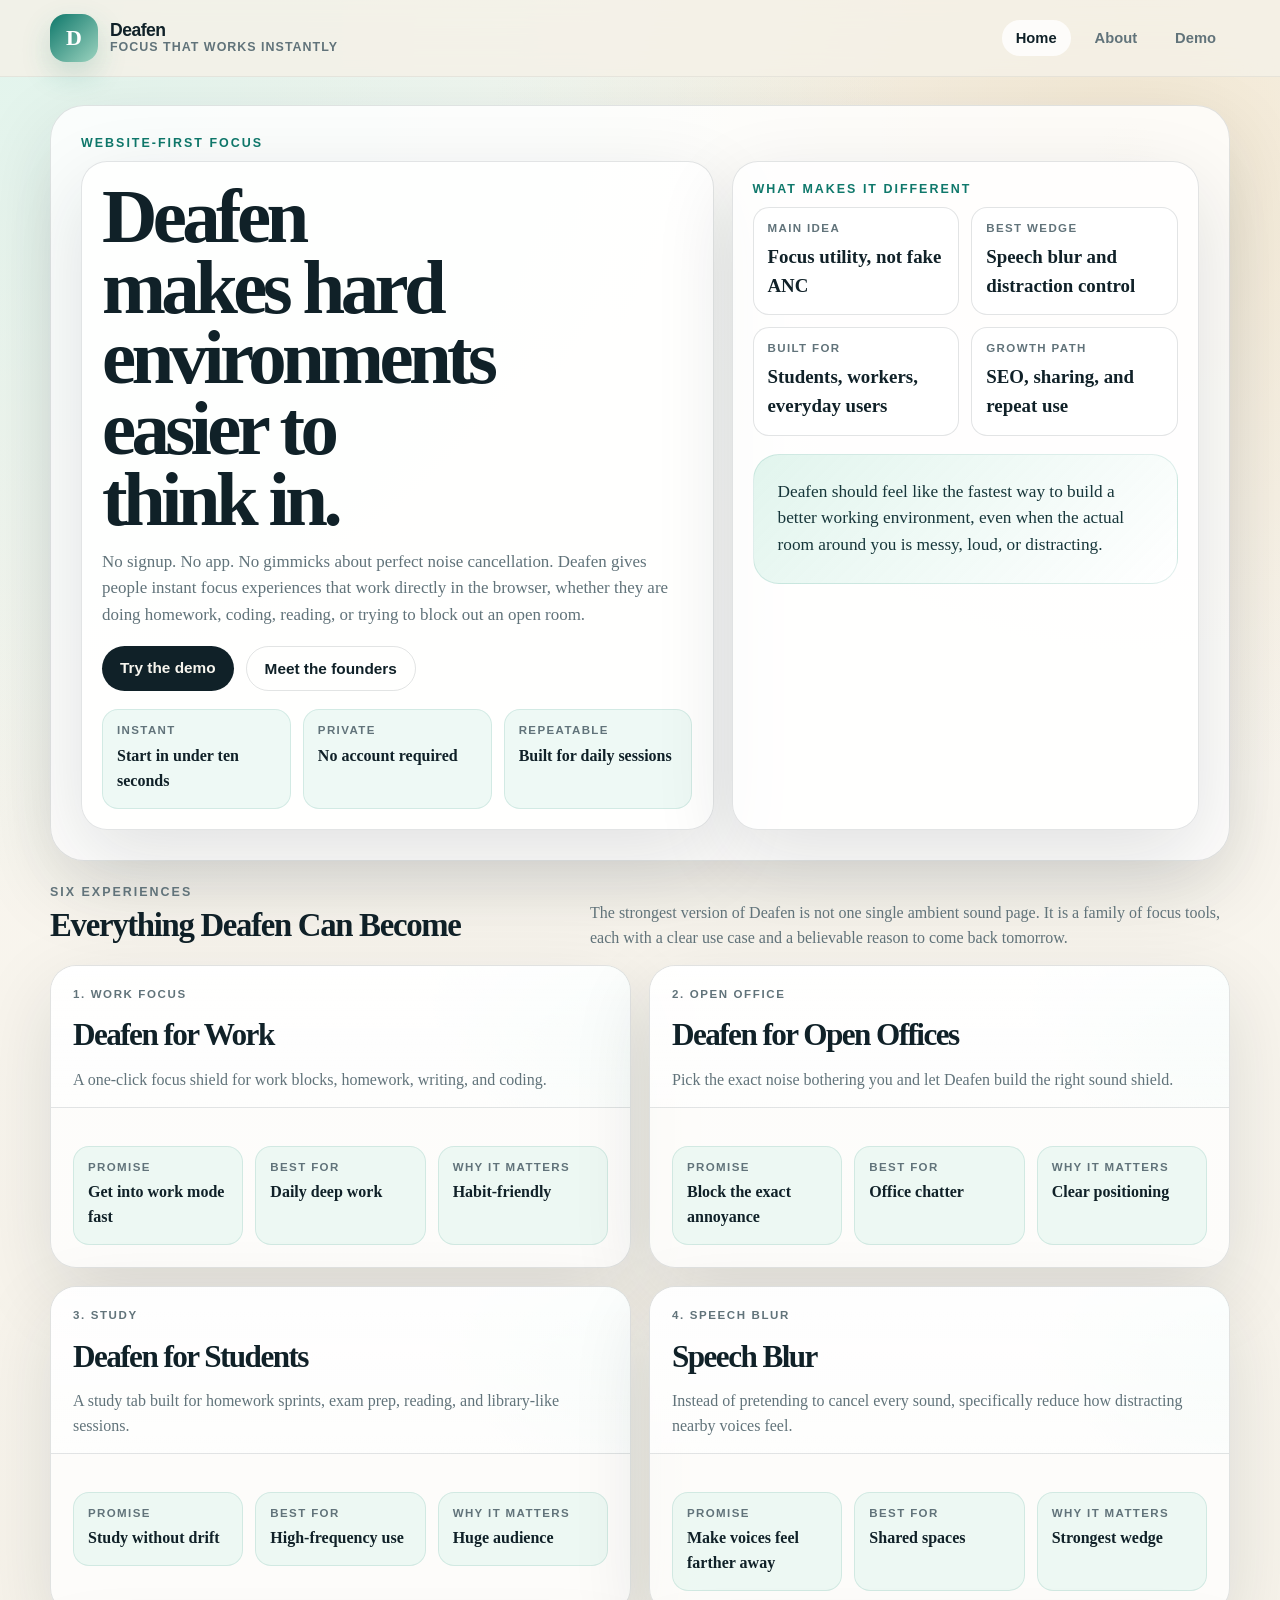
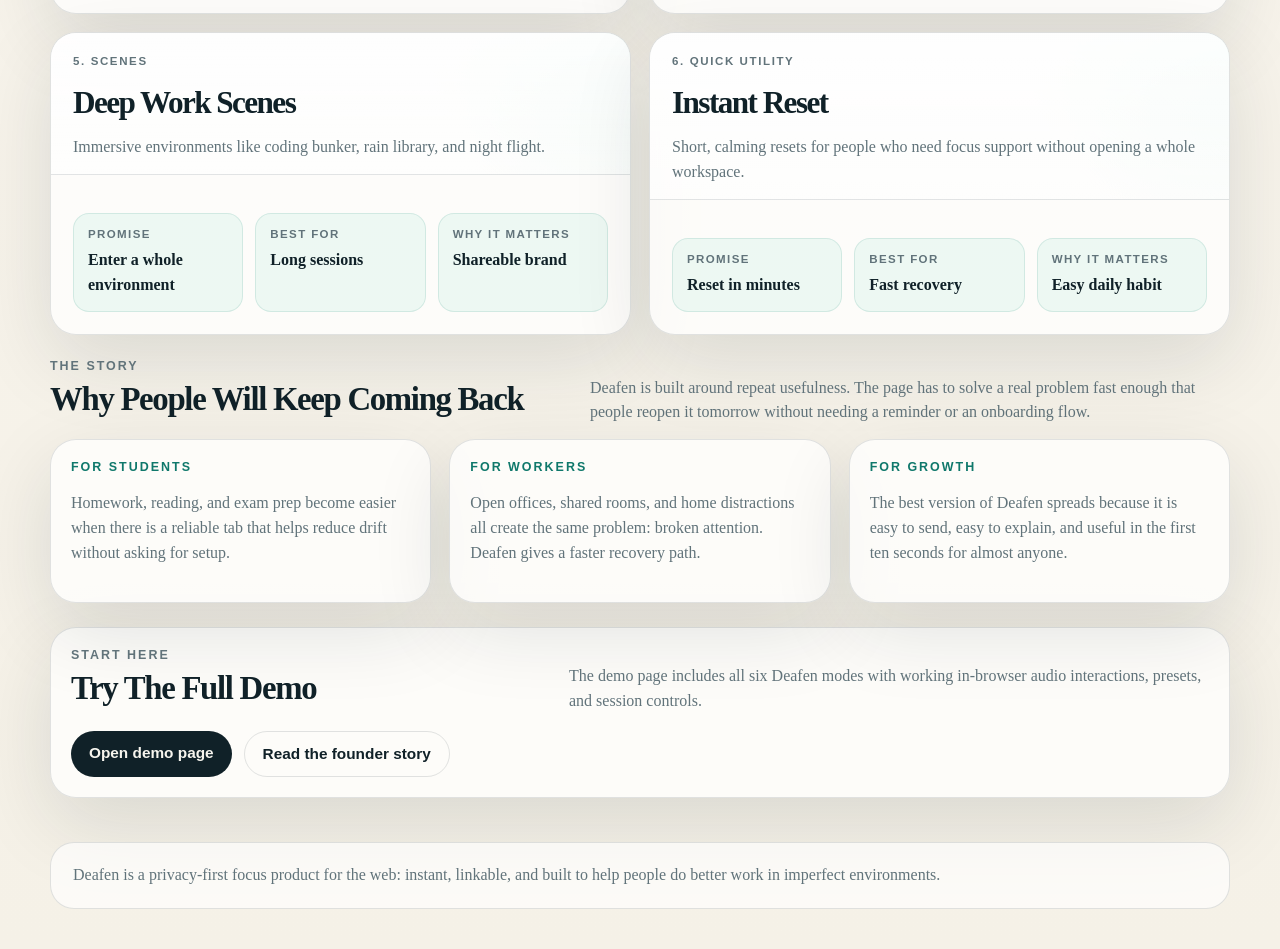
==== commit 9e120eec: "Add files via upload" ====
--- a/index.html
+++ b/index.html
@@ -1,564 +1,233 @@
 <!DOCTYPE html>
 <html lang="en">
 <head>
-<meta charset="UTF-8">
-<meta name="viewport" content="width=device-width, initial-scale=1.0">
-<title>Deafen — Six Website Paths That Can Actually Work</title>
-<style>
-  :root{
-    --bg:#f4f1ea;
-    --paper:rgba(255,255,255,0.78);
-    --ink:#162126;
-    --muted:#607076;
-    --line:rgba(22,33,38,0.12);
-    --accent:#0d7567;
-    --accent-soft:#d8efe8;
-    --warm:#f1e5cf;
-    --shadow:0 26px 90px rgba(22,33,38,0.12);
-    --radius:28px;
-  }
-  *{box-sizing:border-box}
-  html,body{margin:0;min-height:100%}
-  body{
-    font:16px/1.55 Georgia, "Times New Roman", serif;
-    color:var(--ink);
-    background:
-      radial-gradient(circle at top left, rgba(216,239,232,0.95), transparent 34%),
-      radial-gradient(circle at 90% 8%, rgba(241,229,207,0.88), transparent 28%),
-      linear-gradient(180deg, #f8f5ef 0%, var(--bg) 100%);
-    padding:24px 16px 44px;
-  }
-  .shell{max-width:1180px;margin:0 auto}
-  .hero{
-    background:var(--paper);
-    border:1px solid var(--line);
-    border-radius:34px;
-    box-shadow:var(--shadow);
-    padding:28px;
-    backdrop-filter:blur(18px);
-  }
-  .brand{
-    display:inline-flex;
-    align-items:center;
-    gap:12px;
-  }
-  .mark{
-    width:52px;
-    height:52px;
-    border-radius:16px;
-    display:grid;
-    place-items:center;
-    background:linear-gradient(135deg, var(--accent), #8bcbb6);
-    color:#fff;
-    font:700 22px/1 Georgia, serif;
-    box-shadow:0 16px 38px rgba(13,117,103,0.22);
-  }
-  .eyebrow{
-    margin:0;
-    color:var(--muted);
-    text-transform:uppercase;
-    letter-spacing:0.12em;
-    font:700 0.72rem/1.2 "Trebuchet MS", sans-serif;
-  }
-  h1{
-    margin:18px 0 10px;
-    font-size:clamp(2.8rem, 6vw, 5.8rem);
-    line-height:0.92;
-    letter-spacing:-0.06em;
-    max-width:10ch;
-  }
-  .lede{
-    max-width:50rem;
-    margin:0;
-    color:var(--muted);
-    font-size:1.08rem;
-  }
-  .hero-grid{
-    display:grid;
-    grid-template-columns:1.2fr 0.8fr;
-    gap:18px;
-    margin-top:24px;
-  }
-  .panel{
-    background:rgba(255,255,255,0.72);
-    border:1px solid var(--line);
-    border-radius:var(--radius);
-    padding:20px;
-  }
-  .stat-grid{
-    display:grid;
-    grid-template-columns:repeat(2,minmax(0,1fr));
-    gap:12px;
-  }
-  .stat{
-    padding:14px;
-    border-radius:18px;
-    border:1px solid var(--line);
-    background:rgba(255,255,255,0.78);
-  }
-  .stat b{
-    display:block;
-    margin-top:3px;
-    font-size:1.3rem;
-  }
-  .cta-row{
-    display:flex;
-    gap:12px;
-    flex-wrap:wrap;
-    margin-top:18px;
-  }
-  .pill{
-    display:inline-flex;
-    align-items:center;
-    gap:8px;
-    padding:10px 14px;
-    border-radius:999px;
-    background:var(--accent-soft);
-    color:#0d4e45;
-    border:1px solid rgba(13,117,103,0.12);
-    font:600 0.92rem/1 "Trebuchet MS", sans-serif;
-  }
-  .button{
-    appearance:none;
-    border:none;
-    border-radius:999px;
-    padding:13px 18px;
-    background:var(--ink);
-    color:#f7f4ee;
-    cursor:pointer;
-    font:600 0.98rem/1 "Trebuchet MS", sans-serif;
-    transition:transform .15s ease, opacity .15s ease;
-  }
-  .button:hover{transform:translateY(-1px)}
-  .button.secondary{
-    background:transparent;
-    color:var(--ink);
-    border:1px solid var(--line);
-  }
-  .section-head{
-    margin:28px 0 14px;
-    display:flex;
-    align-items:end;
-    justify-content:space-between;
-    gap:12px;
-    flex-wrap:wrap;
-  }
-  .section-head h2{
-    margin:0;
-    font-size:2rem;
-    letter-spacing:-0.04em;
-  }
-  .section-head p{
-    margin:0;
-    color:var(--muted);
-    max-width:36rem;
-  }
-  .grid{
-    display:grid;
-    grid-template-columns:repeat(2,minmax(0,1fr));
-    gap:18px;
-  }
-  .card{
-    background:var(--paper);
-    border:1px solid var(--line);
-    border-radius:30px;
-    box-shadow:var(--shadow);
-    overflow:hidden;
-  }
-  .card-top{
-    padding:22px 22px 14px;
-    border-bottom:1px solid var(--line);
-    background:
-      linear-gradient(180deg, rgba(255,255,255,0.88), rgba(255,255,255,0.52)),
-      radial-gradient(circle at top right, rgba(216,239,232,0.9), transparent 36%);
-  }
-  .kicker{
-    margin:0 0 10px;
-    color:var(--muted);
-    font:700 0.72rem/1.2 "Trebuchet MS", sans-serif;
-    letter-spacing:0.12em;
-    text-transform:uppercase;
-  }
-  .card h3{
-    margin:0;
-    font-size:2rem;
-    letter-spacing:-0.05em;
-  }
-  .tagline{
-    margin:8px 0 0;
-    color:var(--muted);
-    max-width:33rem;
-  }
-  .card-body{
-    padding:20px 22px 22px;
-    display:grid;
-    gap:18px;
-  }
-  .columns{
-    display:grid;
-    grid-template-columns:1fr 1fr;
-    gap:16px;
-  }
-  .box{
-    padding:16px;
-    border-radius:20px;
-    border:1px solid var(--line);
-    background:rgba(255,255,255,0.72);
-  }
-  .box h4{
-    margin:0 0 8px;
-    font:700 0.95rem/1.3 "Trebuchet MS", sans-serif;
-  }
-  ul{
-    margin:0;
-    padding-left:18px;
-    color:var(--muted);
-  }
-  .mini-grid{
-    display:grid;
-    grid-template-columns:repeat(3,minmax(0,1fr));
-    gap:12px;
-  }
-  .mini{
-    padding:14px;
-    border-radius:18px;
-    background:rgba(216,239,232,0.46);
-    border:1px solid rgba(13,117,103,0.12);
-  }
-  .mini span{
-    display:block;
-    color:var(--muted);
-    font:700 0.72rem/1.2 "Trebuchet MS", sans-serif;
-    letter-spacing:0.12em;
-    text-transform:uppercase;
-  }
-  .mini strong{
-    display:block;
-    margin-top:6px;
-    font-size:1.06rem;
-  }
-  .note{
-    color:var(--muted);
-    margin:0;
-  }
-  .footer{
-    margin-top:20px;
-    padding:18px 20px;
-    border-radius:22px;
-    border:1px solid var(--line);
-    background:rgba(255,255,255,0.65);
-    color:var(--muted);
-  }
-  @media (max-width:900px){
-    .hero-grid,.grid,.columns,.mini-grid{grid-template-columns:1fr}
-  }
-</style>
+  <meta charset="UTF-8">
+  <meta name="viewport" content="width=device-width, initial-scale=1.0">
+  <title>Deafen — Focus That Works Instantly</title>
+  <meta name="description" content="Deafen is a no-signup website for sharper focus. Block distractions, blur nearby speech, and drop into work faster with instant sound environments.">
+  <link rel="stylesheet" href="styles.css">
 </head>
 <body>
-<div class="shell">
-  <section class="hero">
-    <div class="brand">
-      <div class="mark">D</div>
-      <div>
-        <p class="eyebrow">Deafen</p>
-        <p style="margin:2px 0 0;color:var(--muted)">Six website-native product directions that can actually ship</p>
-      </div>
+  <header class="site-header">
+    <div class="site-header-inner">
+      <a class="brand" href="index.html">
+        <span class="brand-mark">D</span>
+        <span class="brand-copy">
+          <strong>Deafen</strong>
+          <span>Focus that works instantly</span>
+        </span>
+      </a>
+      <nav class="site-nav">
+        <a class="nav-link active" href="index.html">Home</a>
+        <a class="nav-link" href="about.html">About</a>
+        <a class="nav-link" href="demo.html">Demo</a>
+      </nav>
     </div>
-
-    <h1>Stop faking ANC. Start owning focus.</h1>
-    <p class="lede">Deafen should become an instant, no-signup web product that delivers value in under ten seconds. The opportunity is not “perfect noise-cancelling headphones in the browser.” It is building sharper focus tools that feel immediate, private, and linkable.</p>
-
-    <div class="hero-grid">
-      <div class="panel">
-        <p class="eyebrow">Why This Pivot Wins</p>
-        <div class="stat-grid">
-          <div class="stat">Works on web<b>No app</b></div>
-          <div class="stat">Starts instantly<b>No signup</b></div>
-          <div class="stat">Habit potential<b>Daily sessions</b></div>
-          <div class="stat">Growth path<b>SEO + sharing</b></div>
-        </div>
-        <div class="cta-row">
-          <span class="pill">Fast utility, not science project</span>
-          <span class="pill">Private by default</span>
-          <span class="pill">Built for repeat use</span>
-        </div>
-      </div>
-      <div class="panel">
-        <p class="eyebrow">What Deafen Needs</p>
-        <p class="note">To support a strong valuation story later, the product needs retention, repeat weekly usage, direct traffic, and a believable premium path. Engagement helps, but only if users keep coming back because the product reliably solves a real daily problem.</p>
-        <div class="cta-row">
-          <button class="button" type="button" onclick="document.getElementById('paths').scrollIntoView({behavior:'smooth'})">See All 6 Paths</button>
-          <button class="button secondary" type="button" onclick="document.getElementById('recommended').scrollIntoView({behavior:'smooth'})">Jump to Recommendation</button>
-        </div>
-      </div>
+  </header>
+
+  <main class="page">
+    <div class="site-shell">
+      <section class="hero">
+        <p class="eyebrow">Website-first focus</p>
+        <div class="hero-grid">
+          <div class="hero-card">
+            <h1>Deafen makes hard environments easier to think in.</h1>
+            <p class="lede">No signup. No app. No gimmicks about perfect noise cancellation. Deafen gives people instant focus experiences that work directly in the browser, whether they are doing homework, coding, reading, or trying to block out an open room.</p>
+            <div class="cta-row">
+              <a class="button" href="demo.html">Try the demo</a>
+              <a class="button secondary" href="about.html">Meet the founders</a>
+            </div>
+            <div class="mini-grid">
+              <div class="mini">
+                <span>Instant</span>
+                <strong>Start in under ten seconds</strong>
+              </div>
+              <div class="mini">
+                <span>Private</span>
+                <strong>No account required</strong>
+              </div>
+              <div class="mini">
+                <span>Repeatable</span>
+                <strong>Built for daily sessions</strong>
+              </div>
+            </div>
+          </div>
+          <div class="hero-card">
+            <p class="eyebrow">What makes it different</p>
+            <div class="stat-grid">
+              <div class="stat">
+                <span>Main idea</span>
+                <strong>Focus utility, not fake ANC</strong>
+              </div>
+              <div class="stat">
+                <span>Best wedge</span>
+                <strong>Speech blur and distraction control</strong>
+              </div>
+              <div class="stat">
+                <span>Built for</span>
+                <strong>Students, workers, everyday users</strong>
+              </div>
+              <div class="stat">
+                <span>Growth path</span>
+                <strong>SEO, sharing, and repeat use</strong>
+              </div>
+            </div>
+            <div class="quote-panel" style="margin-top:18px">
+              <p>Deafen should feel like the fastest way to build a better working environment, even when the actual room around you is messy, loud, or distracting.</p>
+            </div>
+          </div>
+        </div>
+      </section>
+
+      <section class="section">
+        <div class="section-head">
+          <div>
+            <p class="eyebrow">Six experiences</p>
+            <h2>Everything Deafen Can Become</h2>
+          </div>
+          <p>The strongest version of Deafen is not one single ambient sound page. It is a family of focus tools, each with a clear use case and a believable reason to come back tomorrow.</p>
+        </div>
+
+        <div class="grid-2">
+          <article class="card">
+            <div class="card-top">
+              <p class="kicker">1. Work Focus</p>
+              <h3>Deafen for Work</h3>
+              <p class="tagline">A one-click focus shield for work blocks, homework, writing, and coding.</p>
+            </div>
+            <div class="card-body">
+              <div class="mini-grid">
+                <div class="mini"><span>Promise</span><strong>Get into work mode fast</strong></div>
+                <div class="mini"><span>Best for</span><strong>Daily deep work</strong></div>
+                <div class="mini"><span>Why it matters</span><strong>Habit-friendly</strong></div>
+              </div>
+            </div>
+          </article>
+
+          <article class="card">
+            <div class="card-top">
+              <p class="kicker">2. Open Office</p>
+              <h3>Deafen for Open Offices</h3>
+              <p class="tagline">Pick the exact noise bothering you and let Deafen build the right sound shield.</p>
+            </div>
+            <div class="card-body">
+              <div class="mini-grid">
+                <div class="mini"><span>Promise</span><strong>Block the exact annoyance</strong></div>
+                <div class="mini"><span>Best for</span><strong>Office chatter</strong></div>
+                <div class="mini"><span>Why it matters</span><strong>Clear positioning</strong></div>
+              </div>
+            </div>
+          </article>
+
+          <article class="card">
+            <div class="card-top">
+              <p class="kicker">3. Study</p>
+              <h3>Deafen for Students</h3>
+              <p class="tagline">A study tab built for homework sprints, exam prep, reading, and library-like sessions.</p>
+            </div>
+            <div class="card-body">
+              <div class="mini-grid">
+                <div class="mini"><span>Promise</span><strong>Study without drift</strong></div>
+                <div class="mini"><span>Best for</span><strong>High-frequency use</strong></div>
+                <div class="mini"><span>Why it matters</span><strong>Huge audience</strong></div>
+              </div>
+            </div>
+          </article>
+
+          <article class="card">
+            <div class="card-top">
+              <p class="kicker">4. Speech Blur</p>
+              <h3>Speech Blur</h3>
+              <p class="tagline">Instead of pretending to cancel every sound, specifically reduce how distracting nearby voices feel.</p>
+            </div>
+            <div class="card-body">
+              <div class="mini-grid">
+                <div class="mini"><span>Promise</span><strong>Make voices feel farther away</strong></div>
+                <div class="mini"><span>Best for</span><strong>Shared spaces</strong></div>
+                <div class="mini"><span>Why it matters</span><strong>Strongest wedge</strong></div>
+              </div>
+            </div>
+          </article>
+
+          <article class="card">
+            <div class="card-top">
+              <p class="kicker">5. Scenes</p>
+              <h3>Deep Work Scenes</h3>
+              <p class="tagline">Immersive environments like coding bunker, rain library, and night flight.</p>
+            </div>
+            <div class="card-body">
+              <div class="mini-grid">
+                <div class="mini"><span>Promise</span><strong>Enter a whole environment</strong></div>
+                <div class="mini"><span>Best for</span><strong>Long sessions</strong></div>
+                <div class="mini"><span>Why it matters</span><strong>Shareable brand</strong></div>
+              </div>
+            </div>
+          </article>
+
+          <article class="card">
+            <div class="card-top">
+              <p class="kicker">6. Quick Utility</p>
+              <h3>Instant Reset</h3>
+              <p class="tagline">Short, calming resets for people who need focus support without opening a whole workspace.</p>
+            </div>
+            <div class="card-body">
+              <div class="mini-grid">
+                <div class="mini"><span>Promise</span><strong>Reset in minutes</strong></div>
+                <div class="mini"><span>Best for</span><strong>Fast recovery</strong></div>
+                <div class="mini"><span>Why it matters</span><strong>Easy daily habit</strong></div>
+              </div>
+            </div>
+          </article>
+        </div>
+      </section>
+
+      <section class="section">
+        <div class="section-head">
+          <div>
+            <p class="eyebrow">The story</p>
+            <h2>Why People Will Keep Coming Back</h2>
+          </div>
+          <p>Deafen is built around repeat usefulness. The page has to solve a real problem fast enough that people reopen it tomorrow without needing a reminder or an onboarding flow.</p>
+        </div>
+
+        <div class="grid-3">
+          <div class="panel">
+            <p class="eyebrow">For students</p>
+            <p class="note">Homework, reading, and exam prep become easier when there is a reliable tab that helps reduce drift without asking for setup.</p>
+          </div>
+          <div class="panel">
+            <p class="eyebrow">For workers</p>
+            <p class="note">Open offices, shared rooms, and home distractions all create the same problem: broken attention. Deafen gives a faster recovery path.</p>
+          </div>
+          <div class="panel">
+            <p class="eyebrow">For growth</p>
+            <p class="note">The best version of Deafen spreads because it is easy to send, easy to explain, and useful in the first ten seconds for almost anyone.</p>
+          </div>
+        </div>
+      </section>
+
+      <section class="section">
+        <div class="hero-card">
+          <div class="section-head" style="margin-bottom:0">
+            <div>
+              <p class="eyebrow">Start here</p>
+              <h2>Try The Full Demo</h2>
+            </div>
+            <p>The demo page includes all six Deafen modes with working in-browser audio interactions, presets, and session controls.</p>
+          </div>
+          <div class="cta-row">
+            <a class="button" href="demo.html">Open demo page</a>
+            <a class="button secondary" href="about.html">Read the founder story</a>
+          </div>
+        </div>
+      </section>
     </div>
-  </section>
-
-  <div class="section-head" id="paths">
-    <div>
-      <p class="eyebrow">Product Directions</p>
-      <h2>Six Paths For Deafen</h2>
+  </main>
+
+  <footer class="site-footer">
+    <div class="site-footer-panel">
+      Deafen is a privacy-first focus product for the web: instant, linkable, and built to help people do better work in imperfect environments.
     </div>
-    <p>Every path below is designed to work directly on the website, require no signup, and feel useful fast enough to drive daily sessions.</p>
-  </div>
-
-  <section class="grid">
-    <article class="card">
-      <div class="card-top">
-        <p class="kicker">1. Work Focus</p>
-        <h3>Deafen for Work</h3>
-        <p class="tagline">A one-click focus shield for people doing homework, coding, writing, meetings, and solo work.</p>
-      </div>
-      <div class="card-body">
-        <div class="mini-grid">
-          <div class="mini"><span>Main promise</span><strong>Get into work mode fast</strong></div>
-          <div class="mini"><span>Audience</span><strong>Knowledge workers</strong></div>
-          <div class="mini"><span>Hook</span><strong>One click to lock in</strong></div>
-        </div>
-        <div class="columns">
-          <div class="box">
-            <h4>MVP Features</h4>
-            <ul>
-              <li>One big start button</li>
-              <li>25, 50, and 90 minute work modes</li>
-              <li>Brown noise, office hush, and rain presets</li>
-              <li>Auto-fade in and fade out</li>
-            </ul>
-          </div>
-          <div class="box">
-            <h4>Why It Can Win</h4>
-            <ul>
-              <li>Directly useful in under ten seconds</li>
-              <li>Broad audience with daily repeat potential</li>
-              <li>Easy SEO around focus, work, and study queries</li>
-              <li>Natural premium path through extra scenes and modes</li>
-            </ul>
-          </div>
-        </div>
-      </div>
-    </article>
-
-    <article class="card">
-      <div class="card-top">
-        <p class="kicker">2. Office Noise</p>
-        <h3>Deafen for Open Offices</h3>
-        <p class="tagline">An outcome-first page that asks what is bothering you, then instantly builds the right sound shield.</p>
-      </div>
-      <div class="card-body">
-        <div class="mini-grid">
-          <div class="mini"><span>Main promise</span><strong>Block the exact annoyance</strong></div>
-          <div class="mini"><span>Audience</span><strong>Office workers</strong></div>
-          <div class="mini"><span>Hook</span><strong>Tell us the noise</strong></div>
-        </div>
-        <div class="columns">
-          <div class="box">
-            <h4>MVP Features</h4>
-            <ul>
-              <li>Buttons for coworkers, keyboard, AC, traffic, and cafe noise</li>
-              <li>Automatic matching sound profile</li>
-              <li>Simple intensity slider</li>
-              <li>Focus timer attached to the chosen mode</li>
-            </ul>
-          </div>
-          <div class="box">
-            <h4>Why It Can Win</h4>
-            <ul>
-              <li>Very clear positioning for landing pages</li>
-              <li>Feels customized without asking users to think hard</li>
-              <li>Better conversion than a generic sound mixer</li>
-              <li>Easy workplace-sharing story</li>
-            </ul>
-          </div>
-        </div>
-      </div>
-    </article>
-
-    <article class="card">
-      <div class="card-top">
-        <p class="kicker">3. Student Focus</p>
-        <h3>Deafen for Students</h3>
-        <p class="tagline">A study-first tab that feels built for homework, exam prep, reading, and long library-style sessions.</p>
-      </div>
-      <div class="card-body">
-        <div class="mini-grid">
-          <div class="mini"><span>Main promise</span><strong>Study without drift</strong></div>
-          <div class="mini"><span>Audience</span><strong>Students</strong></div>
-          <div class="mini"><span>Hook</span><strong>Exam mode in one click</strong></div>
-        </div>
-        <div class="columns">
-          <div class="box">
-            <h4>MVP Features</h4>
-            <ul>
-              <li>Homework sprint, reading mode, exam cram presets</li>
-              <li>Gentle timers for deep study blocks</li>
-              <li>ADHD-friendly steady sound profiles</li>
-              <li>Local-only session streaks with no account</li>
-            </ul>
-          </div>
-          <div class="box">
-            <h4>Why It Can Win</h4>
-            <ul>
-              <li>Massive audience with high daily frequency</li>
-              <li>Shareable through TikTok, Reddit, and YouTube</li>
-              <li>Strong back-to-school and finals season spikes</li>
-              <li>Natural fit for creators showing study setups</li>
-            </ul>
-          </div>
-        </div>
-      </div>
-    </article>
-
-    <article class="card">
-      <div class="card-top">
-        <p class="kicker">4. Speech Blur</p>
-        <h3>Speech Blur</h3>
-        <p class="tagline">Instead of pretending to cancel all sound, specifically reduce how distracting nearby voices feel.</p>
-      </div>
-      <div class="card-body">
-        <div class="mini-grid">
-          <div class="mini"><span>Main promise</span><strong>Make voices feel farther away</strong></div>
-          <div class="mini"><span>Audience</span><strong>Anyone near people</strong></div>
-          <div class="mini"><span>Hook</span><strong>Soft, balanced, cocoon</strong></div>
-        </div>
-        <div class="columns">
-          <div class="box">
-            <h4>MVP Features</h4>
-            <ul>
-              <li>Speech-shaped masking presets</li>
-              <li>Soft, balanced, and cocoon modes</li>
-              <li>Headphone-first interface</li>
-              <li>Short explanation of how and when it works</li>
-            </ul>
-          </div>
-          <div class="box">
-            <h4>Why It Can Win</h4>
-            <ul>
-              <li>Much more believable than fake ANC</li>
-              <li>Targets one of the most distracting real-world problems</li>
-              <li>Differentiated from generic rain and lo-fi sites</li>
-              <li>Strong potential brand wedge for Deafen</li>
-            </ul>
-          </div>
-        </div>
-      </div>
-    </article>
-
-    <article class="card">
-      <div class="card-top">
-        <p class="kicker">5. Atmosphere</p>
-        <h3>Deep Work Scenes</h3>
-        <p class="tagline">A premium-feeling web experience built around scenes, moods, and immersive focus environments.</p>
-      </div>
-      <div class="card-body">
-        <div class="mini-grid">
-          <div class="mini"><span>Main promise</span><strong>Enter a whole environment</strong></div>
-          <div class="mini"><span>Audience</span><strong>Creative and aesthetic users</strong></div>
-          <div class="mini"><span>Hook</span><strong>Beautiful enough to share</strong></div>
-        </div>
-        <div class="columns">
-          <div class="box">
-            <h4>MVP Features</h4>
-            <ul>
-              <li>Scenes like coding bunker, rain library, night flight, quiet train</li>
-              <li>Matching timer and subtle motion</li>
-              <li>Quick-switch scene dock</li>
-              <li>Local saved favorites</li>
-            </ul>
-          </div>
-          <div class="box">
-            <h4>Why It Can Win</h4>
-            <ul>
-              <li>Stronger emotional brand than utility-only tools</li>
-              <li>Great for viral screenshots and clips</li>
-              <li>Feels more premium without a signup wall</li>
-              <li>Natural paid expansion path through scene packs</li>
-            </ul>
-          </div>
-        </div>
-      </div>
-    </article>
-
-    <article class="card">
-      <div class="card-top">
-        <p class="kicker">6. Quick Utility</p>
-        <h3>Instant Reset</h3>
-        <p class="tagline">A short-session utility for people who need to snap into focus without committing to a full workspace.</p>
-      </div>
-      <div class="card-body">
-        <div class="mini-grid">
-          <div class="mini"><span>Main promise</span><strong>Reset in minutes</strong></div>
-          <div class="mini"><span>Audience</span><strong>Busy general users</strong></div>
-          <div class="mini"><span>Hook</span><strong>3, 10, 25, or 60 minute reset</strong></div>
-        </div>
-        <div class="columns">
-          <div class="box">
-            <h4>MVP Features</h4>
-            <ul>
-              <li>Three minute reset, ten minute reboot, twenty-five minute focus, sixty minute deep work</li>
-              <li>One-click start for each mode</li>
-              <li>Automatic fade out</li>
-              <li>Calm visual state that never asks for setup</li>
-            </ul>
-          </div>
-          <div class="box">
-            <h4>Why It Can Win</h4>
-            <ul>
-              <li>Easier to explain than a full productivity stack</li>
-              <li>Good habit loop for repeat daily sessions</li>
-              <li>Useful for workers, students, and general consumers</li>
-              <li>Feels like a simple web utility people can bookmark</li>
-            </ul>
-          </div>
-        </div>
-      </div>
-    </article>
-  </section>
-
-  <div class="section-head" id="recommended">
-    <div>
-      <p class="eyebrow">Recommendation</p>
-      <h2>What Deafen Should Actually Build</h2>
-    </div>
-    <p>The strongest wedge is the one that is most believable, most differentiated, and most likely to get repeat daily use without needing installation or setup.</p>
-  </div>
-
-  <section class="panel">
-    <div class="columns">
-      <div class="box" style="background:var(--accent-soft)">
-        <h4>Best Primary Direction</h4>
-        <p class="note"><strong>Speech Blur / Focus Shield</strong> is the strongest lead concept. It gives Deafen a sharp promise, avoids fake ANC claims, and tackles one of the most annoying distractions people actually want solved: nearby speech.</p>
-      </div>
-      <div class="box" style="background:rgba(241,229,207,0.62)">
-        <h4>Best Backup Direction</h4>
-        <p class="note"><strong>Deafen for Students</strong> is the best growth-friendly secondary direction because it has huge audience size, obvious repeat use, and better odds of organic sharing through study content.</p>
-      </div>
-    </div>
-    <div class="columns" style="margin-top:16px">
-      <div class="box">
-        <h4>Simple Ranking</h4>
-        <ul>
-          <li>Speech Blur / Focus Shield</li>
-          <li>Deafen for Open Offices</li>
-          <li>Deafen for Students</li>
-          <li>Deep Work Scenes</li>
-          <li>Instant Reset</li>
-          <li>Deafen for Work as the broad fallback</li>
-        </ul>
-      </div>
-      <div class="box">
-        <h4>Metric Reality</h4>
-        <ul>
-          <li>Fifty thousand users and strong usage can help tell a story, but valuation comes from retention and growth quality.</li>
-          <li>A crowded category means differentiation matters more than raw ambient sound volume.</li>
-          <li>The winning version of Deafen must solve a felt problem instantly and keep doing so every day.</li>
-        </ul>
-      </div>
-    </div>
-  </section>
-
-  <div class="footer">
-    This page replaces the broken browser ANC experiment with six product directions that can actually live on a website, require no signup, and support a more believable path to growth.
-  </div>
-</div>
+  </footer>
 </body>
 </html>
--- a/styles.css
+++ b/styles.css
@@ -0,0 +1,584 @@
+:root{
+  --bg:#f5f1e7;
+  --paper:rgba(255,255,255,0.8);
+  --paper-strong:#ffffff;
+  --ink:#102128;
+  --muted:#61737a;
+  --line:rgba(16,33,40,0.12);
+  --accent:#0f786b;
+  --accent-2:#9cd3bf;
+  --accent-3:#dff4ec;
+  --warm:#f0e4cc;
+  --warning:#b45d34;
+  --shadow:0 26px 80px rgba(16,33,40,0.12);
+  --radius-xl:34px;
+  --radius-lg:26px;
+  --radius-md:18px;
+  --container:min(1180px, calc(100vw - 32px));
+}
+
+*{box-sizing:border-box}
+html{scroll-behavior:smooth}
+body{
+  margin:0;
+  min-height:100%;
+  font:16px/1.55 Georgia, "Times New Roman", serif;
+  color:var(--ink);
+  background:
+    radial-gradient(circle at top left, rgba(223,244,236,0.92), transparent 32%),
+    radial-gradient(circle at 88% 6%, rgba(240,228,204,0.82), transparent 24%),
+    linear-gradient(180deg, #faf7f1 0%, var(--bg) 100%);
+}
+a{color:inherit;text-decoration:none}
+img{max-width:100%;display:block}
+button,input,select{font:inherit}
+
+.site-shell{width:var(--container);margin:0 auto}
+.site-header{
+  position:sticky;
+  top:0;
+  z-index:20;
+  backdrop-filter:blur(16px);
+  background:rgba(245,241,231,0.82);
+  border-bottom:1px solid rgba(16,33,40,0.06);
+}
+.site-header-inner{
+  width:var(--container);
+  margin:0 auto;
+  display:flex;
+  align-items:center;
+  justify-content:space-between;
+  gap:20px;
+  padding:14px 0;
+}
+.brand{
+  display:inline-flex;
+  align-items:center;
+  gap:12px;
+}
+.brand-mark{
+  width:48px;
+  height:48px;
+  border-radius:16px;
+  display:grid;
+  place-items:center;
+  background:linear-gradient(135deg, var(--accent), var(--accent-2));
+  color:#fff;
+  font:700 22px/1 Georgia, serif;
+  box-shadow:0 12px 30px rgba(15,120,107,0.2);
+}
+.brand-copy strong{
+  display:block;
+  font:700 1.1rem/1.1 "Trebuchet MS", sans-serif;
+  letter-spacing:-0.03em;
+}
+.brand-copy span{
+  display:block;
+  color:var(--muted);
+  font:600 0.78rem/1.2 "Trebuchet MS", sans-serif;
+  letter-spacing:0.08em;
+  text-transform:uppercase;
+}
+.site-nav{
+  display:flex;
+  gap:10px;
+  flex-wrap:wrap;
+}
+.nav-link{
+  padding:11px 14px;
+  border-radius:999px;
+  color:var(--muted);
+  font:600 0.92rem/1 "Trebuchet MS", sans-serif;
+}
+.nav-link:hover,.nav-link.active{
+  background:rgba(255,255,255,0.8);
+  color:var(--ink);
+}
+
+.page{
+  padding:28px 0 44px;
+}
+.hero{
+  background:var(--paper);
+  border:1px solid var(--line);
+  border-radius:var(--radius-xl);
+  box-shadow:var(--shadow);
+  padding:30px;
+}
+.eyebrow{
+  margin:0 0 10px;
+  color:var(--accent);
+  font:700 0.78rem/1.2 "Trebuchet MS", sans-serif;
+  letter-spacing:0.16em;
+  text-transform:uppercase;
+}
+.hero-grid{
+  display:grid;
+  grid-template-columns:1.15fr 0.85fr;
+  gap:18px;
+  align-items:stretch;
+}
+.hero h1{
+  margin:0;
+  font-size:clamp(2.8rem, 6vw, 5.7rem);
+  line-height:0.92;
+  letter-spacing:-0.06em;
+  max-width:10ch;
+}
+.lede{
+  margin:14px 0 0;
+  max-width:50rem;
+  color:var(--muted);
+  font-size:1.06rem;
+}
+.hero-card,.panel,.card,.feature-panel{
+  background:rgba(255,255,255,0.74);
+  border:1px solid var(--line);
+  border-radius:var(--radius-lg);
+  box-shadow:var(--shadow);
+}
+.hero-card,.panel{
+  padding:20px;
+}
+.stat-grid{
+  display:grid;
+  grid-template-columns:repeat(2, minmax(0,1fr));
+  gap:12px;
+}
+.stat{
+  padding:14px;
+  border-radius:16px;
+  border:1px solid var(--line);
+  background:rgba(255,255,255,0.76);
+}
+.stat span{
+  display:block;
+  color:var(--muted);
+  font:700 0.72rem/1.2 "Trebuchet MS", sans-serif;
+  letter-spacing:0.12em;
+  text-transform:uppercase;
+}
+.stat strong{
+  display:block;
+  margin-top:6px;
+  font-size:1.18rem;
+}
+.cta-row{
+  display:flex;
+  gap:12px;
+  flex-wrap:wrap;
+  margin-top:18px;
+}
+.button{
+  appearance:none;
+  border:none;
+  border-radius:999px;
+  padding:14px 18px;
+  background:var(--ink);
+  color:#f7f5ee;
+  cursor:pointer;
+  font:600 0.96rem/1 "Trebuchet MS", sans-serif;
+  transition:transform .15s ease, opacity .15s ease, background .15s ease;
+}
+.button:hover{transform:translateY(-1px)}
+.button.secondary{
+  background:transparent;
+  color:var(--ink);
+  border:1px solid var(--line);
+}
+.button.soft{
+  background:var(--accent-3);
+  color:#12493f;
+}
+.section{
+  margin-top:24px;
+}
+.section-head{
+  display:flex;
+  justify-content:space-between;
+  align-items:end;
+  gap:16px;
+  flex-wrap:wrap;
+  margin-bottom:14px;
+}
+.section-head h2{
+  margin:0;
+  font-size:2.05rem;
+  letter-spacing:-0.04em;
+}
+.section-head p{
+  margin:0;
+  color:var(--muted);
+  max-width:40rem;
+}
+.grid-2{
+  display:grid;
+  grid-template-columns:repeat(2, minmax(0,1fr));
+  gap:18px;
+}
+.grid-3{
+  display:grid;
+  grid-template-columns:repeat(3, minmax(0,1fr));
+  gap:18px;
+}
+.card{
+  overflow:hidden;
+}
+.card-top{
+  padding:22px 22px 14px;
+  border-bottom:1px solid var(--line);
+  background:
+    linear-gradient(180deg, rgba(255,255,255,0.9), rgba(255,255,255,0.56)),
+    radial-gradient(circle at top right, rgba(223,244,236,0.9), transparent 34%);
+}
+.card-body{
+  padding:20px 22px 22px;
+}
+.kicker{
+  margin:0 0 10px;
+  color:var(--muted);
+  font:700 0.72rem/1.2 "Trebuchet MS", sans-serif;
+  letter-spacing:0.14em;
+  text-transform:uppercase;
+}
+.card h3,.feature-panel h3{
+  margin:0;
+  font-size:1.95rem;
+  letter-spacing:-0.05em;
+}
+.tagline,.note,.bullets{
+  color:var(--muted);
+}
+.tagline{margin:8px 0 0}
+.mini-grid{
+  display:grid;
+  grid-template-columns:repeat(3, minmax(0,1fr));
+  gap:12px;
+  margin-top:18px;
+}
+.mini{
+  padding:14px;
+  border-radius:16px;
+  border:1px solid rgba(15,120,107,0.12);
+  background:rgba(223,244,236,0.52);
+}
+.mini span{
+  display:block;
+  color:var(--muted);
+  font:700 0.72rem/1.2 "Trebuchet MS", sans-serif;
+  letter-spacing:0.12em;
+  text-transform:uppercase;
+}
+.mini strong{
+  display:block;
+  margin-top:6px;
+  font-size:1rem;
+}
+.split{
+  display:grid;
+  grid-template-columns:1fr 1fr;
+  gap:16px;
+  margin-top:18px;
+}
+.box{
+  padding:16px;
+  border-radius:18px;
+  border:1px solid var(--line);
+  background:rgba(255,255,255,0.72);
+}
+.box h4{
+  margin:0 0 8px;
+  font:700 0.95rem/1.3 "Trebuchet MS", sans-serif;
+}
+ul{
+  margin:0;
+  padding-left:18px;
+  color:var(--muted);
+}
+.quote-panel{
+  padding:24px;
+  border-radius:var(--radius-lg);
+  background:linear-gradient(135deg, rgba(223,244,236,0.92), rgba(255,255,255,0.76));
+  border:1px solid rgba(15,120,107,0.12);
+}
+.quote-panel p{
+  margin:0;
+  color:#17363a;
+  font-size:1.08rem;
+}
+.founders{
+  display:grid;
+  grid-template-columns:repeat(2, minmax(0,1fr));
+  gap:22px;
+}
+.founder-card{
+  padding:22px;
+  border-radius:28px;
+  background:var(--paper);
+  border:1px solid var(--line);
+  box-shadow:var(--shadow);
+  text-align:center;
+}
+.founder-photo{
+  aspect-ratio:1/1;
+  width:100%;
+  max-width:260px;
+  margin:0 auto 18px;
+  border-radius:28px;
+  overflow:hidden;
+  border:4px solid rgba(255,255,255,0.9);
+  box-shadow:0 16px 36px rgba(16,33,40,0.16);
+  background:#777;
+}
+.founder-photo img{
+  width:100%;
+  height:100%;
+  object-fit:cover;
+}
+.founder-card h3{
+  margin:0;
+  font-size:1.95rem;
+  letter-spacing:-0.04em;
+}
+.role{
+  margin:4px 0 0;
+  color:#93a2a7;
+  font:600 1rem/1.3 "Trebuchet MS", sans-serif;
+}
+.timeline{
+  display:grid;
+  gap:14px;
+}
+.timeline-item{
+  padding:16px 18px;
+  border-radius:18px;
+  background:rgba(255,255,255,0.74);
+  border:1px solid var(--line);
+}
+.timeline-item strong{
+  display:block;
+  margin-bottom:6px;
+  font:700 0.92rem/1.2 "Trebuchet MS", sans-serif;
+  text-transform:uppercase;
+  letter-spacing:0.12em;
+  color:var(--accent);
+}
+
+.demo-layout{
+  display:grid;
+  grid-template-columns:320px minmax(0,1fr);
+  gap:18px;
+}
+.demo-sidebar{
+  padding:18px;
+  position:sticky;
+  top:92px;
+  align-self:start;
+}
+.mode-list{
+  display:grid;
+  gap:10px;
+  margin-top:14px;
+}
+.mode-button{
+  width:100%;
+  text-align:left;
+  padding:14px 16px;
+  border-radius:18px;
+  border:1px solid var(--line);
+  background:rgba(255,255,255,0.8);
+  cursor:pointer;
+  transition:transform .15s ease, border-color .15s ease, background .15s ease;
+}
+.mode-button:hover{transform:translateY(-1px)}
+.mode-button.active{
+  background:var(--accent-3);
+  border-color:rgba(15,120,107,0.22);
+}
+.mode-button strong{
+  display:block;
+  font:700 1rem/1.2 "Trebuchet MS", sans-serif;
+}
+.mode-button span{
+  display:block;
+  color:var(--muted);
+  margin-top:4px;
+  font-size:0.9rem;
+}
+.demo-main{
+  display:grid;
+  gap:18px;
+}
+.feature-panel{
+  padding:22px;
+}
+.feature-hero{
+  display:grid;
+  grid-template-columns:1.1fr 0.9fr;
+  gap:18px;
+}
+.chip-row{
+  display:flex;
+  gap:10px;
+  flex-wrap:wrap;
+  margin-top:14px;
+}
+.chip{
+  padding:8px 12px;
+  border-radius:999px;
+  background:rgba(223,244,236,0.66);
+  color:#18453f;
+  border:1px solid rgba(15,120,107,0.12);
+  font:600 0.84rem/1 "Trebuchet MS", sans-serif;
+}
+.control-grid{
+  display:grid;
+  grid-template-columns:repeat(2, minmax(0,1fr));
+  gap:16px;
+  margin-top:18px;
+}
+.control-card{
+  padding:16px;
+  border-radius:18px;
+  border:1px solid var(--line);
+  background:rgba(255,255,255,0.78);
+}
+.control-card h4{
+  margin:0 0 10px;
+  font:700 0.95rem/1.3 "Trebuchet MS", sans-serif;
+}
+.range-wrap{
+  margin-top:12px;
+}
+.range-wrap label{
+  display:flex;
+  justify-content:space-between;
+  gap:12px;
+  margin-bottom:8px;
+  font:600 0.88rem/1.2 "Trebuchet MS", sans-serif;
+  color:var(--muted);
+}
+input[type=range]{
+  width:100%;
+  appearance:none;
+  height:7px;
+  border-radius:999px;
+  background:linear-gradient(90deg, #d5e7df, #86c7b3);
+  outline:none;
+}
+input[type=range]::-webkit-slider-thumb{
+  appearance:none;
+  width:22px;
+  height:22px;
+  border-radius:50%;
+  background:var(--ink);
+  border:3px solid #fff;
+  box-shadow:0 8px 22px rgba(16,33,40,0.18);
+}
+.preset-grid{
+  display:grid;
+  grid-template-columns:repeat(3,minmax(0,1fr));
+  gap:10px;
+}
+.preset{
+  padding:12px 12px;
+  border-radius:16px;
+  border:1px solid var(--line);
+  background:rgba(255,255,255,0.78);
+  cursor:pointer;
+  text-align:left;
+}
+.preset.active{
+  background:var(--accent-3);
+  border-color:rgba(15,120,107,0.18);
+}
+.preset strong{
+  display:block;
+  font:700 0.92rem/1.25 "Trebuchet MS", sans-serif;
+}
+.preset span{
+  display:block;
+  margin-top:4px;
+  color:var(--muted);
+  font-size:0.84rem;
+}
+.session-bar{
+  display:flex;
+  gap:10px;
+  flex-wrap:wrap;
+}
+.session-pill{
+  padding:10px 12px;
+  border-radius:999px;
+  border:1px solid var(--line);
+  background:rgba(255,255,255,0.78);
+  cursor:pointer;
+  font:600 0.88rem/1 "Trebuchet MS", sans-serif;
+}
+.session-pill.active{
+  background:var(--accent-3);
+  border-color:rgba(15,120,107,0.16);
+}
+.status-bar{
+  display:grid;
+  grid-template-columns:repeat(4,minmax(0,1fr));
+  gap:12px;
+}
+.status-box{
+  padding:14px;
+  border-radius:16px;
+  border:1px solid var(--line);
+  background:rgba(255,255,255,0.78);
+}
+.status-box span{
+  display:block;
+  color:var(--muted);
+  font:700 0.72rem/1.2 "Trebuchet MS", sans-serif;
+  letter-spacing:0.12em;
+  text-transform:uppercase;
+}
+.status-box strong{
+  display:block;
+  margin-top:6px;
+  font-size:1.05rem;
+}
+.viz{
+  width:100%;
+  height:130px;
+  display:block;
+  border-radius:18px;
+  border:1px solid var(--line);
+  background:linear-gradient(180deg, rgba(255,255,255,0.94), rgba(223,244,236,0.72));
+}
+.demo-footer{
+  padding:16px 18px;
+  border-radius:18px;
+  background:rgba(255,255,255,0.72);
+  border:1px solid var(--line);
+  color:var(--muted);
+}
+.site-footer{
+  padding:0 0 40px;
+}
+.site-footer-panel{
+  width:var(--container);
+  margin:0 auto;
+  padding:20px 22px;
+  border-radius:24px;
+  border:1px solid var(--line);
+  background:rgba(255,255,255,0.66);
+  color:var(--muted);
+}
+
+@media (max-width:980px){
+  .hero-grid,.grid-2,.grid-3,.split,.founders,.feature-hero,.control-grid,.status-bar,.demo-layout{grid-template-columns:1fr}
+  .demo-sidebar{position:static}
+}
+
+@media (max-width:720px){
+  .site-header-inner{padding:12px 0;align-items:flex-start;flex-direction:column}
+  .site-nav{width:100%}
+  .nav-link{padding:10px 12px}
+  .hero,.hero-card,.panel,.feature-panel{padding:20px}
+  .mini-grid,.preset-grid,.stat-grid{grid-template-columns:1fr}
+}
